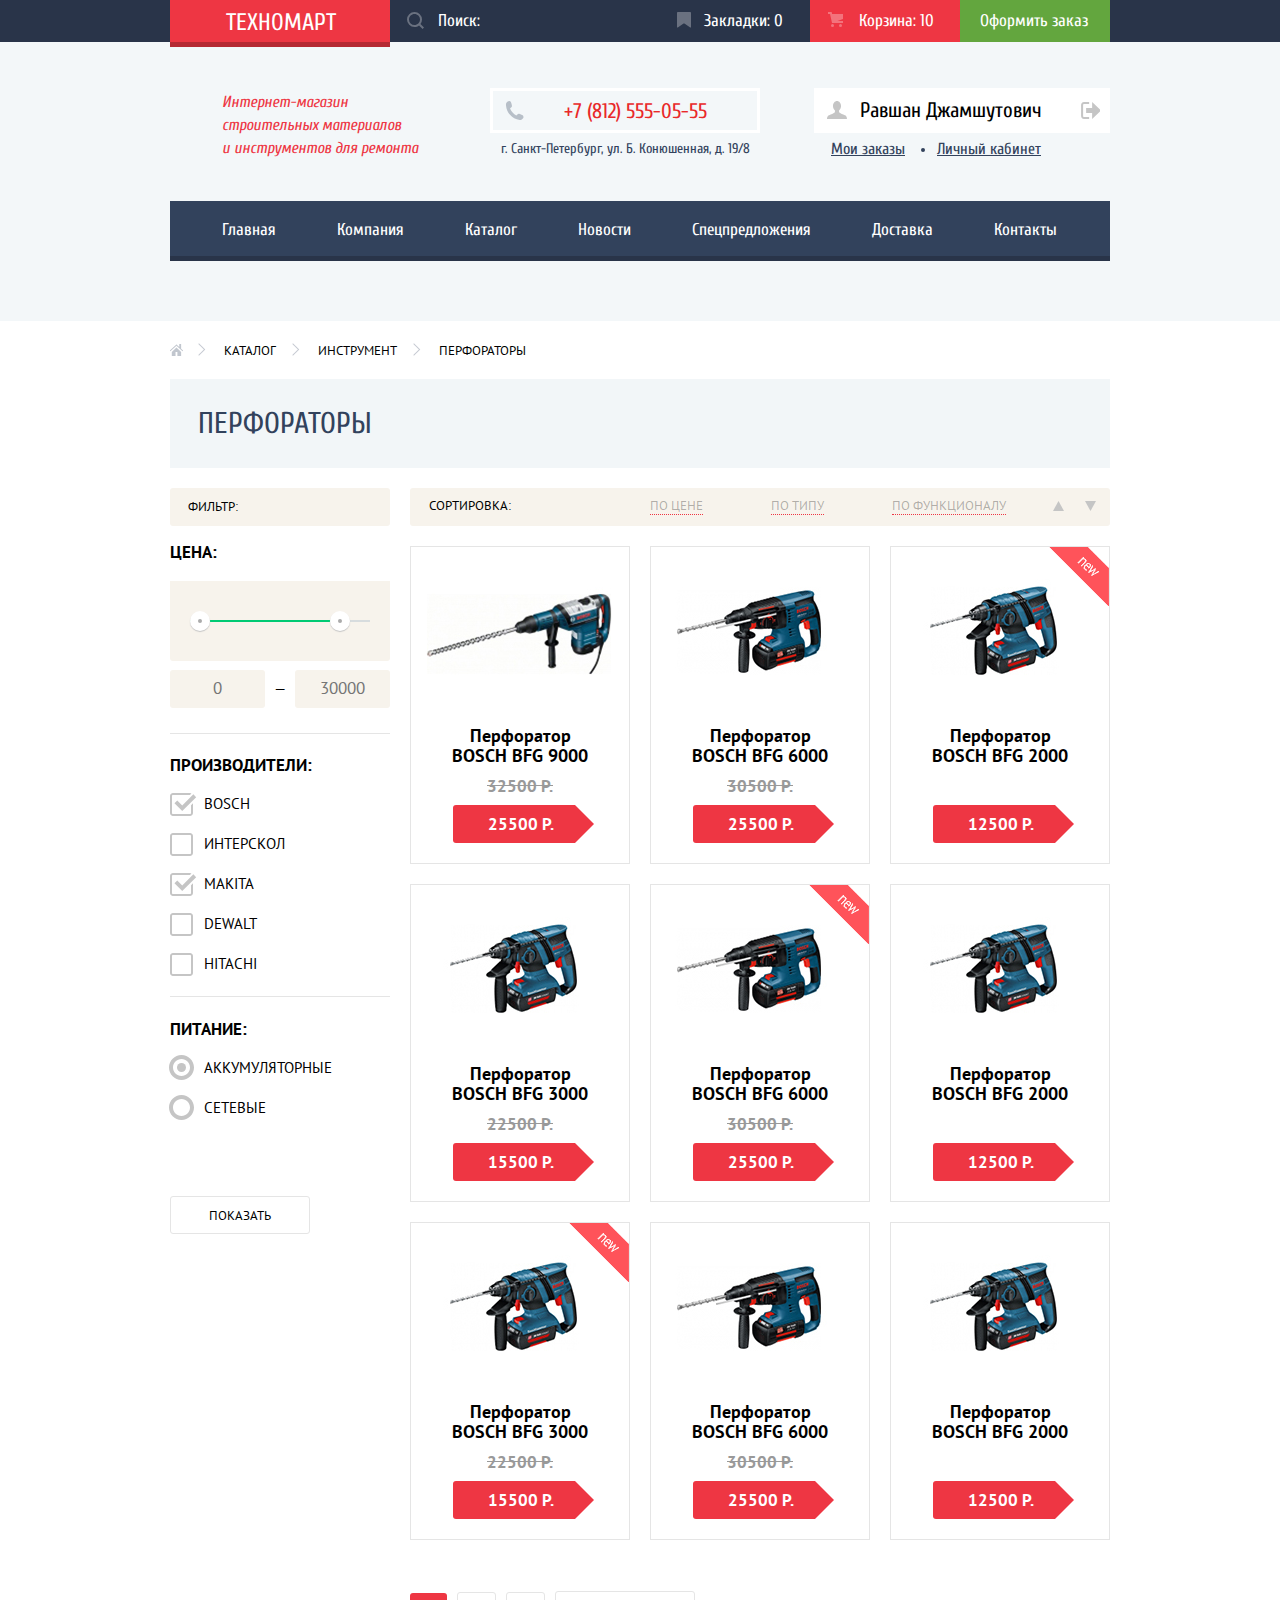
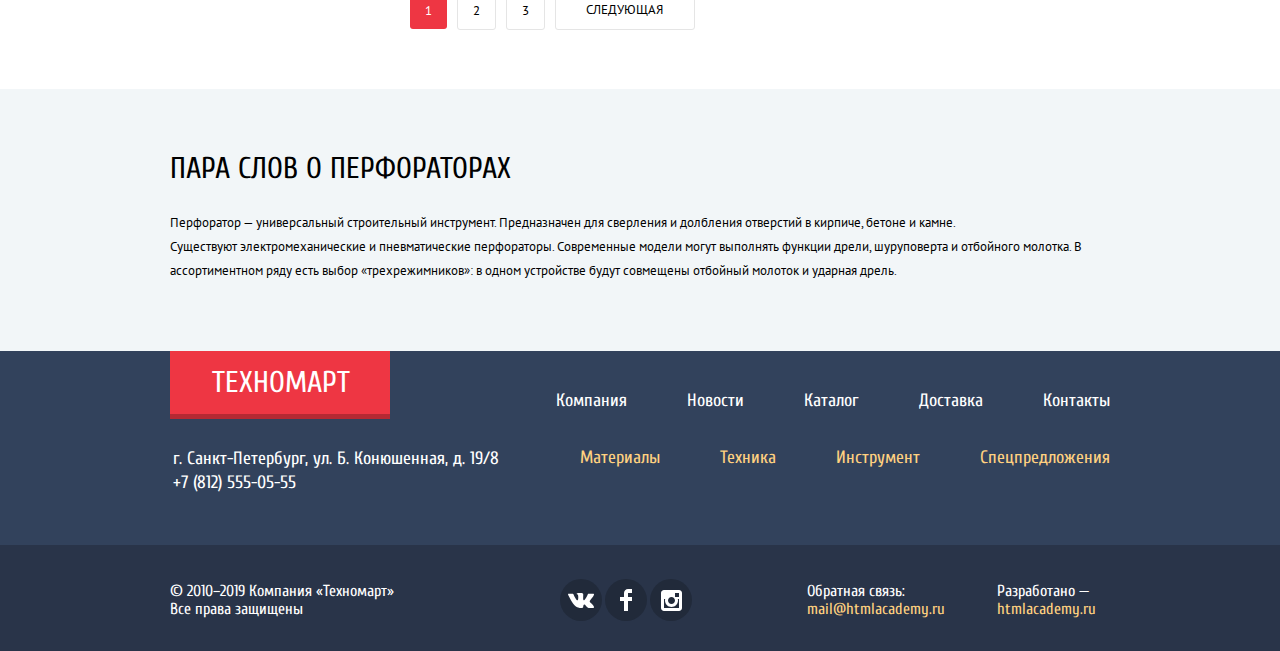
==== catalog.html @ 88176115 "Выполнил стилизацию главной страницы и страницы каталога. Основное и бонусное задание по лекции 7 го" ====
<!DOCTYPE html>
<html lang="ru">
  <head>
    <meta charset="utf-8">
    <title>Каталог – Техномарт – Интернет-магазин строительных материалов и инструментов для ремонта</title>
    <link href="https://fonts.googleapis.com/css?family=Cuprum:400,400i,700,700i|PT+Sans:400,400i,700,700i&amp;subset=cyrillic" rel="stylesheet">
    <link href="css/normalize.css" rel="stylesheet">
    <link href="css/style.css" rel="stylesheet">
    <link href="css/temporary-file.css" rel="stylesheet">
  </head>
  <body>
    <header class="site-header">
      <div class="site-header__top">
        <div class="container site-header__container">
          <a class="logo site-header__logo" href="index.html">Техномарт</a>
          <form class="site-header__search-form" action="https://echo.htmlacademy.ru" method="get">
              <label class="visually-hidden" for="search-field">Поиск по сайту</label>
              <input class="site-header__search-field" type="search" id="search-field" placeholder="Поиск:">
              <button type="submit" name="search"></button>
          </form>
          <a class="site-header__bookmarcs" href="#">Закладки: 0</a>
          <a class="site-header__cart site-header__cart--full" href="#">Корзина: 10</a>
          <a class="site-header__order" href="#">Оформить заказ</a>
        </div>
      </div>
      <div class="site-header__bottom">
        <div class="container site-header__container">
          <h1 class="site-header__main-title">
            <a>Интернет-магазин
            <br>строительных материалов
            <br>и инструментов для ремонта</a></h1>
          <address class="site-header__address">
            <a href="tel:+78125550555">+7 (812) 555-05-55</a>
            <span>г. Санкт-Петербург, ул. Б. Конюшенная, д. 19/8</span>
          </address>
          <div class="site-header__account site-header__account--in">
            <a class="site-header__name" href="#">Равшан Джамшутович</a>
            <ul>
              <li><a href="#">Мои заказы</a></li>
              <li><a href="#">Личный кабинет</a></li>
            </ul>
          </div>
        </div>
        <div class="container site-header__navigation-container">
          <nav class="site-header__main-navigation main-navigation">
            <h2 class="visually-hidden">Главная навигация сайта Техномарт</h2>
            <ul class="main-navigation__site-list site-list">
              <li><a href="index.html">Главная</a></li>
              <li><a href="#">Компания</a></li>
              <li><a href="catalog.html">Каталог</a></li>
              <li><a href="#">Новости</a></li>
              <li><a href="#">Спецпредложения</a></li>
              <li><a href="#">Доставка</a></li>
              <li><a href="#">Контакты</a></li>
            </ul>
          </nav>
        </div>
      </div>
    </header>
    <main class="site-content">
    <div class="container">
      <ul class="breadcrumbs" aria-label="Дополнительная навигация по сайту (хлебные крошки)">
        <li><a href="index.html"><span>Главная</span></a></li>
        <li><a href="catalog-all.html">Каталог</a></li>
        <li><a href="instrument.html">Инструмент</a></li>
        <li class="breadcrumbs-current" aria-current="page">Перфораторы</li>
      </ul>
    </div>
    <section class="products products--catalog">
      <div class="products__container container">
        <div class="products_top-catalog">
          <h2>Перфораторы</h2>
        </div>
        <form class="products__filter" action="https://echo.htmlacademy.ru" method="post">
          <span class="products__filter-title">Фильтр:</span>
          <fieldset class="products__filter-range">
            <legend>Цена:</legend>
            <div class="products__range-price">
              <div class="products__ranges">
                <button class="products__range-btn products__range-btn--lower" type="button">Регулятор нижнего диапазона цены</button>
                <button class="products__range-btn products__range-btn--upper" type="button">Регулятор верхнего диапазона цены</button>
                <div class="products__range-scale products__range-scale--off"></div>
                <div class="products__range-scale products__range-scale--on"></div>
              </div>
              <div class="products__range-outputs">
                <label class="visually-hidden" for="output-lower">Цена от:</label>
                <input type="text" name="lower" id="output-lower" placeholder="0">
                <span>&mdash;</span>
                <label class="visually-hidden" for="output-upper">Цена до:</label>
                <input type="text" name="upper" id="output-upper" placeholder="30000">
              </div>
            </div>
          </fieldset>
          <fieldset class="products__filter-checkbox">
            <legend>Производители:</legend>
            <ul class="products__manufacturers-list" aria-label="Можно отметить один или несколько вариантов">
              <li>
                <input class="products__checkbox visually-hidden" type="checkbox" name="bosch" id="checkbox-bosch" checked>
                <label for="checkbox-bosch">Bosch</label>
              </li>
              <li>
                <input class="products__checkbox visually-hidden" type="checkbox" name="interskol" id="checkbox-interskol">
                <label for="checkbox-interskol">Интерскол</label>
              </li>
              <li>
                <input class="products__checkbox visually-hidden" type="checkbox" name="makita" id="checkbox-makita" checked>
                <label for="checkbox-makita">Makita</label>
              </li>
              <li>
                <input class="products__checkbox visually-hidden" type="checkbox" name="dewalt" id="checkbox-dewalt">
                <label for="checkbox-dewalt">DeWalt</label>
              </li>
              <li>
                <input class="products__checkbox visually-hidden" type="checkbox" name="hitachi" id="checkbox-hitachi">
                <label for="checkbox-hitachi">Hitachi</label>
              </li>
            </ul>
          </fieldset>
          <fieldset class="products__filter-radio">
            <legend>Питание:</legend>
            <ul class="products__power-list" aria-label="Можно отметить один вариант">
              <li>
                <input class="products__radio visually-hidden" type="radio" name="power" id="radio-battery" checked>
                <label for="radio-battery">Аккумуляторные</label>
              </li>
              <li>
                <input class="products__radio visually-hidden" type="radio" name="power" id="radio-network">
                <label for="radio-network">Сетевые</label>
              </li>
            </ul>
          </fieldset>
          <div class="products__filter-submit">
            <button type="submit" name="show" aria-label="Показать отфильтрованные результаты">Показать</button>
          </div>
        </form>
        <div class="products__sorting-catalog">
          <div class="products__sorting">
            <span>Сортировка:</span>
            <ul aria-label="Параметры сортировки">
              <li class="products__sorting-btn"><a href="#">По цене</a></li>
              <li class="products__sorting-btn"><a href="#">По типу</a></li>
              <li class="products__sorting-btn"><a href="#">По функционалу</a></li>
              <li class="products__sorting-btn"><a href="#" aria-label="По возрастанию"><svg xmlns="http://www.w3.org/2000/svg" width="11" height="10" viewBox="0 0 11 10"><path d="M5.5 0L0 10h11z"/></svg></a></li>
              <li class="products__sorting-btn"><a href="#" aria-label="По убыванию"><svg xmlns="http://www.w3.org/2000/svg" width="11" height="10" viewBox="0 0 11 10"><path d="M5.5 10L0 0h11"/></svg></a></li>
            </ul>
          </div>
          <ul class="products__products products__products--catalog" aria-label="Каталог продукции">
            <li class="products__product">
              <h3>Перфоратор BOSCH BFG 9000</h3>
              <img src="img/perforator-1.jpg" width="218" height="170" alt="Перфоратор BOSCH BFG 9000">
              <b class="products__old-price">32500 р.</b>
              <b class="products__price">25500 р.</b>
              <div class="product__box">
                <a class="btn btn--buy" href="#">Купить</a>
                <a class="btn btn--favorites" href="#">В закладки</a>
              </div>
            </li>
            <li class="products__product">
              <h3>Перфоратор BOSCH BFG 6000</h3>
              <img src="img/perforator-3.jpg" width="218" height="170" alt="Перфоратор BOSCH BFG 6000">
              <b class="products__old-price">30500 р.</b>
              <b class="products__price">25500 р.</b>
              <div class="product__box">
                <a class="btn btn--buy" href="#">Купить</a>
                <a class="btn btn--favorites" href="#">В закладки</a>
              </div>
            </li>
            <li class="products__product">
              <div class="flag flag-new">Новинка</div>
              <h3>Перфоратор BOSCH BFG 2000</h3>
              <img src="img/perforator-4.jpg" width="218" height="170" alt="Перфоратор BOSCH BFG 2000">
              <b class="products__price">12500 р.</b>
              <div class="product__box">
                <a class="btn btn--buy" href="#">Купить</a>
                <a class="btn btn--favorites" href="#">В закладки</a>
              </div>
            </li>
            <li class="products__product">
              <h3>Перфоратор BOSCH BFG 3000</h3>
              <img src="img/perforator-2.jpg" width="218" height="170" alt="Перфоратор BOSCH BFG 3000">
              <b class="products__old-price">22500 р.</b>
              <b class="products__price">15500 р.</b>
              <div class="product__box">
                <a class="btn btn--buy" href="#">Купить</a>
                <a class="btn btn--favorites" href="#">В закладки</a>
              </div>
            </li>
            <li class="products__product">
              <div class="flag flag-new">Новинка</div>
              <h3>Перфоратор BOSCH BFG 6000</h3>
              <img src="img/perforator-3.jpg" width="218" height="170" alt="Перфоратор BOSCH BFG 6000">
              <b class="products__old-price">30500 р.</b>
              <b class="products__price">25500 р.</b>
              <div class="product__box">
                <a class="btn btn--buy" href="#">Купить</a>
                <a class="btn btn--favorites" href="#">В закладки</a>
              </div>
            </li>
            <li class="products__product">
              <h3>Перфоратор BOSCH BFG 2000</h3>
              <img src="img/perforator-4.jpg" width="218" height="170" alt="Перфоратор BOSCH BFG 2000">
              <b class="products__price">12500 р.</b>
              <div class="product__box">
                <a class="btn btn--buy" href="#">Купить</a>
                <a class="btn btn--favorites" href="#">В закладки</a>
              </div>
            </li>
            <li class="products__product">
              <div class="flag flag-new">Новинка</div>
              <h3>Перфоратор BOSCH BFG 3000</h3>
              <img src="img/perforator-2.jpg" width="218" height="170" alt="Перфоратор BOSCH BFG 3000">
              <b class="products__old-price">22500 р.</b>
              <b class="products__price">15500 р.</b>
              <div class="product__box">
                <a class="btn btn--buy" href="#">Купить</a>
                <a class="btn btn--favorites" href="#">В закладки</a>
              </div>
            </li>
            <li class="products__product">
              <h3>Перфоратор BOSCH BFG 6000</h3>
              <img src="img/perforator-3.jpg" width="218" height="170" alt="Перфоратор BOSCH BFG 6000">
              <b class="products__old-price">30500 р.</b>
              <b class="products__price">25500 р.</b>
              <div class="product__box">
                <a class="btn btn--buy" href="#">Купить</a>
                <a class="btn btn--favorites" href="#">В закладки</a>
              </div>
            </li>
            <li class="products__product">
              <h3>Перфоратор BOSCH BFG 2000</h3>
              <img src="img/perforator-4.jpg" width="218" height="170" alt="Перфоратор BOSCH BFG 2000">
              <b class="products__price">12500 р.</b>
              <div class="product__box">
                <a class="btn btn--buy" href="#">Купить</a>
                <a class="btn btn--favorites" href="#">В закладки</a>
              </div>
            </li>
          </ul>
        </div>
        <div class="products__pagination">
          <ul class="site-pagination" aria-label="Постраничная навигация">
            <li class="current" aria-label="Текущая страница"><a>1</a></li>
            <li><a href="#">2</a></li>
            <li><a href="#">3</a></li>
          </ul>
          <a class="products__next-page" href="#">Следующая</a>
        </div>
      </div>
    </section>
    <section class="about-product">
      <div class="container">
        <div class="about-product__content">
          <h2>Пара слов о перфораторах</h2>
          <p>Перфоратор — универсальный строительный инструмент. Предназначен для сверления и долбления отверстий в кирпиче, бетоне и камне.
          <br>Существуют электромеханические и пневматические перфораторы. Современные модели могут выполнять функции дрели, шуруповерта и отбойного молотка. В ассортиментном ряду есть выбор «трехрежимников»: в одном устройстве будут совмещены отбойный молоток и ударная дрель.</p>
        </div>
      </div>
    </section>
    </main>
    <footer class="site-footer">
      <div class="site-footer__top">
        <div class="container site-footer__container">
          <a class="logo site-footer__logo" href="index.html">Техномарт</a>
          <address class="site-footer__address">
            г. Санкт-Петербург, ул. Б. Конюшенная, д. 19/8
            <br>+7 (812) 555-05-55
          </address>
          <ul class="site-footer__company" aria-label="Нижнее меню сайта">
            <li><a href="#">Компания</a></li>
            <li><a href="#">Новости</a></li>
            <li><a href="catalog.html">Каталог</a></li>
            <li><a href="#">Доставка</a></li>
            <li><a href="#">Контакты</a></li>
          </ul>
          <ul class="site-footer__advantages" aria-label="Преимущества">
            <li><a href="#">Материалы</a></li>
            <li><a href="#">Техника</a></li>
            <li><a href="#">Инструмент</a></li>
            <li><a href="#">Спецпредложения</a></li>
          </ul>
        </div>
      </div>
      <div class="site-footer__bottom">
        <div class="container site-footer__container">
        <p class="site-footer__copyright">© 2010–2019 Компания «Техномарт»
        <br>Все права защищены</p>
        <ul class="social site-footer__social" aria-label="Наши страницы в социальных сетях">
          <li><a href="#"><img class="social-vk" src="img/vk-icon.svg" alt="Вконтакте" width="26" height="15"></a></li>
          <li><a href="#"><img class="social-fb" src="img/fb-icon.svg" alt="Фейсбук" width="12" height="22"></a></li>
          <li><a href="#"><img class="social-insta" src="img/insta-icon.svg" alt="Инстаграм" width="21" height="21"></a></li>
        </ul>
        <p class="site-footer__feedback">Обратная связь:
        <br><a href="mailto:mail@htmlacademy.ru">mail@htmlacademy.ru</a></p>
        <p class="site-footer__developer">Разработано —
        <br><a href="https://htmlacademy.ru">htmlacademy.ru</a></p>
        </div>
      </div>
    </footer>
    <div class="overlay"></div>
    <div class="modal-add modal">
      <div class="products__popup-in">
        <p>Товар добавлен в корзину!</p>
        <a href="#">Оформить заказ</a>
      </div>
      <button class="modal-close" type="button" name="close-order-popup">Продолжить покупки</button>
    </div>
  </body>
</html>
---- css/style.css ----
html {
  box-sizing: border-box;
  overflow-x: hidden;
}

*, *::before, *::after {
  box-sizing: inherit;
}

body {
  margin: 0;

  font-family: "Cuprum", Arial, sans-serif;
  font-size: 13px;
  line-height: 24px;
  font-weight: 400;
  color: #000000;

  background-color: #ffffff;
}

a {
  text-decoration: none;
}

img {
  max-width: 100%;
  height: auto;
}

.container {
  width: 960px;
  margin: 0 auto;
  padding: 0 10px;
}

.site-header {
  display: flex;
  flex-direction: column;
  background-color: #f3f7f9;
}

.site-header__main-navigation {
  margin-top: 39px;
  display: flex;
  justify-content: center;
  background-color: #32425c;
  box-shadow: inset 0 -5px 0 0 #293449;
}

.site-header__top a:not(.logo),
.site-header__address a,
.site-header__account--out a,
.site-header__name,
.main-navigation__site-list a,
.button-link {
  display: block;
  box-sizing: border-box;
}

.site-header__top a,
.site-header__address a,
.main-navigation__site-list a {
  color: #ffffff;
}

.site-content p {
  font-family: "PT Sans", Arial, sans-serif;
  font-size: 13px;
  line-height: 24px;
  color: #000000;
}

.site-header ul {
  list-style: none;
}

.site-header__top {
  margin-bottom: 46px;

  background-color: #293449;
}

.site-header__container {
  display: flex;
}

.site-header__bottom {
  padding-bottom: 60px;
}

.site-header__top .logo,
.site-footer__top .logo {
  display: block;
  flex-shrink: 0;
  align-self: flex-start;
  width: 220px;
  box-sizing: border-box;

  font-weight: 400;
  color: #ffffff;
  text-transform: uppercase;
  text-align: center;

  background-color: #ee3643;
  box-shadow: 0 5px 0 0 #b52933;
}

.site-header__top .site-header__logo {
  flex-shrink: 0;
  padding-left: 55px;
  padding-right: 54px;
  padding-top: 11px;
  padding-bottom: 7px;

  font-size: 24px;
  line-height: 24px;
}

.site-header__logo:hover,
.site-header__logo:focus {
  background-color: #ca2c37;
}

.site-header__search-form {
  position: relative;

  flex-shrink: 0;
}

.site-header__search-form button {
  position: absolute;
  top: 12px;
  left: 17px;
  width: 17px;
  height: 17px;

  background-image: url("../img/icon-search.svg");
  background-repeat: no-repeat;
  background-position: 0 0;
  background-color: transparent;
  border: none;
  opacity: 0.3;
}

.site-header__search-form button:hover {
  opacity: 1;
  cursor: pointer;
}

.site-header__search-field {
  display: block;
  width: 270px;
  height: 42px;
  padding-top: 11px;
  padding-bottom: 13px;
  padding-left: 48px;

  font-size: 17px;
  line-height: 18px;
  font-weight: 400;
  color: #ffffff;

  background-color: transparent;
  border: none;
}

.site-header__search-form:hover {
  background-color: #212a3a;
}

.site-header__search-field:hover + button {
  opacity: 1;
}

.site-header__search-field::-webkit-input-placeholder {
  color: #ffffff;
}

.site-header__search-field:-moz-placeholder {
  color: #ffffff;
}

.site-header__search-field:focus {
  color: #000000;

  background-color: #ffffff;
}

.site-header__search-field:focus + button {
  background-image: url("../img/icon-search-focus.svg");
  opacity: 1;
}

.site-header__search-field:focus::-webkit-input-placeholder {
  color: #929292;
}


.site-header__search-field:focus:-moz-placeholder {
  color: #929292;
}

.site-header__top a {
  flex-shrink: 0;
  width: 150px;
  padding-top: 12px;
  padding-bottom: 12px;

  font-size: 17px;
  line-height: 18px;
  font-weight: 400;
  color: #ffffff;
  text-align: center;
  white-space: nowrap;
}

.site-header__bookmarcs,
.site-header__cart {
  position: relative;
}

.site-header__bookmarcs {
  padding-left: 44px;
  padding-right: 28px;
}

.site-header__bookmarcs::before {
  content: "";

  position: absolute;
  top: 12px;
  left: 17px;
  width: 14px;
  height: 16px;

  background-image: url("../img/icon-bookmark.svg");
  background-repeat: no-repeat;
  background-position: 0 0;

  opacity: 0.3;
}

.site-header__cart {
  padding-left: 49px;
  padding-right: 31px;
}

.site-header__cart::before {
  content: "";

  position: absolute;
  top: 12px;
  left: 18px;
  width: 15px;
  height: 15px;

  background-image: url("../img/cart-icon.svg");
  background-repeat: no-repeat;
  background-position: 0 0;

  opacity: 0.3;
}

.site-header__bookmarcs:hover,
.site-header__cart:hover,
.site-header__bookmarcs:focus,
.site-header__cart:focus {
  background-color: #212a3a;
}

.site-header__bookmarcs:hover::before,
.site-header__bookmarcs:focus::before,
.site-header__cart:hover::before,
.site-header__cart:focus::before  {
  opacity: 1;
}

.site-header__bookmarcs:active,
.site-header__cart:active {
  background-color: #161d29;
  opacity: 0.6;
}

.site-header__cart--full {
  background-color: #ee3643;
}

.site-header__cart--full:hover,
.site-header__cart--full:focus {
  background-color: #ca2c37;
}

.site-header__cart--full:active {
  background-color: #ba2732;
}

.site-header__order {
  flex-shrink: 0;
  padding-left: 20px;
  padding-right: 22px;

  background-color: #63a63e;
}

.site-header__order:hover,
.site-header__order:focus {
  background-color: #5fbb2d;
}

.site-header__order:active {
  background-color: #518534;
  opacity: 0.5;
}

.site-header__main-title {
  flex-shrink: 0;
  margin: 0;
  margin-right: 20px;
  padding-top: 3px;
  padding-left: 52px;

  font-style: italic;
  font-weight: 400;
  font-size: 16px;
  line-height: 23px;
}

.site-header__main-title a {
  color: #ee3643;
}

.site-header__address {
  position: relative;

  flex-shrink: 0;
  margin-left: 52px;
}

.site-header__address a {
  padding-top: 13px;
  padding-bottom: 11px;
  padding-left: 74px;
  padding-right: 53px;

  font-size: 21px;
  font-style: normal;
  line-height: 21px;
  color: #e9292a;
  text-align: center;
  white-space: nowrap;

  box-shadow: inset 0 0 0 3px #ffffff;
}

.site-header__address a::before {
  content: "";

  position: absolute;
  top: 13px;
  left: 15px;
  width: 19px;
  height: 19px;

  background-image: url("../img/icon-phone.svg");
  background-repeat: no-repeat;
  background-position: 0 0;
}

.site-header__address span {
  display: block;
  padding-top: 4px;

  font-size: 14px;
  line-height: 24px;
  color: #32425c;
  font-style: normal;
  text-align: center;
}

.site-header__account {
  flex-shrink: 0;
  margin-left: auto;
}

.site-header__account--out a,
.site-header__name {
  padding-top: 12px;
  padding-bottom: 12px;

  font-size: 21px;
  line-height: 21px;
  color: #000000;
  text-align: center;

  background-color: #ffffff;
}

.site-header__account--out ul {
  display: flex;
  margin: 0;
  padding: 0;
}

.site-header__account--out li {
  flex-shrink: 0;
}

.site-header__account a:hover,
.site-header__account a:focus {
  color: #ee3643;
}

.site-header__account a:active {
  color: rgba(0, 0, 0, 0.3);
}

.site-header__account--out .site-header__login {
  position: relative;

  margin-right: 10px;
  padding-left: 47px;
  padding-right: 26px;
}

.site-header__account--out .site-header__login::before,
.site-header__account--out .site-header__login:active::before {
content: "";

position: absolute;
top: 14px;
left: 14px;
width: 20px;
height: 17px;

background-image: url("../img/icon-login-gray.svg");
background-repeat: no-repeat;
background-position: 0 0;
}

.site-header__account--out .site-header__login:active::before {
  opacity: 0.3;
}

.site-header__account--out .site-header__login:hover::before {
  background-image: url("../img/icon-login.svg");
}

.site-header__account--out .site-header__register {
  padding-left: 24px;
  padding-right: 24px;
}

.site-header__name {
  position: relative;

  padding-left: 46px;
  padding-right: 68px;
}

.site-header__name::before {
  content: "";

  position: absolute;
  top: 13px;
  left: 13px;

  width: 20px;
  height: 18px;

  background-image: url("../img/name.svg");
  background-repeat: no-repeat;
  background-position: 0px -34px;
}

.site-header__name:hover::before {
  background-position: 0px -52px;
}

.site-header__name::after {
  content: "";

  position: absolute;
  top: 14px;
  right: 10px;

  width: 20px;
  height: 17px;

  background-image: url("../img/name.svg");
  background-repeat: no-repeat;
  background-position: 0px 0px;
}

.site-header__name:hover::after {
  background-position: 0px -17px;
}

.site-header__name:active {
  color: rgba(0, 0 , 0, 0.3);
}

.site-header__account--in a:not(.site-header__name) {
  font-size: 16px;
  line-height: 18px;
  color: #32425c;
  text-decoration: underline;
}

.site-header__account--in a:hover,
.site-header__account--in a:focus {
  color: #ee3643;
}

.site-header__account--in a:active {
  color: rgba(0, 0 , 0, 0.3);
}

.site-header__account--in ul,
.main-navigation__site-list {
  padding: 0;
  margin: 0;
}

.site-header__account--in ul {
  display: flex;
  padding-top: 5px;
  margin-left: 17px;
}

.site-header__account--in li:first-of-type {
  position: relative;

  padding-right: 32px;
}

.site-header__account--in li:first-of-type::after {
  content: "";

  position: absolute;
  left: 90px;
  top: 10px;

  width: 4px;
  height: 4px;

  background-color: #32425c;
  border-radius: 50%;
}

.main-navigation__site-list {
  display: flex;
  flex-wrap: wrap;
  background-color: #32425c;
  box-shadow: inset 0 -5px 0 0 #293449;
}

.main-navigation__site-list a {
  padding-top: 20px;
  padding-bottom: 23px;
  padding-left: 30px;
  padding-right: 31px;

  font-size: 17px;
  line-height: 17px;
  text-align: center;
}

.main-navigation__site-list li {
  flex-shrink: 0;
}


.main-navigation__site-list a:hover,
.main-navigation__site-list a:focus {
  background-color: #293449;
}

.main-navigation__site-list a:active {
  opacity: 0.5;
}

.breadcrumbs {
  display: inline-block;
  margin-top: 21px;
  margin-bottom: 11px;
  padding: 0;

  list-style: none;
  font-family: "PT Sans", Arial, sans-serif;
  color: #000000;
  font-size: 13px;
  line-height: 18px;
  text-transform: uppercase;
}

.breadcrumbs a {
  display: block;
  color: #000000;
}

.breadcrumbs li {
  position: relative;
  float: left;
  padding-right: 2px;
  padding-left: 40px;
}

.breadcrumbs li:first-child {
  padding-left: 0;
  width: 14px;

  background-image: url(../img/icon-home.svg);
  background-repeat: no-repeat;
  background-size: 14px 12px;
  background-position: -1px 2px;
}

.breadcrumbs li:first-child span {
  display: block;
  width: 20px;
  visibility: hidden;
}

.breadcrumbs li:not(:last-child)::after {
  content: "";
  position: absolute;
  top: 3px;
  right: -18px;
  z-index: 1;

  width: 9px;
  height: 9px;

  border-radius: 50px 0 0 0;
  box-shadow: 1px 1px 0 0 #c5c9d1;

  transform: rotate(-45deg);
}

.advantages {
  margin-top: 59px;
}

.advantages__top-row {
  display: flex;
  flex-wrap: wrap;
  align-items: flex-start;
}

.advantages__item {
  position: relative;

  flex-shrink: 0;
  width: 300px;

  background-repeat: no-repeat;
}

.flag {
  position: absolute;
  right: 0px;

  width: 60px;
  height: 60px;

  text-indent: -1000px;
  overflow: hidden;
  z-index: 5;
}

.flag-new {
  background: url("../img/new-flag.png") no-repeat 0 0;
}

.advantages__item a:hover {
  background: rgba(0, 0, 0, 0.2);
}

.advantages__item a:active {
  background: rgba(0, 0, 0, 0.3);
}

.advantages__top-row .advantages__item:not(:nth-of-type(3n)) {
  margin-right: 20px;
}

.advantages__top-row .advantages__item:not(:nth-of-type(-n+3)) {
    margin-top: 20px;
}

.advantages__item b {
  display: block;

  padding-top: 21px;
  padding-left: 22px;

  font-weight: bold;
  font-size: 24px;
  line-height: 30px;
  color: #ffffff;
}

.advantages__item a {
  display: block;
  margin-top: 12px;
  margin-left: 25px;
  margin-right: 140px;
  margin-bottom: 22px;
  padding-top: 11px;
  padding-bottom: 9px;
  padding-left: 21px;
  padding-right: 23px;
  box-sizing: border-box;
  width: 135px;

  font-weight: normal;
  font-size: 14px;
  line-height: 18px;
  text-align: center;
  color: #ffffff;
  text-transform: uppercase;
  white-space: nowrap;

  background: rgba(0, 0, 0, 0.1);
  border-radius: 3px;
}

.advantages__item--materials {
  background-color: #ffbf47;
  background-image: url("../img/icon-materials.svg");
  background-size: 44px 65px;
  background-position: 213px 31px;
}

.advantages__item--instruments {
  background-color: #3bbce3;
  background-image: url("../img/icon-instruments.svg");
  background-size: 75px 61px;
  background-position: 197px 33px;
}

.advantages__item--equipment {
  background-color: #dc91d8;
  background-image: url("../img/icon-equipment.svg");
  background-size: 78px 62px;
  background-position: 191px 31px;
}

.advantages__bottom-row {
  display: flex;
  margin-top: 20px;
}

.advantages__slider {
  position: relative;

  flex-shrink: 0;
  width: 620px;
  height: 266px;
  margin-right: 20px;
  overflow: hidden;

  background-color: #cccccc;
}

.advantages__slides {
  width: 200%;
}

.advantages__slide {
  position: relative;

  float: left;
  width: 620px;

  background-repeat: no-repeat;
  background-size: 620px 266px;
}

.advantages__slide span {
  display: block;
  padding-top: 23px;
  padding-left: 23px;
  padding-bottom: 46px;

  font-size: 36px;
  line-height: 36px;
  font-weight: bold;
  color: #ffffff;
  text-transform: uppercase;
}

.advantages__slide p {
  position: absolute;
  top: 61px;
  left: 24px;

  margin: 0;

  font-family: "Cuprum", Arial, sans-serif;
  font-size: 18px;
  line-height: 24px;
  color: #ffffff;
}

.advantages__slide .button-link {
    margin-top: 101px;
    margin-left: 25px;
    padding-left: 49px;
    margin-bottom: 22px;
    padding-right: 45px;
    width: 195px;
}

.advantages__slide-perforators {
  background-image: url("../img/perforators.jpg");
}

.advantages__slide-perforators .button-link:focus ~ .advantages__slides {
  transform: translate(0);
}

.advantages__slide-drills {
  background-image: url("../img/drills.jpg");
}

.advantages__slide-drills .button-link:focus ~ .advantages__slides {
  transform: translate(-620px);
}

.advantages__slider input[type="radio"] {
  display: none;
}

.advantages__slider-controls {
  position: absolute;
  z-index: 1;
  left: 297px;
  bottom: 38px;

  display: flex;
}

.advantages__slider-controls label {
  width: 6px;
  height: 6px;
  margin-right: 14px;

  background-color: #ffffff;
  border-radius: 50%;
  box-shadow: 0 0 0 2px #ffffff;

  cursor: pointer;
}

.slider__btn {
  position: absolute;
  bottom: 74px;

  width: 22px;
  height: 40px;

  font-size: 0px;

  background-image: url("../img/slider-left.svg");
  background-repeat: no-repeat;
  background-color: transparent;
  border: none;
}

.slider__btn--prev {
  right: 290px;
}

.slider__btn--next {
  left: 281px;

  transform: rotate(180deg);
}

#btn-1:checked ~ .advantages__slider-controls label[for="btn-1"],
#btn-2:checked ~ .advantages__slider-controls label[for="btn-2"] {
  background-color: #ee3643;
}

#btn-1:checked ~ .advantages__slides {
  transform: translate(0);
}

#btn-2:checked ~ .advantages__slides {
  transform: translate(-620px);
}


.advantages__bottom-right {
  flex-shrink: 0;
  display: flex;
  flex-wrap: wrap;
  flex-direction: column;
}

.advantages__bottom-right .advantages__item:last-of-type {
  margin-top: 20px;
}

.advantages__item--discounts {
  background-color: #8ed78f;
  background-image: url("../img/icon-discounts.svg");
  background-size: 59px 72px;
  background-position: 196px 26px;
}

.advantages__item--delivery {
  background-color: #ffc047;
  background-image: url("../img/icon-delivery.svg");
  background-size: 78px 63px;
  background-position: 191px 32px;
}

.top-block {
  display: flex;
  align-items: center;
  background-color: #f9f5f0;
  border-radius: 3px;
}

.top-block h2 {
  flex-shrink: 0;
  margin: 0;
  padding-top: 30px;
  padding-bottom: 29px;
  padding-left: 28px;

  font-size: 30px;
  line-height: 30px;
  font-weight: normal;
  color: #32425c;
  text-transform: uppercase;
}

.top-link {
  flex-shrink: 0;
  margin-right: 24px;
  margin-left: auto;
  width: 253px;

  text-align: center;
}

.manufacturers {
  margin-top: 21px;
}

.manufacturers__container {
  display: flex;
  flex-wrap: wrap;
}

.manufacturers__top-block {
  display: flex;
  width: 100%;
  flex-grow: 1;
  margin-bottom: 20px;
}

.manufacturers__logo {
  display: flex;
  justify-content: center;
  align-items: center;
  flex-shrink: 0;
  width: 220px;
  min-height: 145px;
  margin-bottom: 20px;


  border: 1px solid #eaeaea;
}

.manufacturers__logo:hover {
  box-shadow: 0 10px 25px 0 rgba(41, 52, 73, 0.5);
}

.manufacturers__logo:active {
  opacity: 0.3;
}

.manufacturers__logo:not(:nth-of-type(4n)) {
  margin-right: 20px;
}

.about .container {
  display: flex;
}

.about-us {
  width: 540px;
  flex-shrink: 0;
}

.contacts {
  width: 300px;
  flex-shrink: 0;
  margin-left: auto;
}

.about-us h2,
.contacts h2 {
  margin-top: 0;

  font-size: 30px;
  line-height: 30px;
  color: #000000;
  font-weight: normal;
  text-transform: uppercase;
}

.contacts__map {
  margin-top: 32px;
}

.about-us p:not(:last-of-type) {
    margin-bottom: 25px;
}

.about-us p:last-of-type {
  margin-bottom: 10px;
}

.about-us__companies {
  padding: 0;
  margin-top: 21px;
  margin-bottom: 36px;

  font-size: 18px;
  line-height: 20px;
  color: #000000;
  list-style: none;
}

.about-us__companies li {
  position: relative;

  padding-left: 36px;
}

.about-us__companies li:not(:first-of-type) {
  padding-top: 20px;
}

.about-us__companies li::before {
  content: "";

  position: absolute;
  top: 28px;
  left: 0px;

  width: 25px;
  height: 2px;

  background-color: #ee3643;
}

.about-us__companies li:first-of-type::before {
  top: 9px;
  left: 0px;
}

.button-link {
  padding-top: 10px;
  padding-bottom: 10px;

  font-size: 14px;
  line-height: 18px;
  color: #ffffff;
  text-align: center;
  text-transform: uppercase;

  background-color: #ee3643;
  border-radius: 3px;
}

.button-link:hover,
.button-link:focus {
  background-color: #ca2c37;
}

.button-link:active {
  background-color: #ba2732;
}

.services {
  margin-top: 65px;
  margin-bottom: 78px;

  background-color: #f4f8f9;
}

.services__about {
  padding-top: 65px;
}

.services__about h2 {
  margin: 0;
  font-size: 30px;
  line-height: 30px;
  font-weight: normal;
  text-transform: uppercase;
}

.services__about p {
  width: 400px;
  margin-top: 26px;
  margin-bottom: 68px;
}

.services__container input[type="radio"] {
  display: none;
}

.services__list {
  position: relative;

  flex-shrink: 0;
  width: 240px;
  margin: 0;
  margin-bottom: 100px;
  padding: 0;
  list-style: none;
}

.services__list::after {
  content: "";

  position: absolute;

  width: 10px;
  height: 272px;
  top: -42px;
  right: 0px;

  background-image: url(../img/services-shadow.png);
  background-repeat: no-repeat;
}

.services__list label {
  display: block;
  padding-top: 16px;
  padding-bottom: 16px;
  padding-left: 22px;

  font-size: 21px;
  line-height: 30px;
  color: #ffffff;
  font-weight: bold;

  background-color: #32425c;
  box-shadow:
    inset 0 1px 0 0 #405069,
    inset 0 -1px 0 0 #293449;
}

.services__list label:hover {
  background-color: #293449;
  cursor: pointer;
}

#services-btn-1:checked ~ .services__list label[for="services-btn-1"],
#services-btn-2:checked ~ .services__list label[for="services-btn-2"],
#services-btn-3:checked ~ .services__list label[for="services-btn-3"] {
  color: #32425c;
  background-color: #ffffff;
  box-shadow: none;
}

.services__all {
  display: flex;
}

.services__content {
  display: none;
}

.services__content {
  flex-shrink: 0;
  width: 100%;
  margin-left: 80px;

  background-repeat: no-repeat;
}

.services__content h3 {
  margin: 0;
  width: 400px;

  font-size: 36px;
  line-height: 36px;
  color: #32425c;
  font-weight: normal;
  text-transform: uppercase;
}

.services__content p {
  margin-top: 24px;
  width: 400px;
}

.services__content--delivery {
  background-image: url("../img/delivery.png");
  background-position: 151px 24px;
  background-size: 468px 261px;
}

.services__content--warranty {
  background-image: url("../img/guarantee.png");
  background-position: 239px 2px;
  background-size: 389px 283px;
}

.services__content--credit {
  background-image: url("../img/credit.png");
  background-position: 165px 0px;
  background-size: 465px 285px;
}

.services__content--credit .button-link {
  width: 195px;
  margin-top: 26px;
}

#services-btn-1:checked ~ .services__content--delivery,
#services-btn-2:checked ~ .services__content--warranty,
#services-btn-3:checked ~ .services__content--credit {
  display: block;
}

.about-us__link {
  width: 220px;
}

.contacts__link {
  width: 300px;
  margin-top: 32px;
}

.products {
  display: flex;
  flex-wrap: wrap;
}

.products--index {
  margin-top: 53px;
}

.products--catalog .products__container {
  display: flex;
  flex-wrap: wrap;
}

.products_top-catalog {
  width: 100%;
  margin-bottom: 20px;

  background-color: #f2f6f8;
}

.products_top-catalog h2 {
  margin: 0;
  padding-top: 30px;
  padding-bottom: 29px;
  padding-left: 28px;

  font-size: 30px;
  line-height: 30px;
  font-weight: normal;
  text-transform: uppercase;
  color: #32425c;
}

.products__filter .products__filter-title {
  display: block;
  font-size: 13px;
  padding-top: 10px;
  padding-bottom: 10px;
  padding-left: 18px;
  line-height: 18px;
  background-color: #f7f3ec;
  border-radius: 3px;
}

.products__products {
  display: flex;
  flex-wrap: wrap;
  padding: 0;
  margin: 0;
  list-style: none;
}

.products__products li {
  margin-top: 20px;
}

.products__products--index li:not(:nth-of-type(4n)) {
  margin-right: 20px;
}

.products__products--catalog li:not(:nth-of-type(3n)) {
  margin-right: 20px;
}

.products__product {
  position: relative;

  display: flex;
  flex-direction: column;
  align-items: center;
  width: 220px;

  font-family: "PT Sans", Arial, sans-serif;

  background-color: #ffffff;
  border: 1px solid #e5e5e5;
}

.products__product:hover {
  box-shadow: 0 10px 25px 0 rgba(41, 52, 73, 0.5);
}

.product__box {
  position: absolute;

  width: 218px;

  background-color: #ffffff;
}

.products__product:hover .product__box,
.products__product:focus .product__box {
  z-index: 2;
}

.products__product .btn {
  display: block;
  width: 135px;
  margin-left: auto;
  margin-right: auto;
  padding-top: 10px;
  padding-bottom: 10px;

  font-family: "Cuprum", Arial, sans-serif;
  font-size: 14px;
  line-height: 18px;
  text-align: center;
  text-transform: uppercase;

  border-radius: 3px;
}

.products__product .btn--buy {
  position: relative;
  margin-top: 43px;
  margin-bottom: 7px;

  color: #ffffff;

  background-color: #63a63e;
  box-shadow: inset 0 -3px 0 0 #367315;
}

.products__product .btn--buy:hover,
.products__product .btn--buy:focus {
  background-color: #5fbb2d;
}

.products__product .btn--buy:active {
  background-color: #367315;
}

.products__product .btn--buy::before {
  content: "";

  position: absolute;
  top: 11px;
  left: 12px;
  width: 15px;
  height: 15px;

  background-image: url("../img/cart-icon.svg");
  background-repeat: no-repeat;
  background-position: 0 0;

  opacity: 0.3;
}

.products__product .btn--buy:hover::before,
.products__product .btn--buy:focus::before,
.products__product .btn--buy:active::before {
  opacity: 1;
}

.products__product .btn--favorites {
  margin-bottom: 43px;

  color: #32425c;

  box-shadow: inset 0 0 0 3px #63a63e;
}

.products__product .btn--favorites:hover,
.products__product .btn--favorites:focus {
  box-shadow: inset 0 0 0 3px #32425c;
}

.products__product .btn--favorites:active {
  box-shadow: inset 0 0 0 3px #32425c;
  opacity: 0.3;
}

.products__filter {
  width: 220px;

  font-family: "PT Sans", Arial, sans-serif;
  text-transform: uppercase;
  font-size: 15px;
}

.products__sorting-catalog {
  width: 700px;
  margin-left: 20px;
}

.products__filter fieldset {
  padding: 0;
  border: none;
  margin: 0;
}

.products__filter .products__filter-range {
  margin-top: 11px;
}

.products__filter .products__filter-checkbox {
  margin-top: 16px;
}

.products__range-price {
    margin-top: 14px;
}

.products__range-price,
.products__manufacturers-list {
  border-bottom: 1px solid #e5e5e5;
}

.products__ranges {
  position: relative;
  width: 220px;
  padding: 39px 20px;
  background-color: #f7f3ec;
  border-radius: 0px 0px 3px 3px;
}

.products__range-scale--off {
  width: 180px;
  height: 2px;

  background-color: #d7dcde;
}

.products__range-scale--on {
  position: absolute;
  top: 39px;
  width: 152px;
  height: 2px;
  background-color: #00ca74;
}

.products__range-btn {
  position: absolute;
  z-index: 1;
  top: 30px;

  width: 20px;
  height: 20px;
  padding: 0;

  font-size: 0px;

  background-color: #ffffff;
  border-radius: 50%;
  border: none;
  box-shadow: 0px 1px 1px 0px #c5c5c5;

  cursor: pointer;
}

.products__range-btn--lower {
  left: 20px;
}

.products__range-btn::before {
  content: "";

  position: absolute;
  top: 8px;
  left: 8px;

  width: 4px;
  height: 4px;

  background-color: #ababab;
  border-radius: 50%;
}

.products__range-btn--upper {
  right: 40px;
}

.products__range-outputs {
  display: flex;
  justify-content: space-between;
  align-items: center;
  margin-top: 9px;
  margin-bottom: 25px;
}

.products__range-outputs input[type="text"] {
  width: 95px;
  height: 38px;
  padding-bottom: 4px;

  font-size: 17px;
  line-height: 18px;
  text-align: center;

  border: none;
  background-color: #f7f3ec;
  border-radius: 3px;
}

.products__manufacturers-list,
.products__power-list {
  padding: 0;
  margin: 0;
  margin-top: 12px;
  padding-left: 34px;
  padding-bottom: 20px;

  list-style: none;
}

.products__manufacturers-list label,
.products__power-list label {
  position: relative;

  cursor: pointer;
}

.products__checkbox:disabled ~ label,
.products__radio:disabled ~ label {
  opacity: 0.4
}

.products__manufacturers-list label::before,
.products__power-list label::before {
  content: "";
  position: absolute;
  left: -34px;
  top: -1px;
  width: 27px;
  height: 23px;
  background-image: url(../img/check-radio.svg);
  background-repeat: no-repeat;
  background-position: 0px -23px;
}

.products__manufacturers-list label:hover::before {
  background-position: 0px 0px;
}

.products__checkbox:checked ~ label::before {
  background-position: 0px -69px;
}

.products__checkbox:checked ~ label:hover::before {
  background-position: 0px -46px;
}

.products__power-list label::before {
  left: -35px;
  top: -3px;

  width: 27px;
  height: 25px;
  background-position: 0px -117px;
}

.products__power-list label:hover::before {
  background-position: 0px -92px;
}

.products__radio:checked ~ label::before {
  background-position: 0px -167px;
}

.products__radio:checked ~ label:hover::before {
  background-position: 0px -142px;
}

.products__manufacturers-list li:not(:last-child),
.products__power-list li:not(:last-child) {
  padding-bottom: 16px;
}

.products__filter .products__filter-radio {
  margin-top: 17px;
  margin-bottom: 56px;
}

.products__filter legend {
  font-size: 17px;
  line-height: 30px;
  font-weight: 700;
}

.products__filter button[type="submit"] {
  width: 140px;
  padding-top: 10px;
  padding-bottom: 8px;
  padding-left: 38px;
  padding-right: 39px;

  text-align: center;
  font-size: 13px;
  line-height: 18px;
  text-transform: uppercase;

  background-color: #ffffff;
  border: 1px solid #e5e5e5;
  border-radius: 3px;
}

.products__filter button[type="submit"]:hover,
.products__filter button[type="submit"]:focus {
  border: 1px solid #bdc6ca;
}

.products__filter button[type="submit"]:active {
border: 1px solid #ee3643;
}

.products__sorting {
  display: flex;
  padding-top: 9px;
  padding-left: 19px;
  padding-bottom: 10px;

  font-family: "PT Sans", Arial, sans-serif;
  font-size: 13px;
  line-height: 18px;
  text-transform: uppercase;

  background-color: #f7f3ec;
  border-radius: 3px;
}

.products__sorting ul {
  display: flex;
  list-style: none;
  padding: 0;
  margin: 0;
  margin-left: 139px;
}

.products__sorting li:not(:nth-last-of-type(-n + 3)) {
  padding-right: 68px;
}

.products__sorting li:nth-last-of-type(3) {
  padding-right: 47px;
}

.products__sorting li:last-of-type {
  padding-left: 21px;
}

.products__sorting svg {
  margin-top: 4px;
  fill: #c5c5c5;
}

.products__sorting svg:hover {
  fill: #000000;
}

.products__sorting svg:active {
  fill: #ee3643;
}

.products__sorting-btn:not(:nth-last-of-type(-n +2)) a {
  color: rgba(0, 0, 0, 0.3);
  border-bottom: 1px dotted #ee3643;
}

.products__sorting-btn a:hover {
  color: #000000;
  border: none;
}

.products__sorting-btn a:active {
  color: #ee3643;
  border: none;
}

.products__product img {
  z-index: 1;

  display: block;
  margin: 0 auto;
}

.products__product h3 {
  order: 1;
  width: 160px;
  margin-top: 9px;
  margin-bottom: 14px;

  font-size: 18px;
  line-height: 20px;
  font-weight: 700;
  text-align: center;
}

.products__product b {
  order: 1;
  display: block;

  font-size: 17px;
  line-height: 12px;
  font-weight: 700;
  text-transform: uppercase;
}

.products__old-price {
  margin-bottom: 13px;

  color: #999999;
  text-align: center;
  text-decoration: line-through;
}

.products__price {
  position: relative;

  width: 122px;
  margin-top: auto;
  margin-left: -12px;
  margin-bottom: 20px;
  padding-top: 13px;
  padding-bottom: 13px;
  padding-left: 35px;

  color: #ffffff;

  background-color: #ee3643;
  border-radius: 3px 0 0 3px;
}

.products__price::after {
  position: absolute;
  top: 0px;
  right: -19px;

  content: "";

  border: 19px solid #ffffff;
  border-right: 0px;
  border-left: 19px solid #ee3643;
  border-top: 19px solid transparent;
  border-bottom: 19px solid transparent;
}

.products__pagination {
  display: flex;
  flex-wrap: wrap;
  width: 700px;
  margin-left: 240px;
  margin-top: 51px;
}

.products__pagination a {
  padding: 9px 15px 10px;
  font-family: "PT Sans", Arial, sans-serif;
  font-size: 13px;
  line-height: 18px;
  color: #000000;
  text-transform: uppercase;

  border: 1px solid #e5e5e5;
  border-radius: 3px;
}

.products__pagination a:hover,
.products__pagination a:focus {
  border-color: #bdc6ca;
}

.products__pagination a:active {
  border-color: #ee3643;
}

.products__pagination .products__next-page {
  flex-shrink: 0;
  padding-left: 30px;
  padding-right: 31px;
}

.site-pagination {
  display: flex;
  flex-wrap: wrap;
  flex-shrink: 0;
  margin: 0;
  margin-top: 8px;
  padding: 0;

  list-style: none;
}

.site-pagination li {
  flex-shrink: 0;
  margin-right: 10px;
}

.current a {
  color: #ffffff;
  background-color: #ee3643;
  border: none;
}

.about {
  margin-bottom: 86px;
}

.about-product {
  margin-top: 59px;
  background-color: #f2f6f8;
}

.about-product__content h2 {
  margin: 0;
  padding-top: 65px;
  font-size: 30px;
  line-height: 30px;
  font-weight: normal;
  text-transform: uppercase;
}

.about-product__content p {
  margin: 0;
  padding-top: 27px;
  padding-bottom: 68px;
}

.site-footer__logo {
  padding-left: 42px;
  padding-right: 42px;
  padding-top: 21px;
  padding-bottom: 21px;

  font-size: 30px;
  line-height: 21px;
}

.site-footer__logo a:hover,
.site-footer__logo a:focus {
  text-decoration: none;
}

.site-footer__top {
  background-color: #32425c;
}

.site-footer__top .container {
  display: flex;
  flex-wrap: wrap;
  padding-bottom: 50px;
}

.site-footer__top li {
  padding-left: 60px;
  padding-top: 15px;
}

.site-footer__address {
  order: 1;
  margin-top: 16px;
  padding-left: 3px;

  font-size: 18px;
  line-height: 24px;
  color: #ffffff;
  font-style: normal;
  text-decoration: none;
}

.site-footer__top ul {
  display: flex;
  flex-wrap: wrap;
  justify-content: flex-end;
  margin-left: auto;

  list-style: none;
  font-size: 18px;
  line-height: 24px;
}

.site-footer__advantages {
  width: 600px;
  order: 2;
  margin-top: 0px;
  padding: 0;
}

.site-footer__company {
  width: 620px;
  margin-top: 23px;
  padding: 0;
}

.site-footer__top a:not(.site-footer__logo):hover,
.site-footer__top a:not(.site-footer__logo):focus {
  text-decoration: underline;
}

.site-footer__top a:active {
  text-decoration: none;
}


.site-footer__company a {
  color: #ffffff;
}

.site-footer__company a:active {
  color: rgba(255, 255, 255, 0.5);
}

.site-footer__advantages a {
  color: #ffd180;
}

.site-footer__advantages a:active {
  color: rgba(255, 209, 128, 0.5);
}

.site-footer__bottom .container {
  display: flex;
  align-items: center;
}

.site-footer__bottom .site-footer__container {
    padding-bottom: 30px;
}

.site-footer__bottom p {
  margin-top: 0;
  margin-bottom: 0;
  padding-top: 33px;

  font-size: 16px;
  line-height: 18px;
  color: #ffffff;
}

.site-footer__copyright {
  width: 300px;
}

.site-footer__feedback {
  margin-left: auto;
  margin-right: 52px;
}

.site-footer__bottom a {
  color: #ffd180;
}

.social a {
  display: flex;
  font-size: 0px;
  width: 42px;
  height: 42px;

  color: #ffffff;

  background-color: #212a3a;
  border-radius: 50%;
}

.social a:hover,
.social a:focus,
.social a:active {
  background-color: #ee3643;
}

.social img {
  margin: auto;
}

.site-footer__social {
  display: flex;
  padding: 0;
  padding-top: 34px;
  margin: 0;
  margin-left: 90px;

  list-style: none;
}

.site-footer__social li {
  margin-right: 3px;
}

.site-footer__developer {
  margin-right: 14px;
}

.site-footer__bottom a:hover,
.site-footer__bottom a:focus {
  text-decoration: underline;
}

.site-footer__bottom a:active {
  text-decoration: none;
  color: #ee3643;
}


.site-footer__bottom {
  background-color: #293449;
}

.modal-map,
.modal-write,
.modal-add {
  display: none;
}

.visually-hidden {
  position: absolute;
  width: 1px;
  height: 1px;
  margin: -1px;
  border: 0;
  padding: 0;
  white-space: nowrap;
  clip-path: inset(100%);
  clip: rect(0, 0, 0, 0);
  overflow: hidden;
}
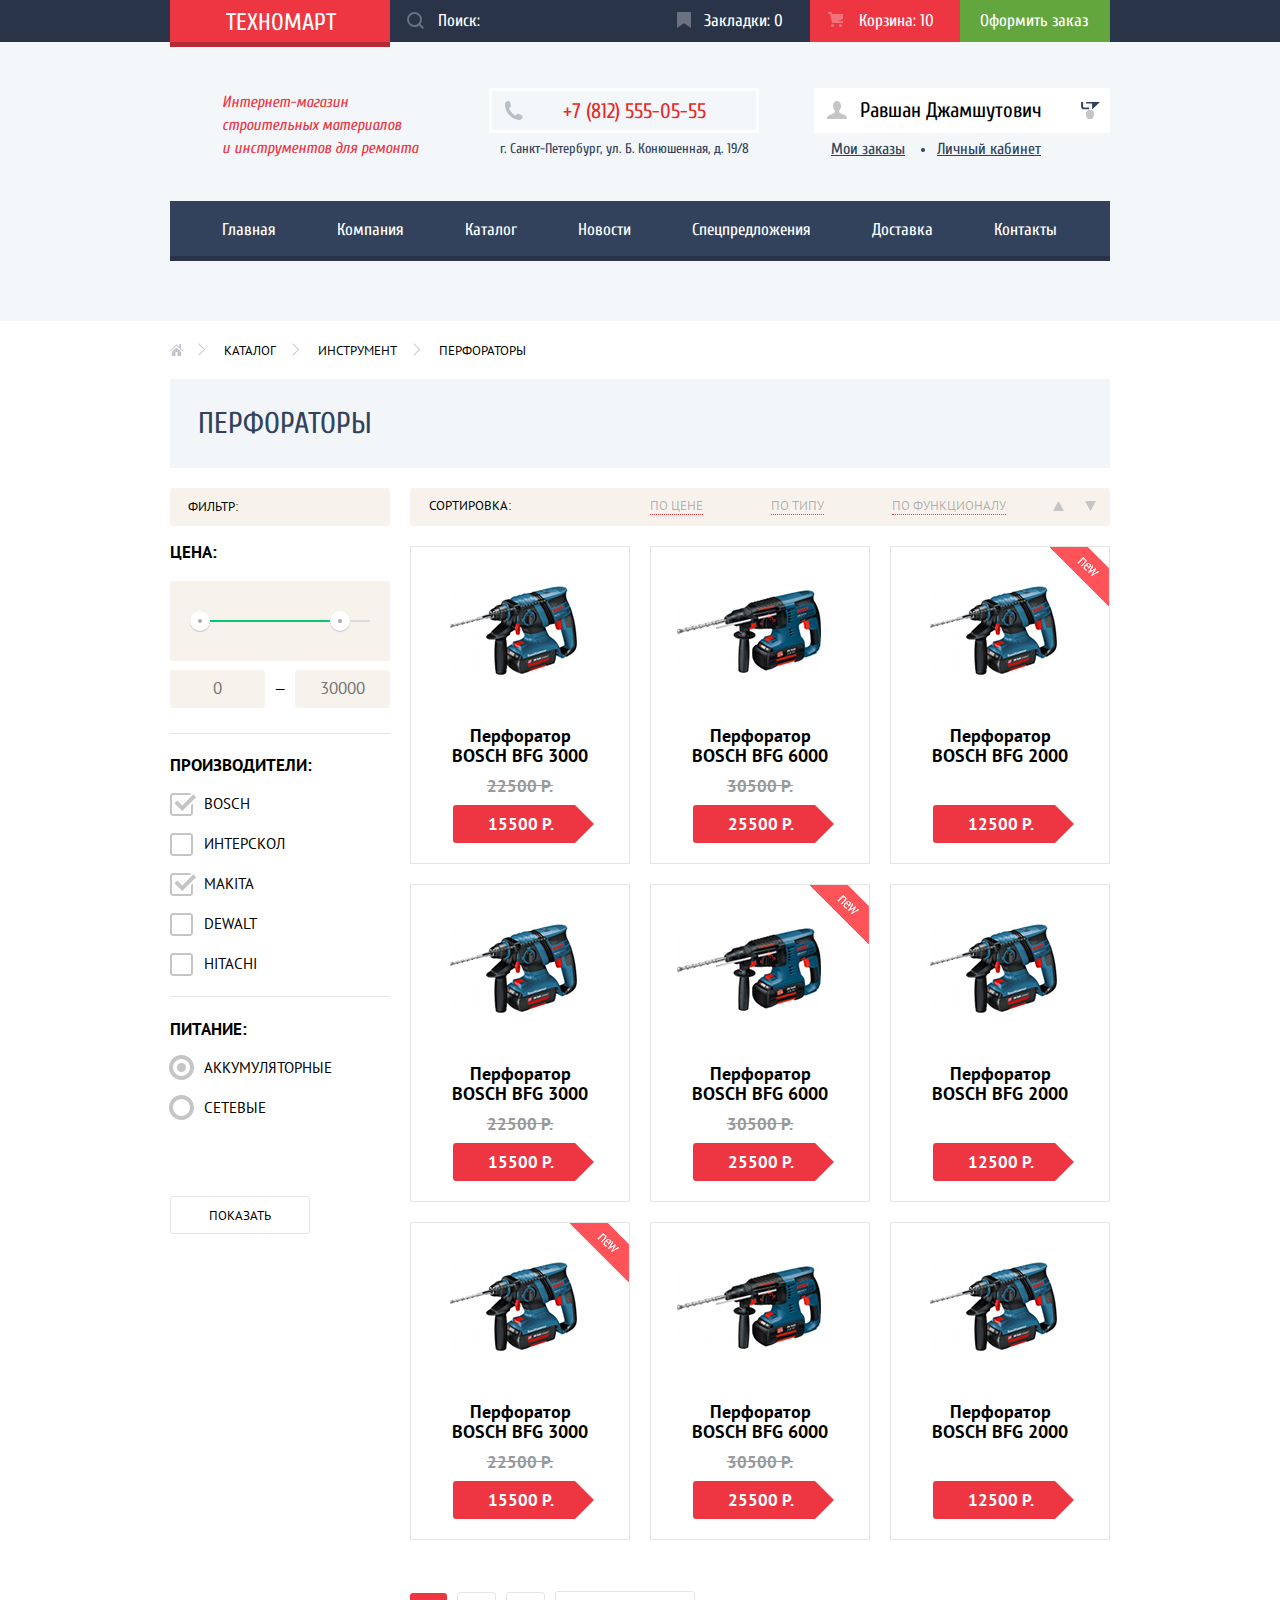
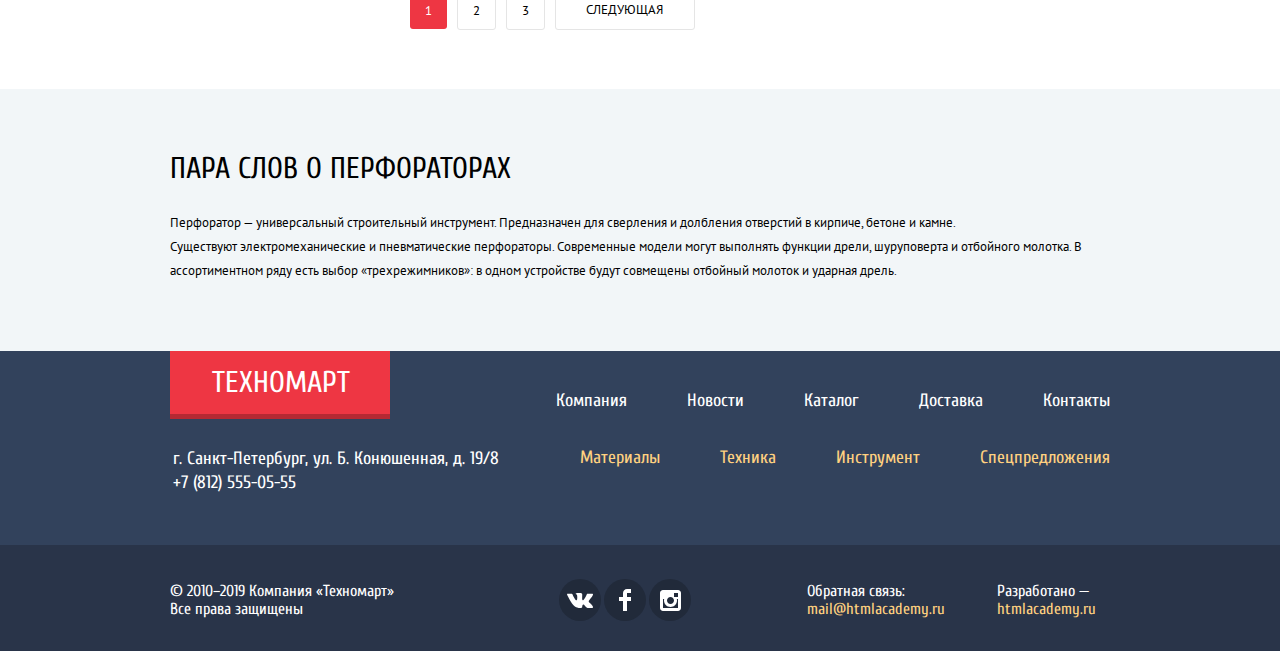
==== commit 75878d90: "Внес правки, отмеченные наставником по заданию лекции 7 - декоративные элементы" ====
--- a/catalog.html
+++ b/catalog.html
@@ -6,7 +6,6 @@
     <link href="https://fonts.googleapis.com/css?family=Cuprum:400,400i,700,700i|PT+Sans:400,400i,700,700i&amp;subset=cyrillic" rel="stylesheet">
     <link href="css/normalize.css" rel="stylesheet">
     <link href="css/style.css" rel="stylesheet">
-    <link href="css/temporary-file.css" rel="stylesheet">
   </head>
   <body>
     <header class="site-header">
@@ -26,9 +25,7 @@
       <div class="site-header__bottom">
         <div class="container site-header__container">
           <h1 class="site-header__main-title">
-            <a>Интернет-магазин
-            <br>строительных материалов
-            <br>и инструментов для ремонта</a></h1>
+            <a href="index.html"> Интернет-магазин строительных материалов и&nbsp;инструментов для ремонта</a></h1>
           <address class="site-header__address">
             <a href="tel:+78125550555">+7 (812) 555-05-55</a>
             <span>г. Санкт-Петербург, ул. Б. Конюшенная, д. 19/8</span>
@@ -77,8 +74,8 @@
             <legend>Цена:</legend>
             <div class="products__range-price">
               <div class="products__ranges">
-                <button class="products__range-btn products__range-btn--lower" type="button">Регулятор нижнего диапазона цены</button>
-                <button class="products__range-btn products__range-btn--upper" type="button">Регулятор верхнего диапазона цены</button>
+                <button class="products__range-btn products__range-btn--lower" type="button" aria-label="Регулятор нижнего диапазона цены"></button>
+                <button class="products__range-btn products__range-btn--upper" type="button" aria-label="Регулятор верхнего диапазона цены"></button>
                 <div class="products__range-scale products__range-scale--off"></div>
                 <div class="products__range-scale products__range-scale--on"></div>
               </div>
@@ -146,10 +143,10 @@
           </div>
           <ul class="products__products products__products--catalog" aria-label="Каталог продукции">
             <li class="products__product">
-              <h3>Перфоратор BOSCH BFG 9000</h3>
-              <img src="img/perforator-1.jpg" width="218" height="170" alt="Перфоратор BOSCH BFG 9000">
-              <b class="products__old-price">32500 р.</b>
-              <b class="products__price">25500 р.</b>
+              <h3>Перфоратор BOSCH BFG 3000</h3>
+              <img src="img/perforator-2.jpg" width="218" height="170" alt="Перфоратор BOSCH BFG 3000">
+              <b class="products__old-price">22500 р.</b>
+              <b class="products__price">15500 р.</b>
               <div class="product__box">
                 <a class="btn btn--buy" href="#">Купить</a>
                 <a class="btn btn--favorites" href="#">В закладки</a>
--- a/css/style.css
+++ b/css/style.css
@@ -37,6 +37,7 @@
 .site-header {
   display: flex;
   flex-direction: column;
+
   background-color: #f3f7f9;
 }
 
@@ -44,6 +45,7 @@
   margin-top: 39px;
   display: flex;
   justify-content: center;
+
   background-color: #32425c;
   box-shadow: inset 0 -5px 0 0 #293449;
 }
@@ -315,6 +317,7 @@
 
 .site-header__main-title {
   flex-shrink: 0;
+  width: 250px;
   margin: 0;
   margin-right: 20px;
   padding-top: 3px;
@@ -334,7 +337,7 @@
   position: relative;
 
   flex-shrink: 0;
-  margin-left: 52px;
+  margin-left: 49px;
 }
 
 .site-header__address a {
@@ -425,17 +428,17 @@
 
 .site-header__account--out .site-header__login::before,
 .site-header__account--out .site-header__login:active::before {
-content: "";
-
-position: absolute;
-top: 14px;
-left: 14px;
-width: 20px;
-height: 17px;
-
-background-image: url("../img/icon-login-gray.svg");
-background-repeat: no-repeat;
-background-position: 0 0;
+  content: "";
+
+  position: absolute;
+  top: 14px;
+  left: 14px;
+  width: 20px;
+  height: 17px;
+
+  background-image: url("../img/icon-login-gray.svg");
+  background-repeat: no-repeat;
+  background-position: 0 0;
 }
 
 .site-header__account--out .site-header__login:active::before {
@@ -470,11 +473,11 @@
 
   background-image: url("../img/name.svg");
   background-repeat: no-repeat;
-  background-position: 0px -34px;
+  background-position: 0 -34px;
 }
 
 .site-header__name:hover::before {
-  background-position: 0px -52px;
+  background-position: 0 -52px;
 }
 
 .site-header__name::after {
@@ -489,11 +492,11 @@
 
   background-image: url("../img/name.svg");
   background-repeat: no-repeat;
-  background-position: 0px 0px;
+  background-position: 0;
 }
 
 .site-header__name:hover::after {
-  background-position: 0px -17px;
+  background-position: 0 -17px;
 }
 
 .site-header__name:active {
@@ -551,6 +554,7 @@
 .main-navigation__site-list {
   display: flex;
   flex-wrap: wrap;
+
   background-color: #32425c;
   box-shadow: inset 0 -5px 0 0 #293449;
 }
@@ -581,9 +585,10 @@
 }
 
 .breadcrumbs {
-  display: inline-block;
+  display: flex;
+  flex-wrap: wrap;
   margin-top: 21px;
-  margin-bottom: 11px;
+  margin-bottom: 19px;
   padding: 0;
 
   list-style: none;
@@ -601,7 +606,6 @@
 
 .breadcrumbs li {
   position: relative;
-  float: left;
   padding-right: 2px;
   padding-left: 40px;
 }
@@ -619,11 +623,13 @@
 .breadcrumbs li:first-child span {
   display: block;
   width: 20px;
+
   visibility: hidden;
 }
 
 .breadcrumbs li:not(:last-child)::after {
   content: "";
+
   position: absolute;
   top: 3px;
   right: -18px;
@@ -659,14 +665,14 @@
 
 .flag {
   position: absolute;
-  right: 0px;
+  right: 0;
+  z-index: 5;
 
   width: 60px;
   height: 60px;
+  overflow: hidden;
 
   text-indent: -1000px;
-  overflow: hidden;
-  z-index: 5;
 }
 
 .flag-new {
@@ -685,8 +691,8 @@
   margin-right: 20px;
 }
 
-.advantages__top-row .advantages__item:not(:nth-of-type(-n+3)) {
-    margin-top: 20px;
+.advantages__top-row .advantages__item:not(:nth-of-type(-n + 3)) {
+  margin-top: 20px;
 }
 
 .advantages__item b {
@@ -805,12 +811,12 @@
 }
 
 .advantages__slide .button-link {
-    margin-top: 101px;
-    margin-left: 25px;
-    padding-left: 49px;
-    margin-bottom: 22px;
-    padding-right: 45px;
-    width: 195px;
+  margin-top: 101px;
+  margin-left: 25px;
+  padding-left: 49px;
+  margin-bottom: 22px;
+  padding-right: 45px;
+  width: 195px;
 }
 
 .advantages__slide-perforators {
@@ -835,9 +841,9 @@
 
 .advantages__slider-controls {
   position: absolute;
-  z-index: 1;
   left: 297px;
   bottom: 38px;
+  z-index: 1;
 
   display: flex;
 }
@@ -860,8 +866,6 @@
 
   width: 22px;
   height: 40px;
-
-  font-size: 0px;
 
   background-image: url("../img/slider-left.svg");
   background-repeat: no-repeat;
@@ -921,6 +925,7 @@
 .top-block {
   display: flex;
   align-items: center;
+
   background-color: #f9f5f0;
   border-radius: 3px;
 }
@@ -970,7 +975,7 @@
   align-items: center;
   flex-shrink: 0;
   width: 220px;
-  min-height: 145px;
+  height: 145px;
   margin-bottom: 20px;
 
 
@@ -987,6 +992,11 @@
 
 .manufacturers__logo:not(:nth-of-type(4n)) {
   margin-right: 20px;
+}
+
+.manufacturers__logo img {
+  max-width: 220px;
+  max-height: 145px;
 }
 
 .about .container {
@@ -1020,7 +1030,7 @@
 }
 
 .about-us p:not(:last-of-type) {
-    margin-bottom: 25px;
+  margin-bottom: 25px;
 }
 
 .about-us p:last-of-type {
@@ -1053,7 +1063,7 @@
 
   position: absolute;
   top: 28px;
-  left: 0px;
+  left: 0;
 
   width: 25px;
   height: 2px;
@@ -1063,7 +1073,7 @@
 
 .about-us__companies li:first-of-type::before {
   top: 9px;
-  left: 0px;
+  left: 0;
 }
 
 .button-link {
@@ -1102,6 +1112,7 @@
 
 .services__about h2 {
   margin: 0;
+
   font-size: 30px;
   line-height: 30px;
   font-weight: normal;
@@ -1126,6 +1137,7 @@
   margin: 0;
   margin-bottom: 100px;
   padding: 0;
+
   list-style: none;
 }
 
@@ -1137,7 +1149,7 @@
   width: 10px;
   height: 272px;
   top: -42px;
-  right: 0px;
+  right: 0;
 
   background-image: url(../img/services-shadow.png);
   background-repeat: no-repeat;
@@ -1155,9 +1167,7 @@
   font-weight: bold;
 
   background-color: #32425c;
-  box-shadow:
-    inset 0 1px 0 0 #405069,
-    inset 0 -1px 0 0 #293449;
+  box-shadow: inset 0 1px 0 0 #405069, inset 0 -1px 0 0 #293449;
 }
 
 .services__list label:hover {
@@ -1169,6 +1179,7 @@
 #services-btn-2:checked ~ .services__list label[for="services-btn-2"],
 #services-btn-3:checked ~ .services__list label[for="services-btn-3"] {
   color: #32425c;
+
   background-color: #ffffff;
   box-shadow: none;
 }
@@ -1219,7 +1230,7 @@
 
 .services__content--credit {
   background-image: url("../img/credit.png");
-  background-position: 165px 0px;
+  background-position: 165px 0;
   background-size: 465px 285px;
 }
 
@@ -1279,11 +1290,13 @@
 
 .products__filter .products__filter-title {
   display: block;
+
   font-size: 13px;
   padding-top: 10px;
   padding-bottom: 10px;
   padding-left: 18px;
   line-height: 18px;
+
   background-color: #f7f3ec;
   border-radius: 3px;
 }
@@ -1293,6 +1306,7 @@
   flex-wrap: wrap;
   padding: 0;
   margin: 0;
+
   list-style: none;
 }
 
@@ -1444,7 +1458,7 @@
 }
 
 .products__range-price {
-    margin-top: 14px;
+  margin-top: 14px;
 }
 
 .products__range-price,
@@ -1457,7 +1471,7 @@
   width: 220px;
   padding: 39px 20px;
   background-color: #f7f3ec;
-  border-radius: 0px 0px 3px 3px;
+  border-radius: 0 0 3px 3px;
 }
 
 .products__range-scale--off {
@@ -1470,8 +1484,10 @@
 .products__range-scale--on {
   position: absolute;
   top: 39px;
+
   width: 152px;
   height: 2px;
+
   background-color: #00ca74;
 }
 
@@ -1484,12 +1500,10 @@
   height: 20px;
   padding: 0;
 
-  font-size: 0px;
-
   background-color: #ffffff;
   border-radius: 50%;
   border: none;
-  box-shadow: 0px 1px 1px 0px #c5c5c5;
+  box-shadow: 0 1px 1px 0 #c5c5c5;
 
   cursor: pointer;
 }
@@ -1556,34 +1570,37 @@
   cursor: pointer;
 }
 
-.products__checkbox:disabled ~ label,
-.products__radio:disabled ~ label {
+.products__checkbox:disabled + label,
+.products__radio:disabled + label {
   opacity: 0.4
 }
 
 .products__manufacturers-list label::before,
 .products__power-list label::before {
   content: "";
+
   position: absolute;
   left: -34px;
   top: -1px;
+
   width: 27px;
   height: 23px;
+
   background-image: url(../img/check-radio.svg);
   background-repeat: no-repeat;
-  background-position: 0px -23px;
+  background-position: 0 -23px;
 }
 
 .products__manufacturers-list label:hover::before {
-  background-position: 0px 0px;
-}
-
-.products__checkbox:checked ~ label::before {
-  background-position: 0px -69px;
-}
-
-.products__checkbox:checked ~ label:hover::before {
-  background-position: 0px -46px;
+  background-position: 0;
+}
+
+.products__checkbox:checked + label::before {
+  background-position: 0 -69px;
+}
+
+.products__checkbox:checked + label:hover::before {
+  background-position: 0 -46px;
 }
 
 .products__power-list label::before {
@@ -1592,19 +1609,20 @@
 
   width: 27px;
   height: 25px;
-  background-position: 0px -117px;
+
+  background-position: 0 -117px;
 }
 
 .products__power-list label:hover::before {
-  background-position: 0px -92px;
-}
-
-.products__radio:checked ~ label::before {
-  background-position: 0px -167px;
-}
-
-.products__radio:checked ~ label:hover::before {
-  background-position: 0px -142px;
+  background-position: 0 -92px;
+}
+
+.products__radio:checked + label::before {
+  background-position: 0 -167px;
+}
+
+.products__radio:checked + label:hover::before {
+  background-position: 0 -142px;
 }
 
 .products__manufacturers-list li:not(:last-child),
@@ -1666,10 +1684,16 @@
 
 .products__sorting ul {
   display: flex;
-  list-style: none;
+  flex-wrap: wrap;
   padding: 0;
   margin: 0;
   margin-left: 139px;
+
+  list-style: none;
+}
+
+.products__sorting li {
+  flex-shrink: 0;
 }
 
 .products__sorting li:not(:nth-last-of-type(-n + 3)) {
@@ -1686,6 +1710,7 @@
 
 .products__sorting svg {
   margin-top: 4px;
+
   fill: #c5c5c5;
 }
 
@@ -1697,18 +1722,21 @@
   fill: #ee3643;
 }
 
-.products__sorting-btn:not(:nth-last-of-type(-n +2)) a {
+.products__sorting-btn:not(:nth-last-of-type(-n + 2)) a {
   color: rgba(0, 0, 0, 0.3);
+
   border-bottom: 1px dotted #ee3643;
 }
 
 .products__sorting-btn a:hover {
   color: #000000;
+
   border: none;
 }
 
 .products__sorting-btn a:active {
   color: #ee3643;
+
   border: none;
 }
 
@@ -1716,6 +1744,8 @@
   z-index: 1;
 
   display: block;
+  width: 218px;
+  height: 170px;
   margin: 0 auto;
 }
 
@@ -1767,14 +1797,14 @@
 }
 
 .products__price::after {
-  position: absolute;
-  top: 0px;
+  content: "";
+
+  position: absolute;
+  top: 0;
   right: -19px;
 
-  content: "";
-
   border: 19px solid #ffffff;
-  border-right: 0px;
+  border-right: 0;
   border-left: 19px solid #ee3643;
   border-top: 19px solid transparent;
   border-bottom: 19px solid transparent;
@@ -1790,6 +1820,7 @@
 
 .products__pagination a {
   padding: 9px 15px 10px;
+
   font-family: "PT Sans", Arial, sans-serif;
   font-size: 13px;
   line-height: 18px;
@@ -1833,6 +1864,7 @@
 
 .current a {
   color: #ffffff;
+
   background-color: #ee3643;
   border: none;
 }
@@ -1843,12 +1875,14 @@
 
 .about-product {
   margin-top: 59px;
+
   background-color: #f2f6f8;
 }
 
 .about-product__content h2 {
   margin: 0;
   padding-top: 65px;
+
   font-size: 30px;
   line-height: 30px;
   font-weight: normal;
@@ -1887,6 +1921,7 @@
 }
 
 .site-footer__top li {
+  flex-shrink: 0;
   padding-left: 60px;
   padding-top: 15px;
 }
@@ -1917,7 +1952,7 @@
 .site-footer__advantages {
   width: 600px;
   order: 2;
-  margin-top: 0px;
+  margin-top: 0;
   padding: 0;
 }
 
@@ -1959,7 +1994,7 @@
 }
 
 .site-footer__bottom .site-footer__container {
-    padding-bottom: 30px;
+  padding-bottom: 30px;
 }
 
 .site-footer__bottom p {
@@ -1973,6 +2008,7 @@
 }
 
 .site-footer__copyright {
+  flex-shrink: 0;
   width: 300px;
 }
 
@@ -1987,7 +2023,7 @@
 
 .social a {
   display: flex;
-  font-size: 0px;
+
   width: 42px;
   height: 42px;
 
@@ -2009,16 +2045,23 @@
 
 .site-footer__social {
   display: flex;
+  flex-wrap: wrap;
+  justify-content: center;
+  width: 275px;
   padding: 0;
   padding-top: 34px;
   margin: 0;
-  margin-left: 90px;
+  margin-left: 19px;
 
   list-style: none;
 }
 
 .site-footer__social li {
   margin-right: 3px;
+}
+
+.site-footer__social li:nth-of-type(n+7) {
+  margin-top: 10px;
 }
 
 .site-footer__developer {
@@ -2048,11 +2091,13 @@
 
 .visually-hidden {
   position: absolute;
+
   width: 1px;
   height: 1px;
   margin: -1px;
   border: 0;
   padding: 0;
+
   white-space: nowrap;
   clip-path: inset(100%);
   clip: rect(0, 0, 0, 0);
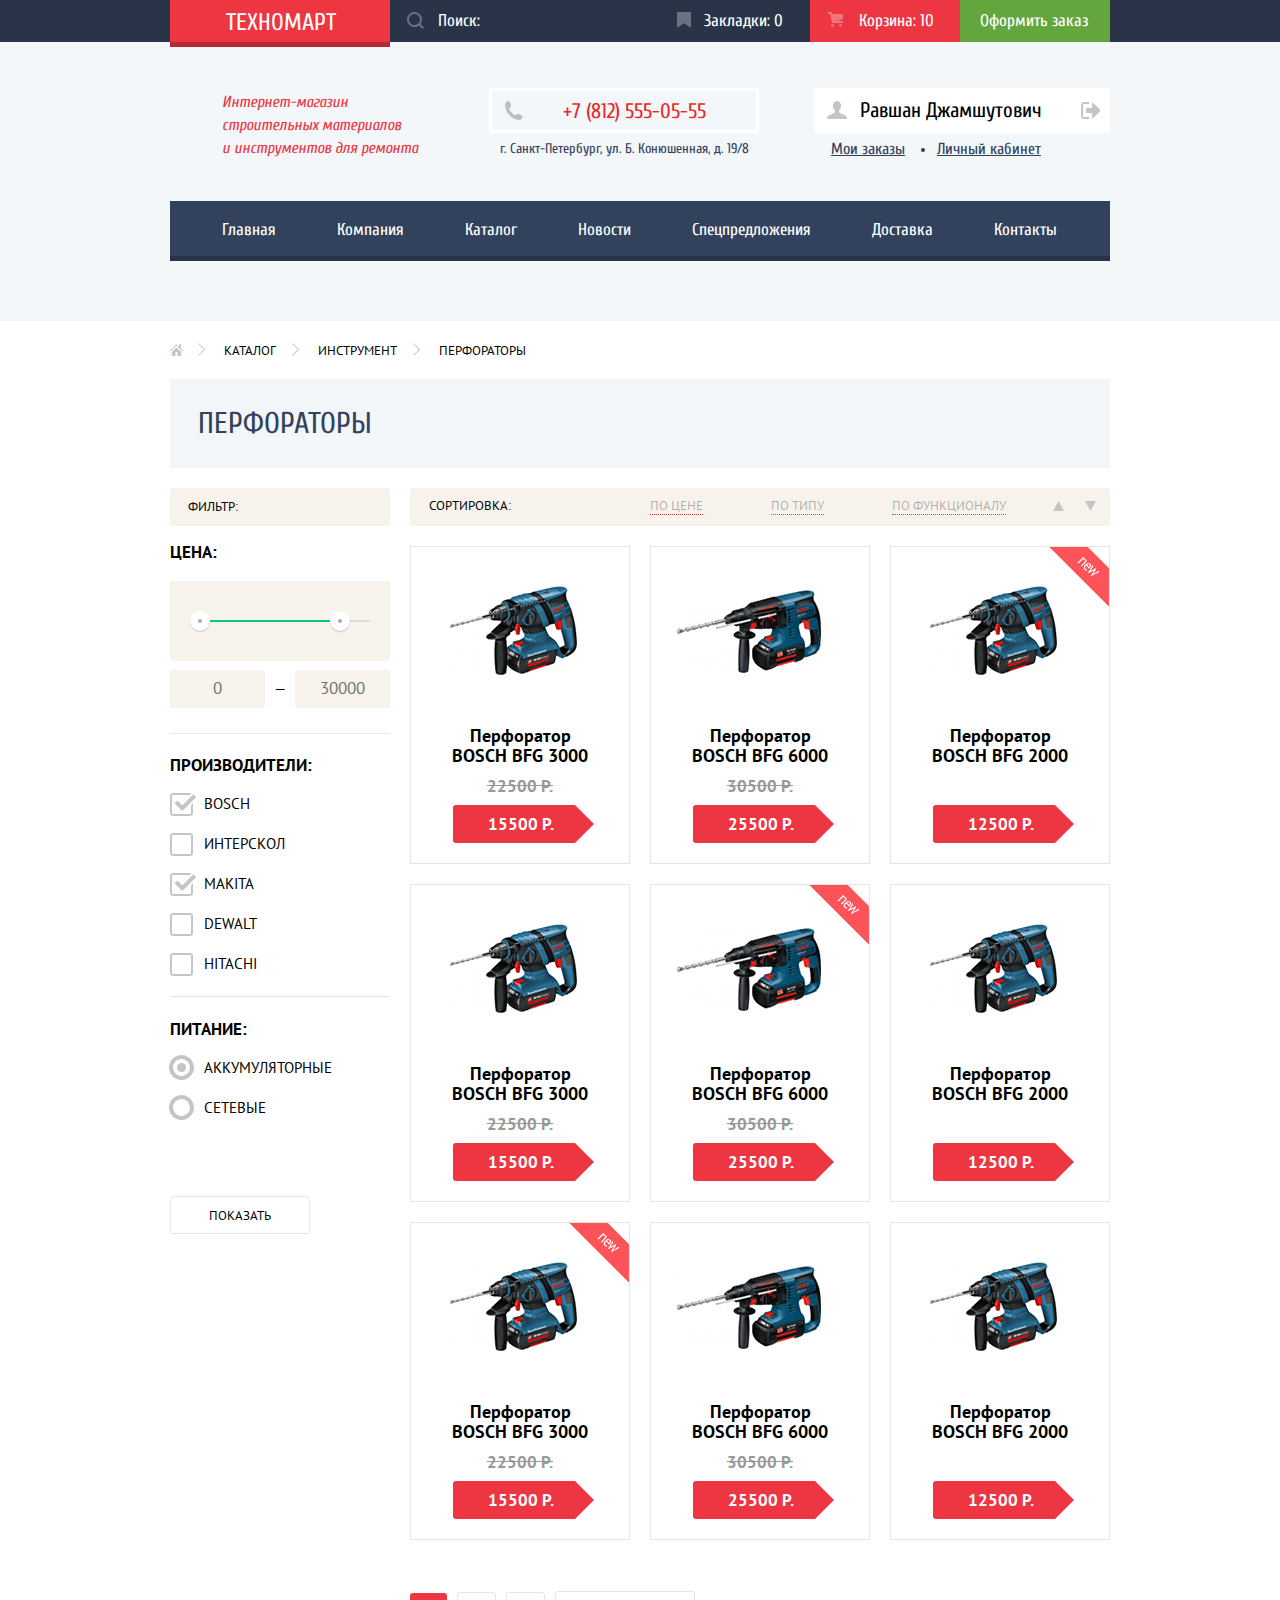
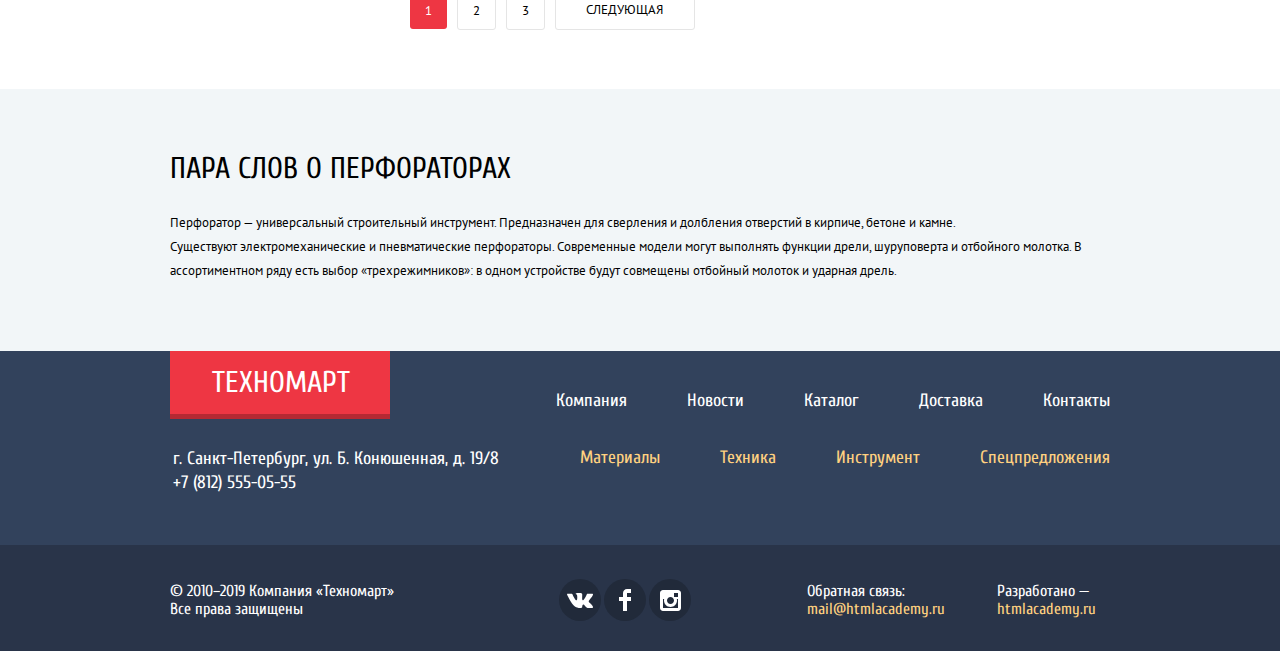
==== commit 72627ecd: "Выполнил стилизацию модальных окон, а также исправил некоторые ошибки." ====
--- a/catalog.html
+++ b/catalog.html
@@ -31,7 +31,8 @@
             <span>г. Санкт-Петербург, ул. Б. Конюшенная, д. 19/8</span>
           </address>
           <div class="site-header__account site-header__account--in">
-            <a class="site-header__name" href="#">Равшан Джамшутович</a>
+            <a class="site-header__name" href="account.html">Равшан Джамшутович</a>
+            <a class="site-header__out" href="#">Выйти</a>
             <ul>
               <li><a href="#">Мои заказы</a></li>
               <li><a href="#">Личный кабинет</a></li>
@@ -289,17 +290,19 @@
         <p class="site-footer__feedback">Обратная связь:
         <br><a href="mailto:mail@htmlacademy.ru">mail@htmlacademy.ru</a></p>
         <p class="site-footer__developer">Разработано —
-        <br><a href="https://htmlacademy.ru">htmlacademy.ru</a></p>
+        <br><a href="https://htmlacademy.ru/intensive/htmlcss">htmlacademy.ru</a></p>
         </div>
       </div>
     </footer>
     <div class="overlay"></div>
-    <div class="modal-add modal">
-      <div class="products__popup-in">
-        <p>Товар добавлен в корзину!</p>
-        <a href="#">Оформить заказ</a>
-      </div>
-      <button class="modal-close" type="button" name="close-order-popup">Продолжить покупки</button>
+    <div class="modal modal-order">
+      <p class="modal-clearfix">Товар добавлен в корзину!</p>
+      <div class="modal-bottom">
+        <div class="modal-clearfix order-bottom">
+          <a class="button-link" href="#">Оформить заказ</a>
+          <button class="modal-close button-link order-close" type="button" name="close-order-popup">Продолжить покупки</button>
+        </div>
+      </div>
     </div>
   </body>
 </html>
--- a/css/style.css
+++ b/css/style.css
@@ -284,6 +284,7 @@
   opacity: 0.6;
 }
 
+.site-header__bookmarcs--full,
 .site-header__cart--full {
   background-color: #ee3643;
 }
@@ -382,6 +383,8 @@
 }
 
 .site-header__account {
+  position: relative;
+
   flex-shrink: 0;
   margin-left: auto;
 }
@@ -409,12 +412,12 @@
   flex-shrink: 0;
 }
 
-.site-header__account a:hover,
-.site-header__account a:focus {
+.site-header__account a:hover:not(.site-header__out),
+.site-header__account a:focus:not(.site-header__out) {
   color: #ee3643;
 }
 
-.site-header__account a:active {
+.site-header__account a:active:not(.site-header__out) {
   color: rgba(0, 0, 0, 0.3);
 }
 
@@ -480,42 +483,23 @@
   background-position: 0 -52px;
 }
 
-.site-header__name::after {
-  content: "";
-
-  position: absolute;
-  top: 14px;
-  right: 10px;
-
-  width: 20px;
-  height: 17px;
-
-  background-image: url("../img/name.svg");
-  background-repeat: no-repeat;
-  background-position: 0;
-}
-
-.site-header__name:hover::after {
-  background-position: 0 -17px;
-}
-
 .site-header__name:active {
   color: rgba(0, 0 , 0, 0.3);
 }
 
-.site-header__account--in a:not(.site-header__name) {
+.site-header__account--in a:not(.site-header__name):not(.site-header__out) {
   font-size: 16px;
   line-height: 18px;
   color: #32425c;
   text-decoration: underline;
 }
 
-.site-header__account--in a:hover,
-.site-header__account--in a:focus {
+.site-header__account--in a:hover:not(.site-header__out),
+.site-header__account--in a:focus:not(.site-header__out) {
   color: #ee3643;
 }
 
-.site-header__account--in a:active {
+.site-header__account--in a:active:not(.site-header__out) {
   color: rgba(0, 0 , 0, 0.3);
 }
 
@@ -549,6 +533,30 @@
 
   background-color: #32425c;
   border-radius: 50%;
+}
+
+.site-header__out {
+  position: absolute;
+  top: 14px;
+  right: 10px;
+
+  width: 20px;
+  height: 17px;
+
+  color: transparent;
+
+  background-image: url("../img/name.svg");
+  background-repeat: no-repeat;
+  background-position: 0 0;
+}
+
+.site-header__out:hover,
+.site-header__out:focus {
+  background-position: 0 -17px;
+}
+
+.site-header__out:focus {
+  background-position: 0 0;
 }
 
 .main-navigation__site-list {
@@ -1592,7 +1600,7 @@
 }
 
 .products__manufacturers-list label:hover::before {
-  background-position: 0;
+  background-position: 0 0;
 }
 
 .products__checkbox:checked + label::before {
@@ -2085,8 +2093,224 @@
 
 .modal-map,
 .modal-write,
-.modal-add {
+.modal-order,
+.overlay {
   display: none;
+}
+
+.modal {
+  position: fixed;
+  left: 50%;
+  top: 50%;
+  z-index: 25;
+
+  transform: translate(-50%, -50%);
+}
+
+.modal-map {
+  width: 940px;
+  height: 446px;
+  overflow: hidden;
+
+  background-color: #ffffff;
+  box-shadow: 0 0 18px 1px rgba(0, 0, 0, 0.5);
+}
+
+.modal-write,
+.modal-order {
+  width: 620px;
+
+  color: #000000;
+
+  background-color: #ffffff;
+  box-shadow: 0 -7px 0 0 #ff5357, 0 20px 40px 0 rgba(0, 0, 0, 0.75);
+}
+
+.modal-clearfix {
+  margin: 0 80px;
+}
+
+.modal-write .fields {
+  display: flex;
+  flex-wrap: wrap;
+  margin-top: 47px;
+  margin-bottom: 17px;
+  padding: 0;
+
+  border: none;
+}
+
+.modal-write label {
+  display: block;
+  flex-shrink: 0;
+
+  font-size: 18px;
+  line-height: 18px;
+}
+
+.modal-write input,
+.modal-write textarea {
+  display: block;
+  margin-top: 10px;
+  margin-bottom: 20px;
+
+  font-family: "PT Sans", Arial, sans-serif;
+  font-size: 13px;
+  line-height: 18px;
+
+  border: 2px solid #dee3e4;
+  border-radius: 3px;
+}
+
+.modal-write input:hover,
+.modal-write textarea:hover {
+  border-color: #b5b5b5;
+}
+
+.modal-write input:focus,
+.modal-write textarea:focus {
+  border-color: #ee3643;
+}
+
+.modal-write input {
+  height: 38px;
+  padding: 0 13px;
+}
+
+.modal-write textarea {
+  width: 460px;
+  height: 114px;
+  padding: 8px 13px;
+  resize: none;
+}
+
+.modal-write input[name="name"],
+.modal-write input[name="email"] {
+  width: 220px;
+}
+
+.modal-write input[name="name"] {
+  margin-right: 20px;
+}
+
+.modal-write::-webkit-input-placeholder {
+  color: #a9a9a9;
+}
+
+.modal-write:-moz-placeholder {
+  color: #a9a9a9;
+}
+
+.modal-bottom {
+  padding-top: 37px;
+  padding-bottom: 37px;
+
+  background-color: #f4f4f4;
+}
+
+.modal-bottom .button-link {
+  width: 460px;
+
+  border: none;
+}
+
+.modal-close {
+  position: absolute;
+  top: 6px;
+  right: 5px;
+
+  width: 27px;
+
+  color: transparent;
+
+  background: none;
+  border: none;
+}
+
+.modal-close:focus {
+  outline: 2px solid #94b9f0;
+}
+
+.modal-close::before,
+.modal-close::after {
+  content: "";
+
+  position: absolute;
+  top: 0;
+  left: 10px;
+
+  width: 4px;
+  height: 28px;
+
+  background-color: #ee3643;
+
+  cursor: pointer;
+}
+
+.modal-close::before {
+  transform: rotate(45deg);
+}
+
+.modal-close::after {
+  transform: rotate(-45deg);
+}
+
+.modal-order p {
+  padding: 65px 0 69px 55px;
+
+  font-size: 30px;
+  line-height: 30px;
+  text-align: center;
+
+  background-image: url(../img/form-ok.svg);
+  background-repeat: no-repeat;
+  background-size: 66px 66px;
+  background-position: 0 48px;
+}
+
+.order-bottom {
+  display: flex;
+  flex-wrap: wrap;
+}
+
+.modal-order .button-link {
+  width: 220px;
+  flex-shrink: 0;
+}
+
+.order-close,
+.order-close:hover,
+.order-close:focus,
+.order-close:active {
+  position: relative;
+  top: 0;
+  left: 0;
+
+  margin-left: 20px;
+
+  color: #000000;
+
+  background-color: #ffffff;
+
+  cursor: pointer;
+}
+
+.order-close::before,
+.order-close::after {
+  top: -195px;
+  left: 279px;
+}
+
+.overlay {
+  position: fixed;
+  top: 0;
+  left: 0;
+  z-index: 20;
+
+  width: 100%;
+  height: 100%;
+
+  background-color: rgba(0, 0, 0, 0);
 }
 
 .visually-hidden {
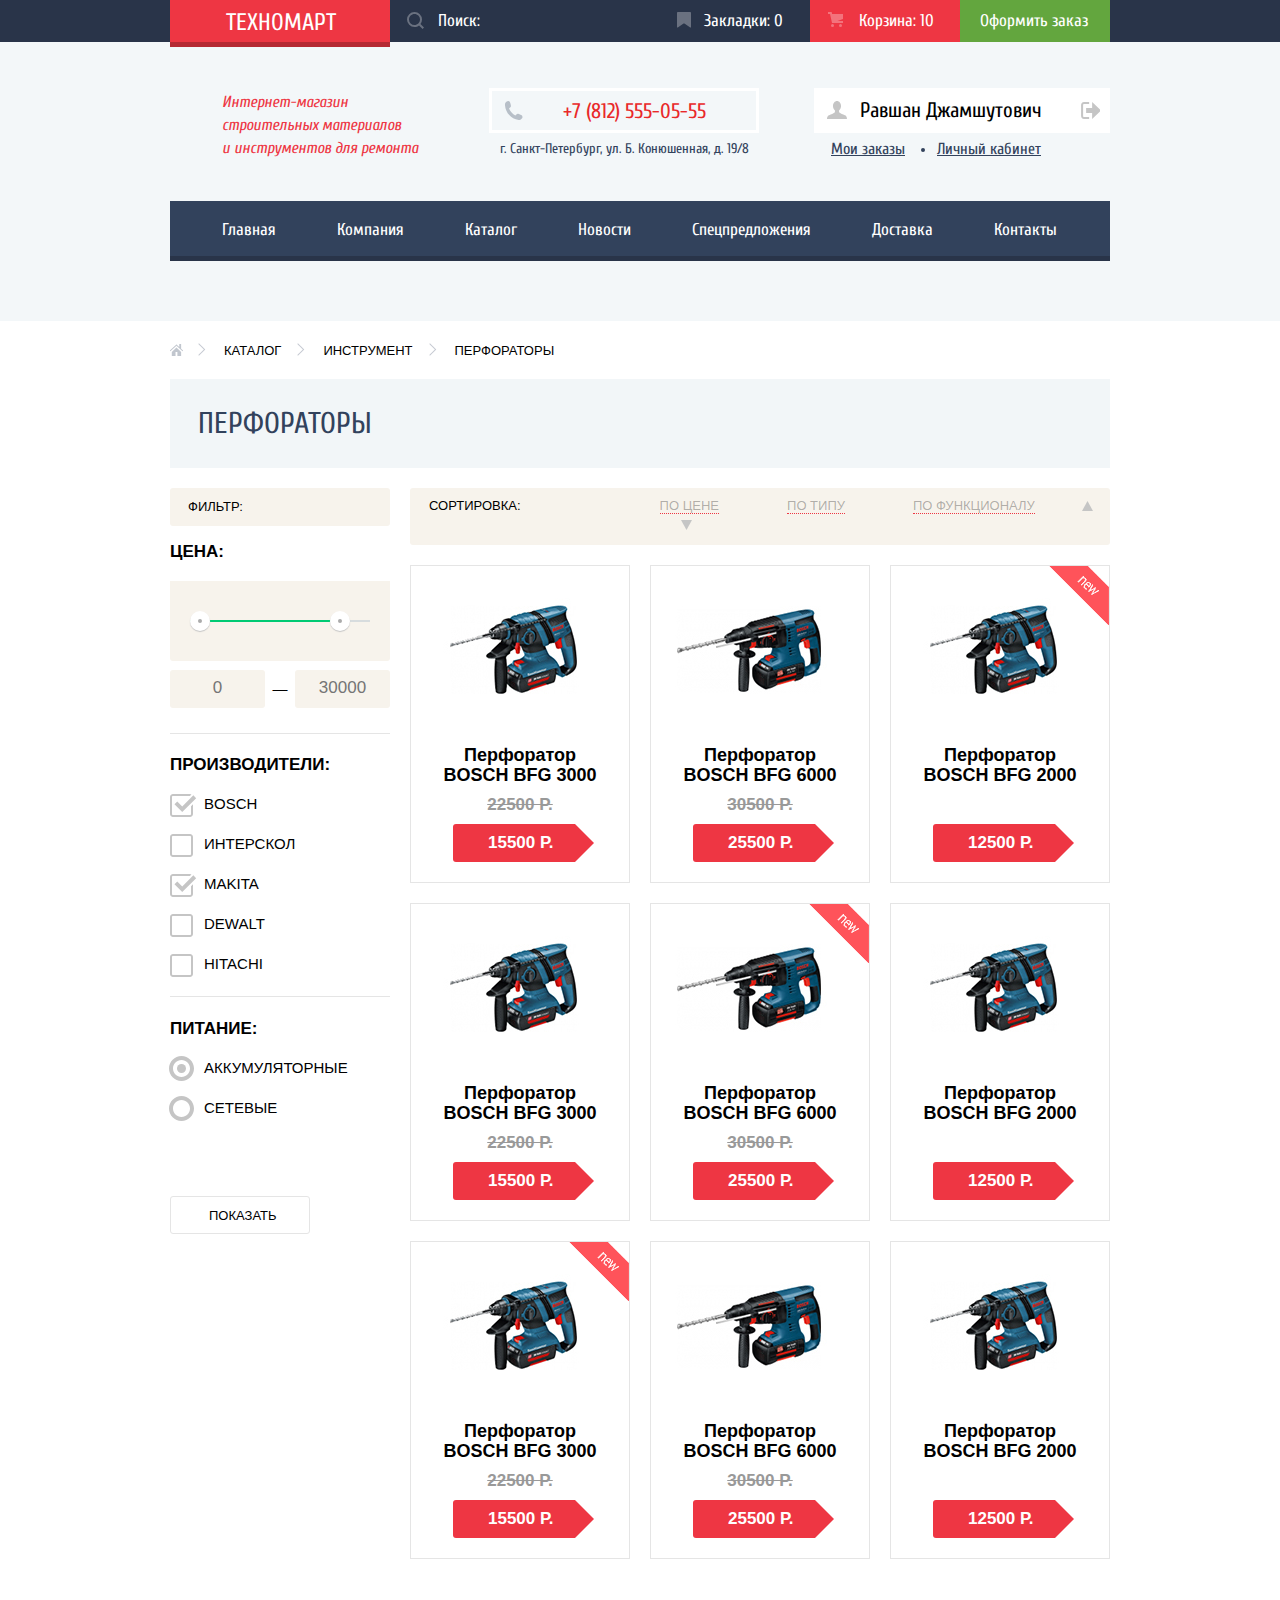
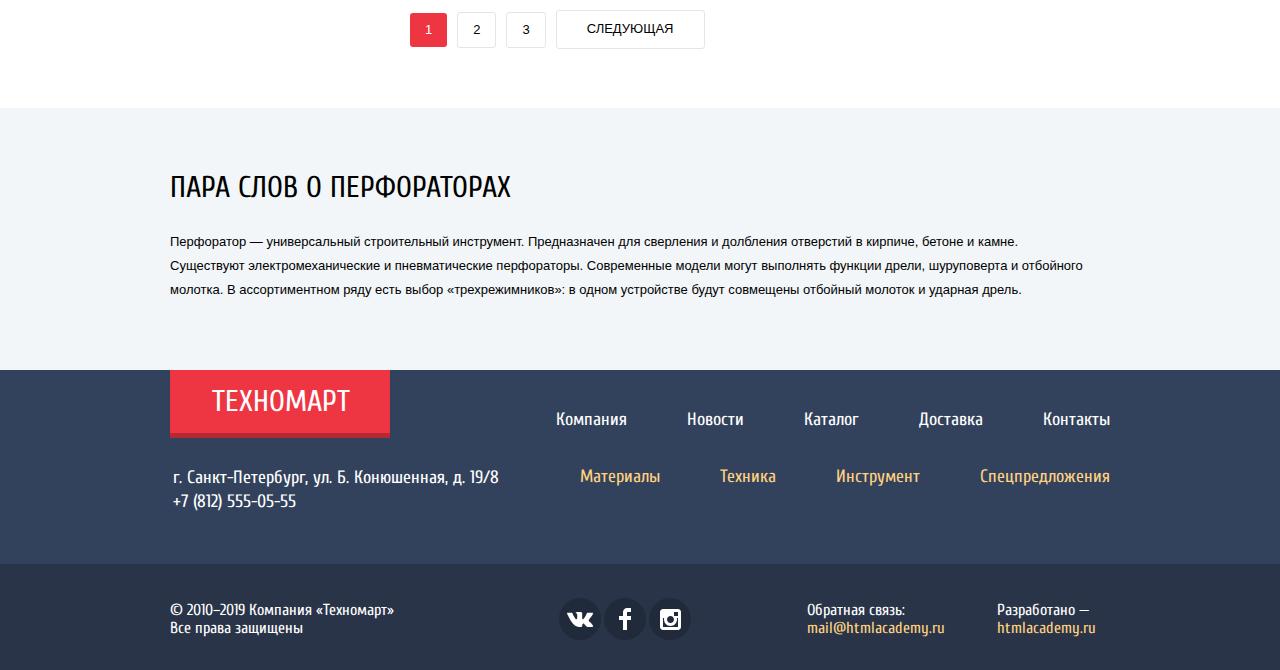
==== commit f5e07e7a: "Заменил знак амперсанда на его символьное значение. А то валидатор ругался на символ |" ====
--- a/catalog.html
+++ b/catalog.html
@@ -3,7 +3,7 @@
   <head>
     <meta charset="utf-8">
     <title>Каталог – Техномарт – Интернет-магазин строительных материалов и инструментов для ремонта</title>
-    <link href="https://fonts.googleapis.com/css?family=Cuprum:400,400i,700,700i|PT+Sans:400,400i,700,700i&amp;subset=cyrillic" rel="stylesheet">
+    <link href="https://fonts.googleapis.com/css?family=Cuprum:400,400i,700,700i&ampPT+Sans:400,400i,700,700i&amp;subset=cyrillic" rel="stylesheet">
     <link href="css/normalize.css" rel="stylesheet">
     <link href="css/style.css" rel="stylesheet">
   </head>
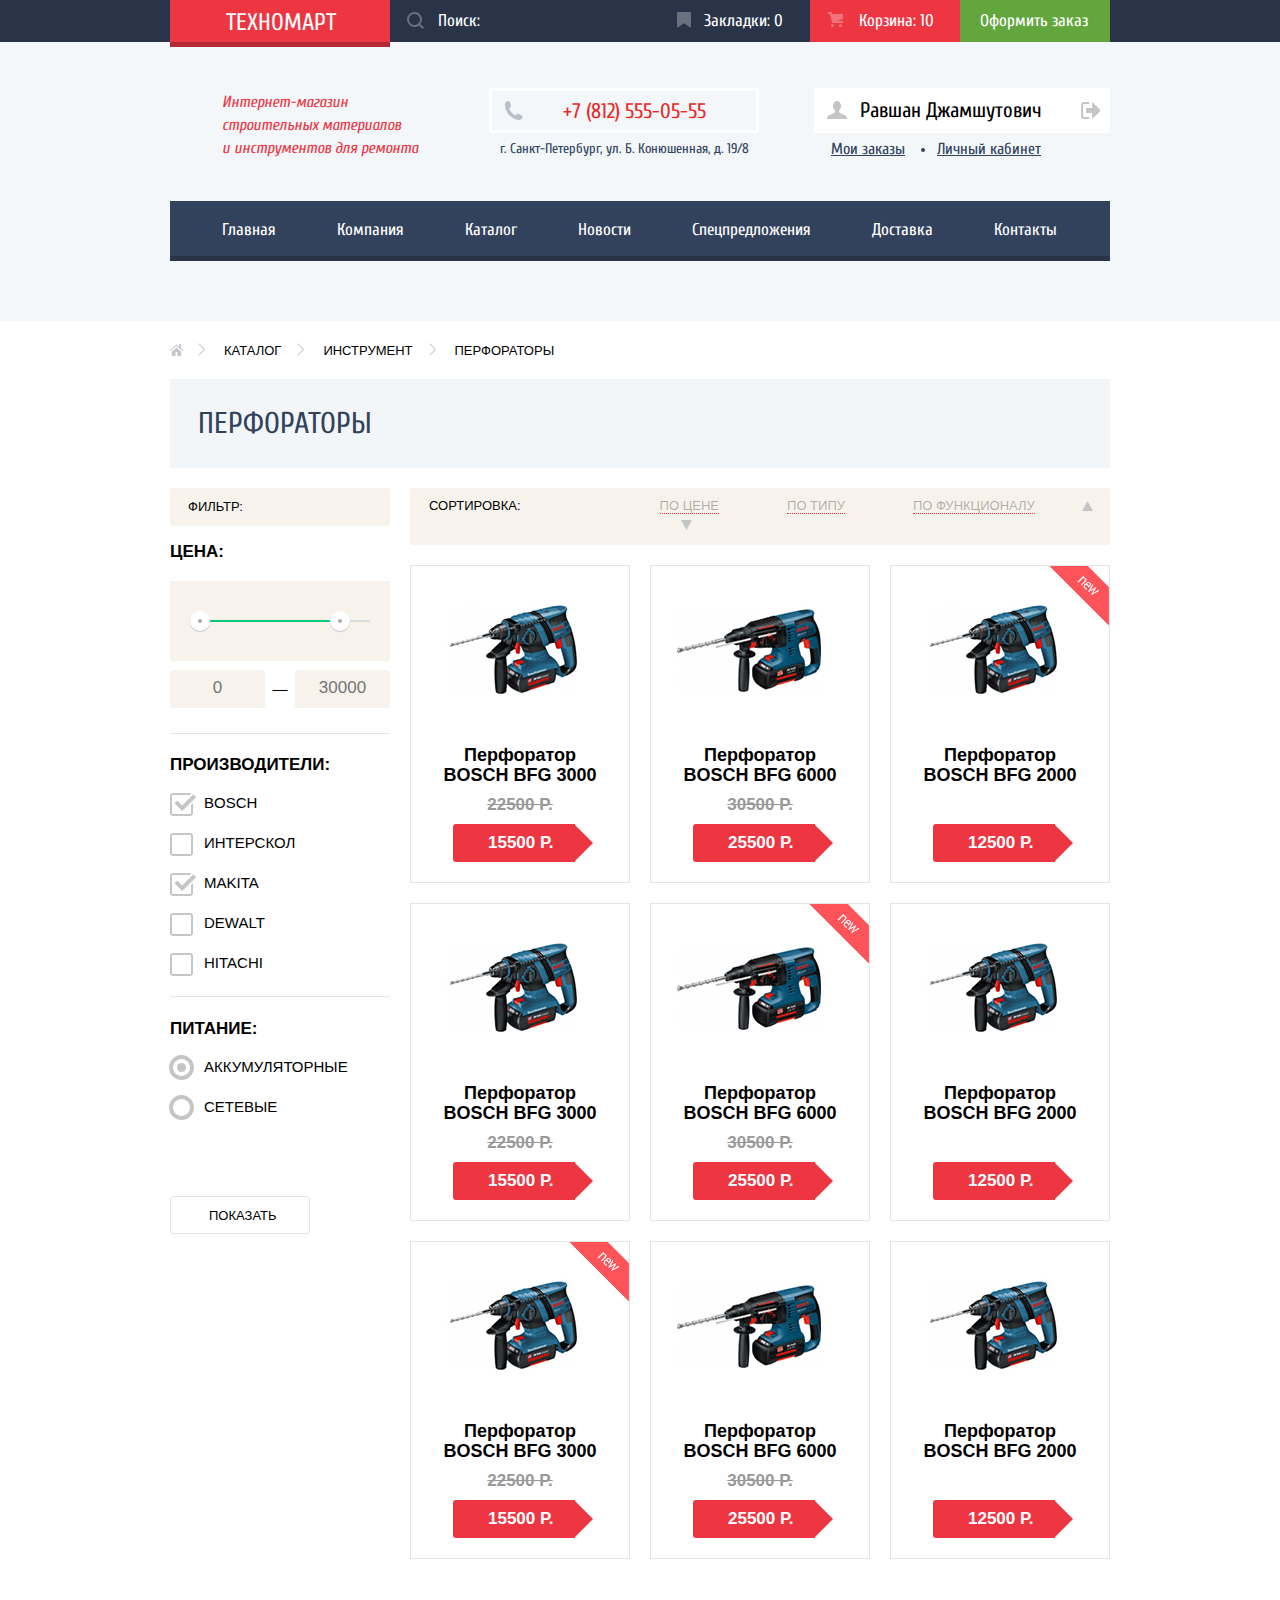
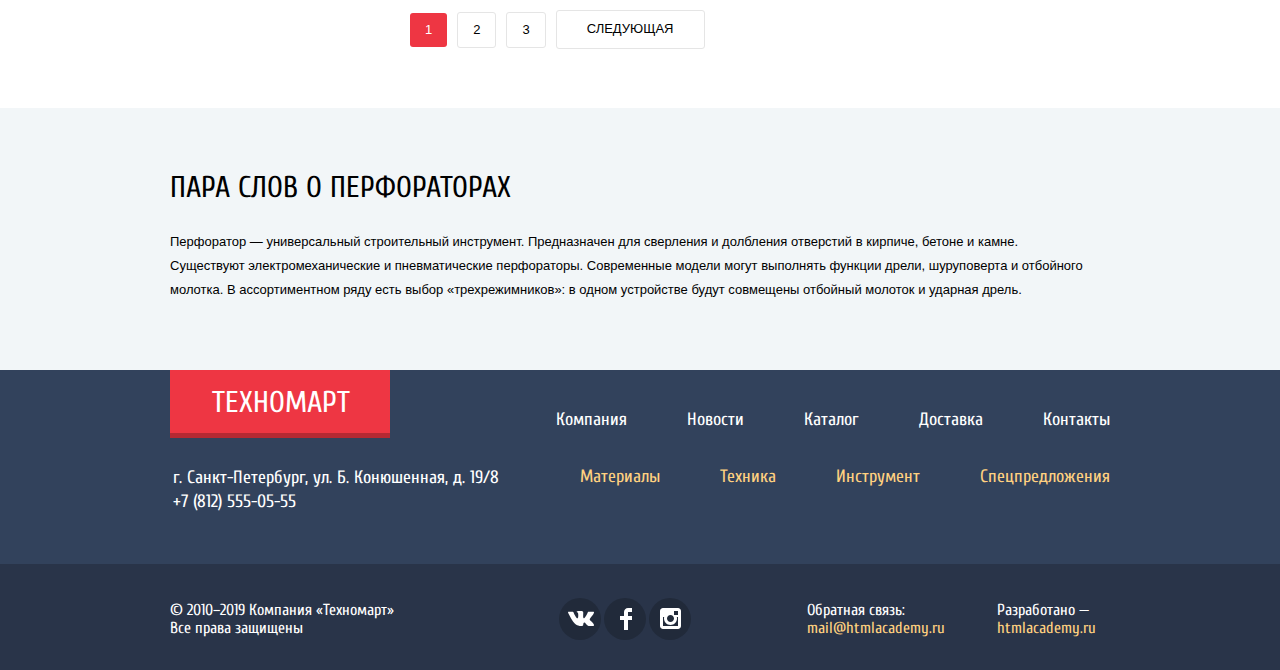
==== commit dd4f4d9a: "Внес правки. Оптимизировал стили и скрипты, подготовил проект к предзащите." ====
--- a/catalog.html
+++ b/catalog.html
@@ -2,10 +2,11 @@
 <html lang="ru">
   <head>
     <meta charset="utf-8">
+    <meta name="format-detection" content="telephone=no">
     <title>Каталог – Техномарт – Интернет-магазин строительных материалов и инструментов для ремонта</title>
     <link href="https://fonts.googleapis.com/css?family=Cuprum:400,400i,700,700i&ampPT+Sans:400,400i,700,700i&amp;subset=cyrillic" rel="stylesheet">
     <link href="css/normalize.css" rel="stylesheet">
-    <link href="css/style.css" rel="stylesheet">
+    <link href="css/style.min.css" rel="stylesheet">
   </head>
   <body>
     <header class="site-header">
@@ -13,9 +14,9 @@
         <div class="container site-header__container">
           <a class="logo site-header__logo" href="index.html">Техномарт</a>
           <form class="site-header__search-form" action="https://echo.htmlacademy.ru" method="get">
-              <label class="visually-hidden" for="search-field">Поиск по сайту</label>
-              <input class="site-header__search-field" type="search" id="search-field" placeholder="Поиск:">
-              <button type="submit" name="search"></button>
+            <label class="visually-hidden" for="search-field">Поиск по сайту</label>
+            <input class="site-header__search-field" type="search" id="search-field" placeholder="Поиск:">
+            <button type="submit" name="search"></button>
           </form>
           <a class="site-header__bookmarcs" href="#">Закладки: 0</a>
           <a class="site-header__cart site-header__cart--full" href="#">Корзина: 10</a>
@@ -32,7 +33,7 @@
           </address>
           <div class="site-header__account site-header__account--in">
             <a class="site-header__name" href="account.html">Равшан Джамшутович</a>
-            <a class="site-header__out" href="#">Выйти</a>
+            <a class="site-header__out" href="#"><span class="visually-hidden">Выйти</span></a>
             <ul>
               <li><a href="#">Мои заказы</a></li>
               <li><a href="#">Личный кабинет</a></li>
@@ -138,8 +139,8 @@
               <li class="products__sorting-btn"><a href="#">По цене</a></li>
               <li class="products__sorting-btn"><a href="#">По типу</a></li>
               <li class="products__sorting-btn"><a href="#">По функционалу</a></li>
-              <li class="products__sorting-btn"><a href="#" aria-label="По возрастанию"><svg xmlns="http://www.w3.org/2000/svg" width="11" height="10" viewBox="0 0 11 10"><path d="M5.5 0L0 10h11z"/></svg></a></li>
-              <li class="products__sorting-btn"><a href="#" aria-label="По убыванию"><svg xmlns="http://www.w3.org/2000/svg" width="11" height="10" viewBox="0 0 11 10"><path d="M5.5 10L0 0h11"/></svg></a></li>
+              <li class="products__sorting-btn"><a class="products__arrow" href="#" aria-label="По возрастанию"><svg xmlns="http://www.w3.org/2000/svg" width="11" height="10" viewBox="0 0 11 10"><path d="M5.5 0L0 10h11z"/></svg></a></li>
+              <li class="products__sorting-btn"><a  class="products__arrow" href="#" aria-label="По убыванию"><svg xmlns="http://www.w3.org/2000/svg" width="11" height="10" viewBox="0 0 11 10"><path d="M5.5 10L0 0h11"/></svg></a></li>
             </ul>
           </div>
           <ul class="products__products products__products--catalog" aria-label="Каталог продукции">
@@ -149,7 +150,7 @@
               <b class="products__old-price">22500 р.</b>
               <b class="products__price">15500 р.</b>
               <div class="product__box">
-                <a class="btn btn--buy" href="#">Купить</a>
+                <a class="btn btn--buy" href="product.html">Купить</a>
                 <a class="btn btn--favorites" href="#">В закладки</a>
               </div>
             </li>
@@ -159,7 +160,7 @@
               <b class="products__old-price">30500 р.</b>
               <b class="products__price">25500 р.</b>
               <div class="product__box">
-                <a class="btn btn--buy" href="#">Купить</a>
+                <a class="btn btn--buy" href="product.html">Купить</a>
                 <a class="btn btn--favorites" href="#">В закладки</a>
               </div>
             </li>
@@ -169,7 +170,7 @@
               <img src="img/perforator-4.jpg" width="218" height="170" alt="Перфоратор BOSCH BFG 2000">
               <b class="products__price">12500 р.</b>
               <div class="product__box">
-                <a class="btn btn--buy" href="#">Купить</a>
+                <a class="btn btn--buy" href="product.html">Купить</a>
                 <a class="btn btn--favorites" href="#">В закладки</a>
               </div>
             </li>
@@ -179,7 +180,7 @@
               <b class="products__old-price">22500 р.</b>
               <b class="products__price">15500 р.</b>
               <div class="product__box">
-                <a class="btn btn--buy" href="#">Купить</a>
+                <a class="btn btn--buy" href="product.html">Купить</a>
                 <a class="btn btn--favorites" href="#">В закладки</a>
               </div>
             </li>
@@ -190,7 +191,7 @@
               <b class="products__old-price">30500 р.</b>
               <b class="products__price">25500 р.</b>
               <div class="product__box">
-                <a class="btn btn--buy" href="#">Купить</a>
+                <a class="btn btn--buy" href="product.html">Купить</a>
                 <a class="btn btn--favorites" href="#">В закладки</a>
               </div>
             </li>
@@ -199,7 +200,7 @@
               <img src="img/perforator-4.jpg" width="218" height="170" alt="Перфоратор BOSCH BFG 2000">
               <b class="products__price">12500 р.</b>
               <div class="product__box">
-                <a class="btn btn--buy" href="#">Купить</a>
+                <a class="btn btn--buy" href="product.html">Купить</a>
                 <a class="btn btn--favorites" href="#">В закладки</a>
               </div>
             </li>
@@ -210,7 +211,7 @@
               <b class="products__old-price">22500 р.</b>
               <b class="products__price">15500 р.</b>
               <div class="product__box">
-                <a class="btn btn--buy" href="#">Купить</a>
+                <a class="btn btn--buy" href="product.html">Купить</a>
                 <a class="btn btn--favorites" href="#">В закладки</a>
               </div>
             </li>
@@ -220,7 +221,7 @@
               <b class="products__old-price">30500 р.</b>
               <b class="products__price">25500 р.</b>
               <div class="product__box">
-                <a class="btn btn--buy" href="#">Купить</a>
+                <a class="btn btn--buy" href="product.html">Купить</a>
                 <a class="btn btn--favorites" href="#">В закладки</a>
               </div>
             </li>
@@ -229,7 +230,7 @@
               <img src="img/perforator-4.jpg" width="218" height="170" alt="Перфоратор BOSCH BFG 2000">
               <b class="products__price">12500 р.</b>
               <div class="product__box">
-                <a class="btn btn--buy" href="#">Купить</a>
+                <a class="btn btn--buy" href="product.html">Купить</a>
                 <a class="btn btn--favorites" href="#">В закладки</a>
               </div>
             </li>
@@ -283,9 +284,9 @@
         <p class="site-footer__copyright">© 2010–2019 Компания «Техномарт»
         <br>Все права защищены</p>
         <ul class="social site-footer__social" aria-label="Наши страницы в социальных сетях">
-          <li><a href="#"><img class="social-vk" src="img/vk-icon.svg" alt="Вконтакте" width="26" height="15"></a></li>
-          <li><a href="#"><img class="social-fb" src="img/fb-icon.svg" alt="Фейсбук" width="12" height="22"></a></li>
-          <li><a href="#"><img class="social-insta" src="img/insta-icon.svg" alt="Инстаграм" width="21" height="21"></a></li>
+          <li><a class="social-vk" href="#"><span class="visually-hidden">Вконтакте</span></a></li>
+          <li><a class="social-fb" href="#"><span class="visually-hidden">Фейсбук</span></a></li>
+          <li><a class="social-insta" href="#"><span class="visually-hidden">Инстаграм</span></a></li>
         </ul>
         <p class="site-footer__feedback">Обратная связь:
         <br><a href="mailto:mail@htmlacademy.ru">mail@htmlacademy.ru</a></p>
@@ -304,5 +305,6 @@
         </div>
       </div>
     </div>
+    <script src="js/script.min.js"></script>
   </body>
 </html>
--- a/css/style.min.css
+++ b/css/style.min.css
@@ -0,0 +1 @@
+html{-webkit-box-sizing:border-box;box-sizing:border-box;overflow-x:hidden}*,*::before,*::after{-webkit-box-sizing:inherit;box-sizing:inherit}body{margin:0;font-family:"Cuprum",Arial,sans-serif;font-size:13px;line-height:24px;font-weight:400;color:#000;background-color:#fff}a{text-decoration:none}img{max-width:100%;height:auto}.container{width:960px;margin:0 auto;padding:0 10px}.site-header{display:-webkit-box;display:-ms-flexbox;display:flex;-webkit-box-orient:vertical;-webkit-box-direction:normal;-ms-flex-direction:column;flex-direction:column;background-color:#f3f7f9}.site-header__main-navigation{margin-top:39px;display:-webkit-box;display:-ms-flexbox;display:flex;-webkit-box-pack:center;-ms-flex-pack:center;justify-content:center;background-color:#32425c;-webkit-box-shadow:inset 0 -5px 0 0 #293449;box-shadow:inset 0 -5px 0 0 #293449}.site-header__top a:not(.logo),.site-header__address a,.site-header__account--out a,.site-header__name,.main-navigation__site-list a,.button-link{display:block;-webkit-box-sizing:border-box;box-sizing:border-box}.site-header__top a,.site-header__address a,.main-navigation__site-list a{color:#fff}.site-content p{font-family:"PT Sans",Arial,sans-serif;font-size:13px;line-height:24px;color:#000}.site-header ul{list-style:none}.site-header__top{margin-bottom:46px;background-color:#293449}.site-header__container{display:-webkit-box;display:-ms-flexbox;display:flex}.site-header__bottom{padding-bottom:60px}.site-header__top .logo,.site-footer__top .logo{display:block;-ms-flex-negative:0;flex-shrink:0;-ms-flex-item-align:start;align-self:flex-start;width:220px;-webkit-box-sizing:border-box;box-sizing:border-box;font-weight:400;color:#fff;text-transform:uppercase;text-align:center;background-color:#ee3643;-webkit-box-shadow:0 5px 0 0 #b52933;box-shadow:0 5px 0 0 #b52933}.site-header__top .site-header__logo{-ms-flex-negative:0;flex-shrink:0;padding-left:55px;padding-right:54px;padding-top:11px;padding-bottom:7px;font-size:24px;line-height:24px}.site-header__logo:hover,.site-header__logo:focus{background-color:#ca2c37}.site-header__search-form{position:relative;-ms-flex-negative:0;flex-shrink:0}.site-header__search-form button{position:absolute;top:12px;left:17px;width:17px;height:17px;background-image:url("../img/icon-search.svg");background-repeat:no-repeat;background-position:0 0;background-color:transparent;border:0;opacity:.3}.site-header__search-form button:hover,.site-header__search-form button:focus{opacity:1;cursor:pointer}.site-header__search-field{display:block;width:270px;height:42px;padding-top:11px;padding-bottom:13px;padding-left:48px;font-size:17px;line-height:18px;font-weight:400;color:#fff;background-color:transparent;border:0}.site-header__search-form:hover{background-color:#212a3a}.site-header__search-field:hover+button{opacity:1}.site-header__search-field::-webkit-input-placeholder{color:#fff}.site-header__search-field:-moz-placeholder{color:#fff}.site-header__search-field:focus{color:#000;background-color:#fff}.site-header__search-field:focus+button{background-image:url("../img/icon-search-focus.svg");opacity:1}.site-header__search-field:focus::-webkit-input-placeholder{color:#929292}.site-header__search-field:focus:-moz-placeholder{color:#929292}.site-header__top a{-ms-flex-negative:0;flex-shrink:0;width:150px;padding-top:12px;padding-bottom:12px;font-size:17px;line-height:18px;font-weight:400;color:#fff;text-align:center;white-space:nowrap}.site-header__bookmarcs,.site-header__cart{position:relative}.site-header__bookmarcs{padding-left:44px;padding-right:28px}.site-header__bookmarcs::before{content:"";position:absolute;top:12px;left:17px;width:14px;height:16px;background-image:url("../img/icon-bookmark.svg");background-repeat:no-repeat;background-position:0 0;opacity:.3}.site-header__cart{padding-left:49px;padding-right:31px}.site-header__cart::before{content:"";position:absolute;top:12px;left:18px;width:15px;height:15px;background-image:url("../img/cart-icon.svg");background-repeat:no-repeat;background-position:0 0;opacity:.3}.site-header__bookmarcs:hover,.site-header__cart:hover,.site-header__bookmarcs:focus,.site-header__cart:focus{background-color:#212a3a}.site-header__bookmarcs:hover::before,.site-header__bookmarcs:focus::before,.site-header__cart:hover::before,.site-header__cart:focus::before{opacity:1}.site-header__bookmarcs:active,.site-header__cart:active{background-color:#161d29;opacity:.6}.site-header__bookmarcs--full,.site-header__cart--full{background-color:#ee3643}.site-header__cart--full:hover,.site-header__cart--full:focus{background-color:#ca2c37}.site-header__cart--full:active{background-color:#ba2732}.site-header__order{-ms-flex-negative:0;flex-shrink:0;padding-left:20px;padding-right:22px;background-color:#63a63e}.site-header__order:hover,.site-header__order:focus{background-color:#5fbb2d}.site-header__order:active{background-color:#518534;opacity:.5}.site-header__main-title{-ms-flex-negative:0;flex-shrink:0;width:250px;margin:0;margin-right:20px;padding-top:3px;padding-left:52px;font-style:italic;font-weight:400;font-size:16px;line-height:23px}.site-header__main-title a{color:#ee3643}.site-header__address{position:relative;-ms-flex-negative:0;flex-shrink:0;margin-left:49px}.site-header__address a{padding-top:13px;padding-bottom:11px;padding-left:74px;padding-right:53px;font-size:21px;line-height:21px;font-style:normal;color:#e9292a;text-align:center;white-space:nowrap;-webkit-box-shadow:inset 0 0 0 3px #fff;box-shadow:inset 0 0 0 3px #fff}.site-header__address a::before{content:"";position:absolute;top:13px;left:15px;width:19px;height:19px;background-image:url("../img/icon-phone.svg");background-repeat:no-repeat;background-position:0 0}.site-header__address span{display:block;padding-top:4px;font-size:14px;line-height:24px;color:#32425c;font-style:normal;text-align:center}.site-header__account{position:relative;-ms-flex-negative:0;flex-shrink:0;margin-left:auto}.site-header__account--out a,.site-header__name{padding-top:12px;padding-bottom:12px;font-size:21px;line-height:21px;color:#000;text-align:center;background-color:#fff}.site-header__account--out ul{display:-webkit-box;display:-ms-flexbox;display:flex;margin:0;padding:0}.site-header__account--out li{-ms-flex-negative:0;flex-shrink:0}.site-header__account a:hover:not(.site-header__out),.site-header__account a:focus:not(.site-header__out){color:#ee3643}.site-header__account a:active:not(.site-header__out){color:rgba(0,0,0,0.3)}.site-header__account--out .site-header__login{position:relative;margin-right:10px;padding-left:47px;padding-right:26px}.site-header__account--out .site-header__login::before,.site-header__account--out .site-header__login:active::before{content:"";position:absolute;top:14px;left:14px;width:20px;height:17px;background-image:url("../img/icon-login-gray.svg");background-repeat:no-repeat;background-position:0 0}.site-header__account--out .site-header__login:active::before{opacity:.3}.site-header__account--out .site-header__login:hover::before,.site-header__account--out .site-header__login:focus::before{background-image:url("../img/icon-login.svg")}.site-header__account--out .site-header__register{padding-left:24px;padding-right:24px}.site-header__name{position:relative;padding-left:46px;padding-right:68px}.site-header__name::before{content:"";position:absolute;top:13px;left:13px;width:20px;height:18px;background-image:url("../img/name.svg");background-repeat:no-repeat;background-position:0 -34px}.site-header__name:hover::before,.site-header__name:focus::before{background-position:0 -52px}.site-header__name:active::before{background-position:0 -34px}.site-header__name:active{color:rgba(0,0,0,0.3)}.site-header__account--in a:not(.site-header__name){font-size:16px;line-height:18px;color:#32425c;text-decoration:underline}.site-header__account--in a:hover,.site-header__account--in a:focus{color:#ee3643}.site-header__account--in a:active{color:rgba(0,0,0,0.3)}.site-header__account--in ul,.main-navigation__site-list{padding:0;margin:0}.site-header__account--in ul{display:-webkit-box;display:-ms-flexbox;display:flex;padding-top:5px;margin-left:17px}.site-header__account--in li:first-of-type{position:relative;padding-right:32px}.site-header__account--in li:first-of-type::after{content:"";position:absolute;left:90px;top:10px;width:4px;height:4px;background-color:#32425c;border-radius:50%}.site-header__out{position:absolute;top:14px;right:10px;width:20px;height:17px;background-image:url("../img/name.svg");background-repeat:no-repeat;background-position:0 0}.site-header__out:hover,.site-header__out:focus{background-position:0 -17px}.site-header__out:active{background-position:0 0}.main-navigation__site-list{display:-webkit-box;display:-ms-flexbox;display:flex;-ms-flex-wrap:wrap;flex-wrap:wrap;background-color:#32425c;-webkit-box-shadow:inset 0 -5px 0 0 #293449;box-shadow:inset 0 -5px 0 0 #293449}.main-navigation__site-list a{padding-top:20px;padding-bottom:23px;padding-left:30px;padding-right:31px;font-size:17px;line-height:17px;text-align:center}.main-navigation__site-list li{-ms-flex-negative:0;flex-shrink:0}.main-navigation__site-list a:hover,.main-navigation__site-list a:focus{background-color:#293449}.main-navigation__site-list a:active{opacity:.5}.breadcrumbs{display:-webkit-box;display:-ms-flexbox;display:flex;-ms-flex-wrap:wrap;flex-wrap:wrap;margin-top:21px;margin-bottom:19px;padding:0;list-style:none;font-family:"PT Sans",Arial,sans-serif;color:#000;font-size:13px;line-height:18px;text-transform:uppercase}.breadcrumbs a{display:block;color:#000}.breadcrumbs li{position:relative;padding-right:2px;padding-left:40px}.breadcrumbs li:first-child{padding-left:0;width:14px;background-image:url("../img/icon-home.svg");background-repeat:no-repeat;background-size:14px 12px;background-position:-1px 2px}.breadcrumbs li:first-child span{display:block;width:20px;visibility:hidden}.breadcrumbs li:not(:last-child)::after{content:"";position:absolute;top:3px;right:-18px;z-index:1;width:9px;height:9px;border-radius:50px 0 0 0;-webkit-box-shadow:1px 1px 0 0 #c5c9d1;box-shadow:1px 1px 0 0 #c5c9d1;-webkit-transform:rotate(-45deg);transform:rotate(-45deg)}.advantages{margin-top:59px}.advantages__top-row{display:-webkit-box;display:-ms-flexbox;display:flex;-ms-flex-wrap:wrap;flex-wrap:wrap;-webkit-box-align:start;-ms-flex-align:start;align-items:flex-start}.advantages__item{position:relative;-ms-flex-negative:0;flex-shrink:0;width:300px;background-repeat:no-repeat}.flag{position:absolute;right:0;z-index:5;width:60px;height:60px;overflow:hidden;text-indent:-1000px}.flag-new{background:url("../img/new-flag.png") no-repeat 0 0}.advantages__item a:hover,.advantages__item a:focus{background:rgba(0,0,0,0.2)}.advantages__item a:active{background:rgba(0,0,0,0.3)}.advantages__top-row .advantages__item:not(:nth-of-type(3n)){margin-right:20px}.advantages__top-row .advantages__item:not(:nth-of-type(-n+3)){margin-top:20px}.advantages__item b{display:block;padding-top:21px;padding-left:22px;font-weight:bold;font-size:24px;line-height:30px;color:#fff}.advantages__item a{display:block;margin-top:12px;margin-left:25px;margin-right:140px;margin-bottom:22px;padding-top:11px;padding-bottom:9px;padding-left:21px;padding-right:23px;-webkit-box-sizing:border-box;box-sizing:border-box;width:135px;font-weight:normal;font-size:14px;line-height:18px;text-align:center;color:#fff;text-transform:uppercase;white-space:nowrap;background:rgba(0,0,0,0.1);border-radius:3px}.advantages__item--materials{background-color:#ffbf47;background-image:url("../img/icon-materials.svg");background-size:44px 65px;background-position:213px 31px}.advantages__item--instruments{background-color:#3bbce3;background-image:url("../img/icon-instruments.svg");background-size:75px 61px;background-position:197px 33px}.advantages__item--equipment{background-color:#dc91d8;background-image:url("../img/icon-equipment.svg");background-size:78px 62px;background-position:191px 31px}.advantages__bottom-row{display:-webkit-box;display:-ms-flexbox;display:flex;margin-top:20px}.advantages__slider{position:relative;-ms-flex-negative:0;flex-shrink:0;width:620px;height:266px;margin-right:20px;overflow:hidden;background-color:#ccc}.advantages__slides{width:200%}.advantages__slide{position:relative;float:left;width:620px;background-repeat:no-repeat;background-size:620px 266px}.advantages__slide span{display:block;padding-top:23px;padding-left:23px;padding-bottom:46px;font-size:36px;line-height:36px;font-weight:bold;color:#fff;text-transform:uppercase}.advantages__slide p{position:absolute;top:61px;left:24px;margin:0;font-family:"Cuprum",Arial,sans-serif;font-size:18px;line-height:24px;color:#fff}.advantages__slide .button-link{margin-top:101px;margin-left:25px;padding-left:45px;margin-bottom:22px;padding-right:41px;width:195px}.advantages__slide-perforators{background-image:url("../img/perforators.jpg")}.advantages__slide-drills{background-image:url("../img/drills.jpg")}.advantages__slider input[type="radio"]{display:none}.advantages__slider-controls{position:absolute;left:297px;bottom:38px;z-index:1;display:-webkit-box;display:-ms-flexbox;display:flex}.advantages__slider-controls label{width:6px;height:6px;margin-right:14px;background-color:#fff;border-radius:50%;-webkit-box-shadow:0 0 0 2px #fff;box-shadow:0 0 0 2px #fff;cursor:pointer}.slider__btn{position:absolute;bottom:74px;width:22px;height:40px;background-image:url("../img/slider-left.svg");background-repeat:no-repeat;background-color:transparent;border:0}.slider__btn--prev{right:290px}.slider__btn--next{left:281px;-webkit-transform:rotate(180deg);transform:rotate(180deg)}#btn-1:checked ~ .advantages__slider-controls label[for="btn-1"],#btn-2:checked ~ .advantages__slider-controls label[for="btn-2"]{background-color:#ee3643}#btn-1:checked ~ .advantages__slides{-webkit-transform:translate(0);transform:translate(0)}#btn-2:checked ~ .advantages__slides{-webkit-transform:translate(-620px);transform:translate(-620px)}.advantages__bottom-right{-ms-flex-negative:0;flex-shrink:0;display:-webkit-box;display:-ms-flexbox;display:flex;-ms-flex-wrap:wrap;flex-wrap:wrap;-webkit-box-orient:vertical;-webkit-box-direction:normal;-ms-flex-direction:column;flex-direction:column}.advantages__bottom-right .advantages__item:last-of-type{margin-top:20px}.advantages__item--discounts{background-color:#8ed78f;background-image:url("../img/icon-discounts.svg");background-size:59px 72px;background-position:196px 26px}.advantages__item--delivery{background-color:#ffc047;background-image:url("../img/icon-delivery.svg");background-size:78px 63px;background-position:191px 32px}.top-block{display:-webkit-box;display:-ms-flexbox;display:flex;-webkit-box-align:center;-ms-flex-align:center;align-items:center;background-color:#f9f5f0;border-radius:3px}.top-block h2{-ms-flex-negative:0;flex-shrink:0;margin:0;padding-top:30px;padding-bottom:29px;padding-left:28px;font-size:30px;line-height:30px;font-weight:normal;color:#32425c;text-transform:uppercase}.top-link{-ms-flex-negative:0;flex-shrink:0;margin-right:24px;margin-left:auto;width:253px;text-align:center}.manufacturers{margin-top:21px}.manufacturers__container{display:-webkit-box;display:-ms-flexbox;display:flex;-ms-flex-wrap:wrap;flex-wrap:wrap}.manufacturers__top-block{display:-webkit-box;display:-ms-flexbox;display:flex;width:100%;-webkit-box-flex:1;-ms-flex-positive:1;flex-grow:1;margin-bottom:20px}.manufacturers__logo{display:-webkit-box;display:-ms-flexbox;display:flex;-webkit-box-pack:center;-ms-flex-pack:center;justify-content:center;-webkit-box-align:center;-ms-flex-align:center;align-items:center;-ms-flex-negative:0;flex-shrink:0;width:220px;height:145px;margin-bottom:20px;border:1px solid #eaeaea}.manufacturers__logo:hover,.manufacturers__logo:focus{-webkit-box-shadow:0 10px 25px 0 rgba(41,52,73,0.5);box-shadow:0 10px 25px 0 rgba(41,52,73,0.5)}.manufacturers__logo:active{opacity:.3}.manufacturers__logo:not(:nth-of-type(4n)){margin-right:20px}.manufacturers__logo img{max-width:220px;max-height:145px}.about .container{display:-webkit-box;display:-ms-flexbox;display:flex}.about-us{width:540px;-ms-flex-negative:0;flex-shrink:0}.contacts{width:300px;-ms-flex-negative:0;flex-shrink:0;margin-left:auto}.about-us h2,.contacts h2{margin-top:0;font-size:30px;line-height:30px;color:#000;font-weight:normal;text-transform:uppercase}.contacts__map{margin-top:32px}.about-us p:not(:last-of-type){margin-bottom:25px}.about-us p:last-of-type{margin-bottom:10px}.about-us__companies{padding:0;margin-top:21px;margin-bottom:36px;font-size:18px;line-height:20px;color:#000;list-style:none}.about-us__companies li{position:relative;padding-left:36px}.about-us__companies li:not(:first-of-type){padding-top:20px}.about-us__companies li::before{content:"";position:absolute;top:28px;left:0;width:25px;height:2px;background-color:#ee3643}.about-us__companies li:first-of-type::before{top:9px;left:0}.button-link{padding-top:10px;padding-bottom:10px;font-size:14px;line-height:18px;color:#fff;text-align:center;text-transform:uppercase;background-color:#ee3643;border-radius:3px}.button-link:hover,.button-link:focus{background-color:#ca2c37}.button-link:active{background-color:#ba2732}.services{margin-top:65px;margin-bottom:78px;background-color:#f4f8f9}.services__about{padding-top:65px}.services__about h2{margin:0;font-size:30px;line-height:30px;font-weight:normal;text-transform:uppercase}.services__about p{width:400px;margin-top:26px;margin-bottom:68px}.services__container input[type="radio"]{display:none}.services__list{position:relative;-ms-flex-negative:0;flex-shrink:0;width:240px;margin:0;margin-bottom:100px;padding:0;list-style:none}.services__list::after{content:"";position:absolute;width:10px;height:272px;top:-42px;right:0;background-image:url("../img/services-shadow.png");background-repeat:no-repeat}.services__list label{display:block;padding-top:16px;padding-bottom:16px;padding-left:22px;font-size:21px;line-height:30px;color:#fff;font-weight:bold;background-color:#32425c;-webkit-box-shadow:inset 0 1px 0 0 #405069,inset 0 -1px 0 0 #293449;box-shadow:inset 0 1px 0 0 #405069,inset 0 -1px 0 0 #293449}.services__list label:hover,.services__list label:focus{background-color:#293449;cursor:pointer}#services-btn-1:checked ~ .services__list label[for="services-btn-1"],#services-btn-2:checked ~ .services__list label[for="services-btn-2"],#services-btn-3:checked ~ .services__list label[for="services-btn-3"]{color:#32425c;background-color:#fff;-webkit-box-shadow:none;box-shadow:none}.services__all{display:-webkit-box;display:-ms-flexbox;display:flex}.services__content{display:none}.services__content{-ms-flex-negative:0;flex-shrink:0;width:100%;margin-left:80px;background-repeat:no-repeat}.services__content h3{margin:0;width:400px;font-size:36px;line-height:36px;color:#32425c;font-weight:normal;text-transform:uppercase}.services__content p{margin-top:24px}.services__content p{width:375px}.services__content--delivery p{width:275px}.services__content--delivery{background-image:url("../img/delivery.png");background-position:151px 24px;background-size:468px 261px}.services__content--warranty{background-image:url("../img/guarantee.png");background-position:239px 2px;background-size:389px 283px}.services__content--credit{background-image:url("../img/credit.png");background-position:165px 0;background-size:465px 285px}.services__content--credit .button-link{width:195px;margin-top:26px}#services-btn-1:checked ~ .services__content--delivery,#services-btn-2:checked ~ .services__content--warranty,#services-btn-3:checked ~ .services__content--credit{display:block}.about-us__link{width:220px}.contacts__link{width:300px;margin-top:32px}.products{display:-webkit-box;display:-ms-flexbox;display:flex;-ms-flex-wrap:wrap;flex-wrap:wrap}.products--index{margin-top:53px}.products--catalog .products__container{display:-webkit-box;display:-ms-flexbox;display:flex;-ms-flex-wrap:wrap;flex-wrap:wrap}.products_top-catalog{width:100%;margin-bottom:20px;background-color:#f2f6f8}.products_top-catalog h2{margin:0;padding-top:30px;padding-bottom:29px;padding-left:28px;font-size:30px;line-height:30px;font-weight:normal;text-transform:uppercase;color:#32425c}.products__filter .products__filter-title{display:block;font-size:13px;line-height:18px;padding-top:10px;padding-bottom:10px;padding-left:18px;background-color:#f7f3ec;border-radius:3px}.products__products{display:-webkit-box;display:-ms-flexbox;display:flex;-ms-flex-wrap:wrap;flex-wrap:wrap;padding:0;margin:0;list-style:none}.products__products li{margin-top:20px}.products__products--index li:not(:nth-of-type(4n)){margin-right:20px}.products__products--catalog li:not(:nth-of-type(3n)){margin-right:20px}.products__product{position:relative;display:-webkit-box;display:-ms-flexbox;display:flex;-webkit-box-orient:vertical;-webkit-box-direction:normal;-ms-flex-direction:column;flex-direction:column;-webkit-box-align:center;-ms-flex-align:center;align-items:center;width:220px;font-family:"PT Sans",Arial,sans-serif;background-color:#fff;border:1px solid #e5e5e5}.products__product:hover,.products__product:focus{-webkit-box-shadow:0 10px 25px 0 rgba(41,52,73,0.5);box-shadow:0 10px 25px 0 rgba(41,52,73,0.5)}.product__box{position:absolute;left:0;top:0;width:218px;background-color:#fff}.products__product:hover .product__box,.products__product:focus-within .product__box{z-index:2}.products__product .btn{display:block;width:135px;margin-left:auto;margin-right:auto;padding-top:10px;padding-bottom:10px;font-family:"Cuprum",Arial,sans-serif;font-size:14px;line-height:18px;text-align:center;text-transform:uppercase;border-radius:3px}.products__product .btn--buy{position:relative;margin-top:43px;margin-bottom:7px;color:#fff;background-color:#63a63e;-webkit-box-shadow:inset 0 -3px 0 0 #367315;box-shadow:inset 0 -3px 0 0 #367315}.products__product .btn--buy:hover,.products__product .btn--buy:focus{background-color:#5fbb2d}.products__product .btn--buy:active{background-color:#367315}.products__product .btn--buy::before{content:"";position:absolute;top:11px;left:12px;width:15px;height:15px;background-image:url("../img/cart-icon.svg");background-repeat:no-repeat;background-position:0 0;opacity:.3}.products__product .btn--buy:hover::before,.products__product .btn--buy:focus::before,.products__product .btn--buy:active::before{opacity:1}.products__product .btn--favorites{margin-bottom:43px;color:#32425c;-webkit-box-shadow:inset 0 0 0 3px #63a63e;box-shadow:inset 0 0 0 3px #63a63e}.products__product .btn--favorites:hover,.products__product .btn--favorites:focus{-webkit-box-shadow:inset 0 0 0 3px #32425c;box-shadow:inset 0 0 0 3px #32425c}.products__product .btn--favorites:active{-webkit-box-shadow:inset 0 0 0 3px #32425c;box-shadow:inset 0 0 0 3px #32425c;opacity:.3}.products__filter{width:220px;font-family:"PT Sans",Arial,sans-serif;text-transform:uppercase;font-size:15px;line-height:20px}.products__sorting-catalog{width:700px;margin-left:20px}.products__filter fieldset{padding:0;border:0;margin:0}.products__filter .products__filter-range{margin-top:11px}.products__filter .products__filter-checkbox{margin-top:16px}.products__range-price{margin-top:14px}.products__range-price,.products__manufacturers-list{border-bottom:1px solid #e5e5e5}.products__ranges{position:relative;width:220px;padding:39px 20px;background-color:#f7f3ec;border-radius:0 0 3px 3px}.products__range-scale--off{width:180px;height:2px;background-color:#d7dcde}.products__range-scale--on{position:absolute;top:39px;width:152px;height:2px;background-color:#00ca74}.products__range-btn{position:absolute;z-index:1;top:30px;width:20px;height:20px;padding:0;background-color:#fff;border-radius:50%;border:0;-webkit-box-shadow:0 1px 1px 0 #c5c5c5;box-shadow:0 1px 1px 0 #c5c5c5;cursor:pointer}.products__range-btn--lower{left:20px}.products__range-btn::before{content:"";position:absolute;top:8px;left:8px;width:4px;height:4px;background-color:#ababab;border-radius:50%}.products__range-btn--upper{right:40px}.products__range-outputs{display:-webkit-box;display:-ms-flexbox;display:flex;-webkit-box-pack:justify;-ms-flex-pack:justify;justify-content:space-between;-webkit-box-align:center;-ms-flex-align:center;align-items:center;margin-top:9px;margin-bottom:25px}.products__range-outputs input[type="text"]{width:95px;height:38px;padding-bottom:4px;font-size:17px;line-height:18px;text-align:center;border:0;background-color:#f7f3ec;border-radius:3px}.products__manufacturers-list,.products__power-list{padding:0;margin:0;margin-top:13px;padding-left:34px;padding-bottom:23px;list-style:none}.products__manufacturers-list label,.products__power-list label{position:relative;cursor:pointer}.products__checkbox:focus+label::before{background-position:0 0}.products__checkbox:disabled+label,.products__radio:disabled+label{opacity:.4}.products__manufacturers-list label::before,.products__power-list label::before{content:"";position:absolute;left:-34px;top:-1px;width:27px;height:23px;background-image:url("../img/check-radio.svg");background-repeat:no-repeat;background-position:0 -23px}.products__manufacturers-list label:hover::before,.products__manufacturers-list label:focus::before{background-position:0 0}.products__checkbox:checked+label::before{background-position:0 -69px}.products__checkbox:checked+label:hover::before,.products__checkbox:checked+label:focus::before{background-position:0 -46px}.products__checkbox:checked:focus+label::before{background-position:0 -46px}.products__power-list label::before{left:-35px;top:-3px;width:27px;height:25px;background-position:0 -117px}.products__power-list label:hover::before,.products__power-list label:focus::before{background-position:0 -92px}.products__radio:checked+label::before{background-position:0 -167px}.products__radio:checked+label:hover::before,.products__radio:checked+label:focus::before{background-position:0 -142px}.products__radio:checked:focus+label::before{background-position:0 -142px}.products__manufacturers-list li:not(:last-child),.products__power-list li:not(:last-child){padding-bottom:20px}.products__filter .products__filter-radio{margin-top:17px;margin-bottom:56px}.products__filter legend{font-size:17px;line-height:30px;font-weight:700}.products__filter button[type="submit"]{width:140px;padding-top:10px;padding-bottom:8px;padding-left:38px;padding-right:39px;text-align:center;font-size:13px;line-height:18px;text-transform:uppercase;background-color:#fff;border:1px solid #e5e5e5;border-radius:3px}.products__filter button[type="submit"]:hover,.products__filter button[type="submit"]:focus{border:1px solid #bdc6ca}.products__filter button[type="submit"]:active{border:1px solid #ee3643}.products__sorting{display:-webkit-box;display:-ms-flexbox;display:flex;padding-top:9px;padding-left:19px;padding-bottom:10px;font-family:"PT Sans",Arial,sans-serif;font-size:13px;line-height:18px;text-transform:uppercase;background-color:#f7f3ec;border-radius:3px}.products__sorting ul{display:-webkit-box;display:-ms-flexbox;display:flex;-ms-flex-wrap:wrap;flex-wrap:wrap;padding:0;margin:0;margin-left:139px;list-style:none}.products__sorting li{-ms-flex-negative:0;flex-shrink:0}.products__sorting li:not(:nth-last-of-type(-n+3)){padding-right:68px}.products__sorting li:nth-last-of-type(3){padding-right:47px}.products__sorting li:last-of-type{padding-left:21px}.products__arrow svg{margin-top:4px;fill:#c5c5c5}.products__arrow:hover svg{fill:#000}.products__arrow:focus svg,.products__arrow:active svg{fill:#ee3643}.products__sorting-btn:not(:nth-last-of-type(-n+2)) a{color:rgba(0,0,0,0.3);border-bottom:1px dotted #ee3643}.products__sorting-btn a:hover{color:#000;border:0}.products__sorting-btn a:focus,.products__sorting-btn a:active{color:#ee3643;border:0}.products__product img{z-index:1;display:block;width:218px;height:170px;margin:0 auto}.products__product h3{-webkit-box-ordinal-group:2;-ms-flex-order:1;order:1;width:160px;margin-top:9px;margin-bottom:11px;font-size:18px;line-height:20px;font-weight:700;text-align:center}.products__product b{-webkit-box-ordinal-group:2;-ms-flex-order:1;order:1;display:block;font-size:17px;line-height:18px;font-weight:700;text-transform:uppercase}.products__old-price{margin-bottom:10px;color:#999;text-align:center;text-decoration:line-through}.products__price{position:relative;width:122px;margin-top:auto;margin-left:-12px;margin-bottom:20px;padding-top:10px;padding-bottom:10px;padding-left:35px;color:#fff;background-color:#ee3643;border-radius:3px 0 0 3px}.products__price::after{content:"";position:absolute;top:0;left:121px;border:19px solid #fff;border-right:0;border-left:19px solid #ee3643;border-top:19px solid transparent;border-bottom:19px solid transparent}.products__pagination{display:-webkit-box;display:-ms-flexbox;display:flex;-ms-flex-wrap:wrap;flex-wrap:wrap;width:700px;margin-left:240px;margin-top:51px}.products__pagination a{padding:9px 15px 10px;font-family:"PT Sans",Arial,sans-serif;font-size:13px;line-height:18px;color:#000;text-transform:uppercase;border:1px solid #e5e5e5;border-radius:3px}.products__pagination a:hover,.products__pagination a:focus{border-color:#bdc6ca}.products__pagination a:active{border-color:#ee3643}.products__pagination .products__next-page{-ms-flex-negative:0;flex-shrink:0;padding-left:30px;padding-right:31px}.site-pagination{display:-webkit-box;display:-ms-flexbox;display:flex;-ms-flex-wrap:wrap;flex-wrap:wrap;-ms-flex-negative:0;flex-shrink:0;margin:0;margin-top:8px;padding:0;list-style:none}.site-pagination li{-ms-flex-negative:0;flex-shrink:0;margin-right:10px}.current a{color:#fff;background-color:#ee3643;border:0}.about{margin-bottom:86px}.about-product{margin-top:59px;background-color:#f2f6f8}.about-product__content h2{margin:0;padding-top:65px;font-size:30px;line-height:30px;font-weight:normal;text-transform:uppercase}.about-product__content p{margin:0;padding-top:27px;padding-bottom:68px}.site-footer__logo{padding-left:42px;padding-right:42px;padding-top:18px;padding-bottom:15px;font-size:30px;line-height:30px}.site-footer__logo a:hover,.site-footer__logo a:focus{text-decoration:none}.site-footer__top{background-color:#32425c}.site-footer__top .container{display:-webkit-box;display:-ms-flexbox;display:flex;-ms-flex-wrap:wrap;flex-wrap:wrap;padding-bottom:50px}.site-footer__top li{-ms-flex-negative:0;flex-shrink:0;padding-left:60px;padding-top:15px}.site-footer__address{-webkit-box-ordinal-group:2;-ms-flex-order:1;order:1;margin-top:16px;padding-left:3px;font-size:18px;line-height:24px;color:#fff;font-style:normal;text-decoration:none}.site-footer__top ul{display:-webkit-box;display:-ms-flexbox;display:flex;-ms-flex-wrap:wrap;flex-wrap:wrap;-webkit-box-pack:end;-ms-flex-pack:end;justify-content:flex-end;margin-left:auto;list-style:none;font-size:18px;line-height:24px}.site-footer__advantages{width:600px;-webkit-box-ordinal-group:3;-ms-flex-order:2;order:2;margin-top:0;padding:0}.site-footer__company{width:620px;margin-top:23px;padding:0}.site-footer__top a:not(.site-footer__logo):hover,.site-footer__top a:not(.site-footer__logo):focus{text-decoration:underline}.site-footer__top a:active{text-decoration:none}.site-footer__company a{color:#fff}.site-footer__company a:active{color:rgba(255,255,255,0.5)}.site-footer__advantages a{color:#ffd180}.site-footer__advantages a:active{color:rgba(255,209,128,0.5)}.site-footer__bottom .container{display:-webkit-box;display:-ms-flexbox;display:flex;-webkit-box-align:center;-ms-flex-align:center;align-items:center}.site-footer__bottom .site-footer__container{padding-bottom:30px}.site-footer__bottom p{margin-top:0;margin-bottom:0;padding-top:33px;font-size:16px;line-height:18px;color:#fff}.site-footer__copyright{-ms-flex-negative:0;flex-shrink:0;width:300px}.site-footer__feedback{margin-left:auto;margin-right:52px}.site-footer__bottom a{color:#ffd180}.social a{display:-webkit-box;display:-ms-flexbox;display:flex;width:42px;height:42px;background-repeat:no-repeat;background-color:#212a3a;background-position:54% 49%;border-radius:50%}.social-vk{background-image:url("../img/vk-icon.svg")}.social-fb{background-image:url("../img/fb-icon.svg")}.social-insta{background-image:url("../img/insta-icon.svg")}.social a:hover,.social a:focus,.social a:active{background-color:#ee3643}.social img{margin:auto}.site-footer__social{display:-webkit-box;display:-ms-flexbox;display:flex;-ms-flex-wrap:wrap;flex-wrap:wrap;-webkit-box-pack:center;-ms-flex-pack:center;justify-content:center;width:275px;padding:0;padding-top:34px;margin:0;margin-left:19px;list-style:none}.site-footer__social li{margin-right:3px}.site-footer__social li:nth-of-type(n+7){margin-top:10px}.site-footer__developer{margin-right:14px}.site-footer__bottom a:hover,.site-footer__bottom a:focus{text-decoration:underline}.site-footer__bottom a:active{text-decoration:none;color:#ee3643}.site-footer__bottom{background-color:#293449}.modal-map,.modal-write,.modal-order,.overlay{display:none}.modal{position:fixed;left:50%;top:50%;z-index:25;-webkit-transform:translate(-50%,-50%);transform:translate(-50%,-50%)}.modal-map{width:940px;height:446px;overflow:hidden;background-color:#fff;-webkit-box-shadow:0 0 18px 1px rgba(0,0,0,0.5);box-shadow:0 0 18px 1px rgba(0,0,0,0.5)}.modal-write,.modal-order{width:620px;color:#000;background-color:#fff;-webkit-box-shadow:0 -7px 0 0 #ff5357,0 20px 40px 0 rgba(0,0,0,0.75);box-shadow:0 -7px 0 0 #ff5357,0 20px 40px 0 rgba(0,0,0,0.75)}.modal-clearfix{margin:0 80px}.modal-write .fields{display:-webkit-box;display:-ms-flexbox;display:flex;-ms-flex-wrap:wrap;flex-wrap:wrap;margin-top:47px;margin-bottom:17px;padding:0;border:0}.modal-write label{display:block;-ms-flex-negative:0;flex-shrink:0;font-size:18px;line-height:18px}.modal-write input,.modal-write textarea{display:block;margin-top:10px;margin-bottom:20px;font-family:"PT Sans",Arial,sans-serif;font-size:13px;line-height:18px;border:2px solid #dee3e4;border-radius:3px}.modal-write input:hover,.modal-write textarea:hover{border-color:#b5b5b5}.modal-write input:focus,.modal-write textarea:focus{border-color:#ee3643}.modal-write input{height:38px;padding:0 13px}.modal-write textarea{width:460px;height:114px;padding:8px 13px;resize:none}.modal-write input[name="name"],.modal-write input[name="email"]{width:220px}.modal-write input[name="name"]{margin-right:20px}.modal-write::-webkit-input-placeholder{color:#a9a9a9}.modal-write:-moz-placeholder{color:#a9a9a9}.modal-bottom{padding-top:37px;padding-bottom:37px;background-color:#f4f4f4}.modal-bottom .button-link{width:460px;border:0}.modal-close{position:absolute;top:6px;right:5px;width:27px;background:0;border:0}.modal-close::before,.modal-close::after{content:"";position:absolute;top:0;left:10px;width:4px;height:28px;background-color:#ee3643;cursor:pointer}.modal-close::before{-webkit-transform:rotate(45deg);transform:rotate(45deg)}.modal-close::after{-webkit-transform:rotate(-45deg);transform:rotate(-45deg)}.modal-order p{padding:65px 0 69px 55px;font-size:30px;line-height:30px;text-align:center;background-image:url("../img/form-ok.svg");background-repeat:no-repeat;background-size:66px 66px;background-position:0 48px}.order-bottom{display:-webkit-box;display:-ms-flexbox;display:flex;-ms-flex-wrap:wrap;flex-wrap:wrap}.modal-order .button-link{width:220px;-ms-flex-negative:0;flex-shrink:0}.order-close,.order-close:hover,.order-close:focus,.order-close:active{position:relative;top:0;left:0;margin-left:20px;color:#000;background-color:#fff;cursor:pointer}.order-close::before,.order-close::after{top:-195px;left:279px}.overlay{position:fixed;top:0;left:0;z-index:20;width:100%;height:100%;background-color:rgba(0,0,0,0.1)}.modal-show{display:block}.visually-hidden{position:absolute;width:1px;height:1px;margin:-1px;border:0;padding:0;white-space:nowrap;-webkit-clip-path:inset(100%);clip-path:inset(100%);clip:rect(0,0,0,0);overflow:hidden}
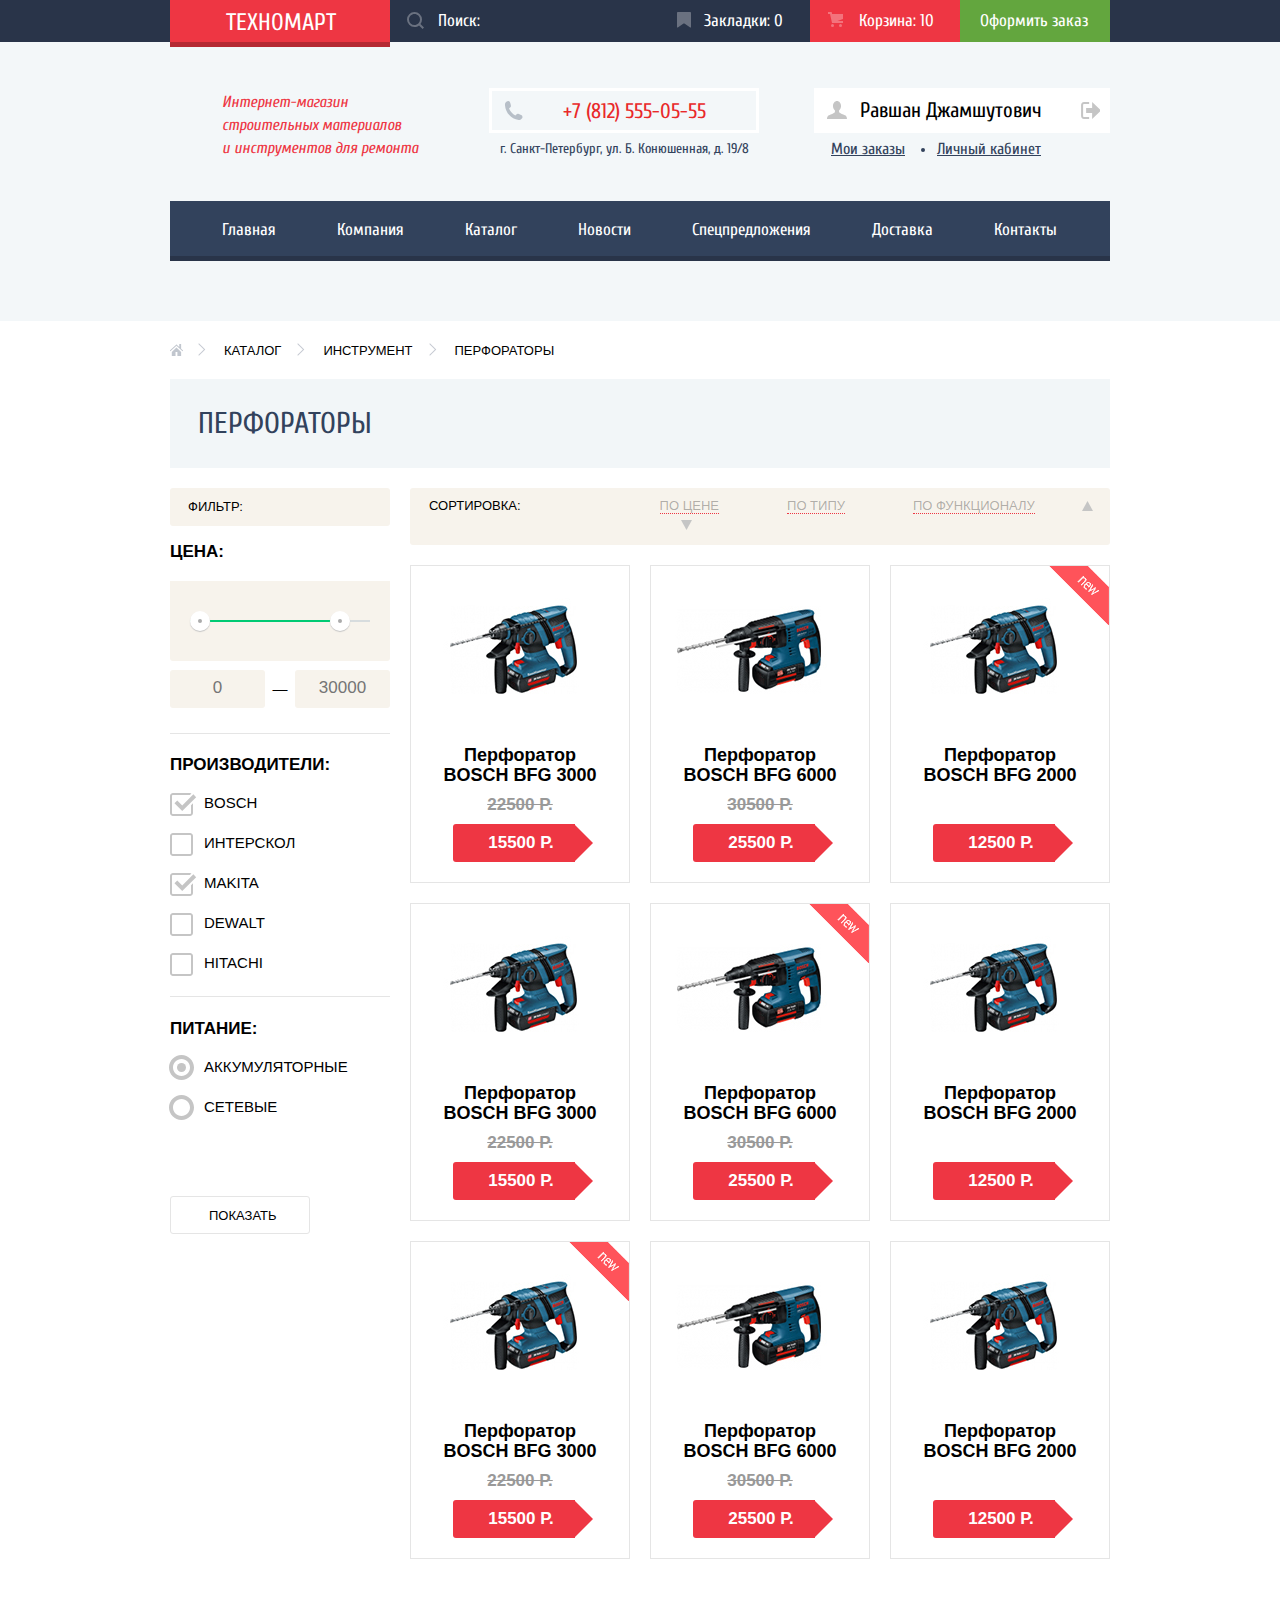
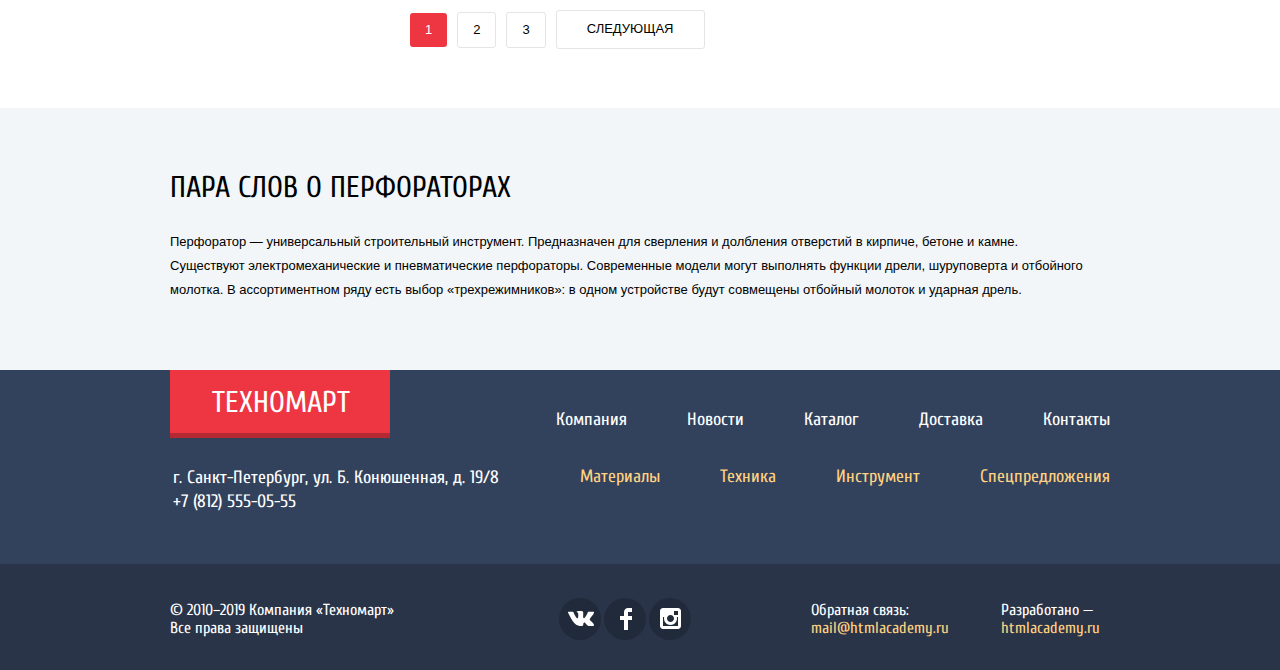
==== commit eef9fe1b: "Внес все правки отмеченные наставником на предзащите. Не выполнил только дополнительный критерий по " ====
--- a/catalog.html
+++ b/catalog.html
@@ -261,8 +261,7 @@
         <div class="container site-footer__container">
           <a class="logo site-footer__logo" href="index.html">Техномарт</a>
           <address class="site-footer__address">
-            г. Санкт-Петербург, ул. Б. Конюшенная, д. 19/8
-            <br>+7 (812) 555-05-55
+            г. Санкт-Петербург, ул. Б. Конюшенная, д. 19/8 +7 (812) 555-05-55
           </address>
           <ul class="site-footer__company" aria-label="Нижнее меню сайта">
             <li><a href="#">Компания</a></li>
@@ -281,17 +280,14 @@
       </div>
       <div class="site-footer__bottom">
         <div class="container site-footer__container">
-        <p class="site-footer__copyright">© 2010–2019 Компания «Техномарт»
-        <br>Все права защищены</p>
+        <p class="site-footer__copyright">© 2010–2019 Компания «Техномарт» Все права защищены</p>
         <ul class="social site-footer__social" aria-label="Наши страницы в социальных сетях">
           <li><a class="social-vk" href="#"><span class="visually-hidden">Вконтакте</span></a></li>
           <li><a class="social-fb" href="#"><span class="visually-hidden">Фейсбук</span></a></li>
           <li><a class="social-insta" href="#"><span class="visually-hidden">Инстаграм</span></a></li>
         </ul>
-        <p class="site-footer__feedback">Обратная связь:
-        <br><a href="mailto:mail@htmlacademy.ru">mail@htmlacademy.ru</a></p>
-        <p class="site-footer__developer">Разработано —
-        <br><a href="https://htmlacademy.ru/intensive/htmlcss">htmlacademy.ru</a></p>
+        <p class="site-footer__feedback">Обратная связь: <a href="mailto:mail@htmlacademy.ru">mail@htmlacademy.ru</a></p>
+        <p class="site-footer__developer">Разработано — <a href="https://htmlacademy.ru/intensive/htmlcss">htmlacademy.ru</a></p>
         </div>
       </div>
     </footer>
--- a/css/style.min.css
+++ b/css/style.min.css
@@ -1 +1 @@
-html{-webkit-box-sizing:border-box;box-sizing:border-box;overflow-x:hidden}*,*::before,*::after{-webkit-box-sizing:inherit;box-sizing:inherit}body{margin:0;font-family:"Cuprum",Arial,sans-serif;font-size:13px;line-height:24px;font-weight:400;color:#000;background-color:#fff}a{text-decoration:none}img{max-width:100%;height:auto}.container{width:960px;margin:0 auto;padding:0 10px}.site-header{display:-webkit-box;display:-ms-flexbox;display:flex;-webkit-box-orient:vertical;-webkit-box-direction:normal;-ms-flex-direction:column;flex-direction:column;background-color:#f3f7f9}.site-header__main-navigation{margin-top:39px;display:-webkit-box;display:-ms-flexbox;display:flex;-webkit-box-pack:center;-ms-flex-pack:center;justify-content:center;background-color:#32425c;-webkit-box-shadow:inset 0 -5px 0 0 #293449;box-shadow:inset 0 -5px 0 0 #293449}.site-header__top a:not(.logo),.site-header__address a,.site-header__account--out a,.site-header__name,.main-navigation__site-list a,.button-link{display:block;-webkit-box-sizing:border-box;box-sizing:border-box}.site-header__top a,.site-header__address a,.main-navigation__site-list a{color:#fff}.site-content p{font-family:"PT Sans",Arial,sans-serif;font-size:13px;line-height:24px;color:#000}.site-header ul{list-style:none}.site-header__top{margin-bottom:46px;background-color:#293449}.site-header__container{display:-webkit-box;display:-ms-flexbox;display:flex}.site-header__bottom{padding-bottom:60px}.site-header__top .logo,.site-footer__top .logo{display:block;-ms-flex-negative:0;flex-shrink:0;-ms-flex-item-align:start;align-self:flex-start;width:220px;-webkit-box-sizing:border-box;box-sizing:border-box;font-weight:400;color:#fff;text-transform:uppercase;text-align:center;background-color:#ee3643;-webkit-box-shadow:0 5px 0 0 #b52933;box-shadow:0 5px 0 0 #b52933}.site-header__top .site-header__logo{-ms-flex-negative:0;flex-shrink:0;padding-left:55px;padding-right:54px;padding-top:11px;padding-bottom:7px;font-size:24px;line-height:24px}.site-header__logo:hover,.site-header__logo:focus{background-color:#ca2c37}.site-header__search-form{position:relative;-ms-flex-negative:0;flex-shrink:0}.site-header__search-form button{position:absolute;top:12px;left:17px;width:17px;height:17px;background-image:url("../img/icon-search.svg");background-repeat:no-repeat;background-position:0 0;background-color:transparent;border:0;opacity:.3}.site-header__search-form button:hover,.site-header__search-form button:focus{opacity:1;cursor:pointer}.site-header__search-field{display:block;width:270px;height:42px;padding-top:11px;padding-bottom:13px;padding-left:48px;font-size:17px;line-height:18px;font-weight:400;color:#fff;background-color:transparent;border:0}.site-header__search-form:hover{background-color:#212a3a}.site-header__search-field:hover+button{opacity:1}.site-header__search-field::-webkit-input-placeholder{color:#fff}.site-header__search-field:-moz-placeholder{color:#fff}.site-header__search-field:focus{color:#000;background-color:#fff}.site-header__search-field:focus+button{background-image:url("../img/icon-search-focus.svg");opacity:1}.site-header__search-field:focus::-webkit-input-placeholder{color:#929292}.site-header__search-field:focus:-moz-placeholder{color:#929292}.site-header__top a{-ms-flex-negative:0;flex-shrink:0;width:150px;padding-top:12px;padding-bottom:12px;font-size:17px;line-height:18px;font-weight:400;color:#fff;text-align:center;white-space:nowrap}.site-header__bookmarcs,.site-header__cart{position:relative}.site-header__bookmarcs{padding-left:44px;padding-right:28px}.site-header__bookmarcs::before{content:"";position:absolute;top:12px;left:17px;width:14px;height:16px;background-image:url("../img/icon-bookmark.svg");background-repeat:no-repeat;background-position:0 0;opacity:.3}.site-header__cart{padding-left:49px;padding-right:31px}.site-header__cart::before{content:"";position:absolute;top:12px;left:18px;width:15px;height:15px;background-image:url("../img/cart-icon.svg");background-repeat:no-repeat;background-position:0 0;opacity:.3}.site-header__bookmarcs:hover,.site-header__cart:hover,.site-header__bookmarcs:focus,.site-header__cart:focus{background-color:#212a3a}.site-header__bookmarcs:hover::before,.site-header__bookmarcs:focus::before,.site-header__cart:hover::before,.site-header__cart:focus::before{opacity:1}.site-header__bookmarcs:active,.site-header__cart:active{background-color:#161d29;opacity:.6}.site-header__bookmarcs--full,.site-header__cart--full{background-color:#ee3643}.site-header__cart--full:hover,.site-header__cart--full:focus{background-color:#ca2c37}.site-header__cart--full:active{background-color:#ba2732}.site-header__order{-ms-flex-negative:0;flex-shrink:0;padding-left:20px;padding-right:22px;background-color:#63a63e}.site-header__order:hover,.site-header__order:focus{background-color:#5fbb2d}.site-header__order:active{background-color:#518534;opacity:.5}.site-header__main-title{-ms-flex-negative:0;flex-shrink:0;width:250px;margin:0;margin-right:20px;padding-top:3px;padding-left:52px;font-style:italic;font-weight:400;font-size:16px;line-height:23px}.site-header__main-title a{color:#ee3643}.site-header__address{position:relative;-ms-flex-negative:0;flex-shrink:0;margin-left:49px}.site-header__address a{padding-top:13px;padding-bottom:11px;padding-left:74px;padding-right:53px;font-size:21px;line-height:21px;font-style:normal;color:#e9292a;text-align:center;white-space:nowrap;-webkit-box-shadow:inset 0 0 0 3px #fff;box-shadow:inset 0 0 0 3px #fff}.site-header__address a::before{content:"";position:absolute;top:13px;left:15px;width:19px;height:19px;background-image:url("../img/icon-phone.svg");background-repeat:no-repeat;background-position:0 0}.site-header__address span{display:block;padding-top:4px;font-size:14px;line-height:24px;color:#32425c;font-style:normal;text-align:center}.site-header__account{position:relative;-ms-flex-negative:0;flex-shrink:0;margin-left:auto}.site-header__account--out a,.site-header__name{padding-top:12px;padding-bottom:12px;font-size:21px;line-height:21px;color:#000;text-align:center;background-color:#fff}.site-header__account--out ul{display:-webkit-box;display:-ms-flexbox;display:flex;margin:0;padding:0}.site-header__account--out li{-ms-flex-negative:0;flex-shrink:0}.site-header__account a:hover:not(.site-header__out),.site-header__account a:focus:not(.site-header__out){color:#ee3643}.site-header__account a:active:not(.site-header__out){color:rgba(0,0,0,0.3)}.site-header__account--out .site-header__login{position:relative;margin-right:10px;padding-left:47px;padding-right:26px}.site-header__account--out .site-header__login::before,.site-header__account--out .site-header__login:active::before{content:"";position:absolute;top:14px;left:14px;width:20px;height:17px;background-image:url("../img/icon-login-gray.svg");background-repeat:no-repeat;background-position:0 0}.site-header__account--out .site-header__login:active::before{opacity:.3}.site-header__account--out .site-header__login:hover::before,.site-header__account--out .site-header__login:focus::before{background-image:url("../img/icon-login.svg")}.site-header__account--out .site-header__register{padding-left:24px;padding-right:24px}.site-header__name{position:relative;padding-left:46px;padding-right:68px}.site-header__name::before{content:"";position:absolute;top:13px;left:13px;width:20px;height:18px;background-image:url("../img/name.svg");background-repeat:no-repeat;background-position:0 -34px}.site-header__name:hover::before,.site-header__name:focus::before{background-position:0 -52px}.site-header__name:active::before{background-position:0 -34px}.site-header__name:active{color:rgba(0,0,0,0.3)}.site-header__account--in a:not(.site-header__name){font-size:16px;line-height:18px;color:#32425c;text-decoration:underline}.site-header__account--in a:hover,.site-header__account--in a:focus{color:#ee3643}.site-header__account--in a:active{color:rgba(0,0,0,0.3)}.site-header__account--in ul,.main-navigation__site-list{padding:0;margin:0}.site-header__account--in ul{display:-webkit-box;display:-ms-flexbox;display:flex;padding-top:5px;margin-left:17px}.site-header__account--in li:first-of-type{position:relative;padding-right:32px}.site-header__account--in li:first-of-type::after{content:"";position:absolute;left:90px;top:10px;width:4px;height:4px;background-color:#32425c;border-radius:50%}.site-header__out{position:absolute;top:14px;right:10px;width:20px;height:17px;background-image:url("../img/name.svg");background-repeat:no-repeat;background-position:0 0}.site-header__out:hover,.site-header__out:focus{background-position:0 -17px}.site-header__out:active{background-position:0 0}.main-navigation__site-list{display:-webkit-box;display:-ms-flexbox;display:flex;-ms-flex-wrap:wrap;flex-wrap:wrap;background-color:#32425c;-webkit-box-shadow:inset 0 -5px 0 0 #293449;box-shadow:inset 0 -5px 0 0 #293449}.main-navigation__site-list a{padding-top:20px;padding-bottom:23px;padding-left:30px;padding-right:31px;font-size:17px;line-height:17px;text-align:center}.main-navigation__site-list li{-ms-flex-negative:0;flex-shrink:0}.main-navigation__site-list a:hover,.main-navigation__site-list a:focus{background-color:#293449}.main-navigation__site-list a:active{opacity:.5}.breadcrumbs{display:-webkit-box;display:-ms-flexbox;display:flex;-ms-flex-wrap:wrap;flex-wrap:wrap;margin-top:21px;margin-bottom:19px;padding:0;list-style:none;font-family:"PT Sans",Arial,sans-serif;color:#000;font-size:13px;line-height:18px;text-transform:uppercase}.breadcrumbs a{display:block;color:#000}.breadcrumbs li{position:relative;padding-right:2px;padding-left:40px}.breadcrumbs li:first-child{padding-left:0;width:14px;background-image:url("../img/icon-home.svg");background-repeat:no-repeat;background-size:14px 12px;background-position:-1px 2px}.breadcrumbs li:first-child span{display:block;width:20px;visibility:hidden}.breadcrumbs li:not(:last-child)::after{content:"";position:absolute;top:3px;right:-18px;z-index:1;width:9px;height:9px;border-radius:50px 0 0 0;-webkit-box-shadow:1px 1px 0 0 #c5c9d1;box-shadow:1px 1px 0 0 #c5c9d1;-webkit-transform:rotate(-45deg);transform:rotate(-45deg)}.advantages{margin-top:59px}.advantages__top-row{display:-webkit-box;display:-ms-flexbox;display:flex;-ms-flex-wrap:wrap;flex-wrap:wrap;-webkit-box-align:start;-ms-flex-align:start;align-items:flex-start}.advantages__item{position:relative;-ms-flex-negative:0;flex-shrink:0;width:300px;background-repeat:no-repeat}.flag{position:absolute;right:0;z-index:5;width:60px;height:60px;overflow:hidden;text-indent:-1000px}.flag-new{background:url("../img/new-flag.png") no-repeat 0 0}.advantages__item a:hover,.advantages__item a:focus{background:rgba(0,0,0,0.2)}.advantages__item a:active{background:rgba(0,0,0,0.3)}.advantages__top-row .advantages__item:not(:nth-of-type(3n)){margin-right:20px}.advantages__top-row .advantages__item:not(:nth-of-type(-n+3)){margin-top:20px}.advantages__item b{display:block;padding-top:21px;padding-left:22px;font-weight:bold;font-size:24px;line-height:30px;color:#fff}.advantages__item a{display:block;margin-top:12px;margin-left:25px;margin-right:140px;margin-bottom:22px;padding-top:11px;padding-bottom:9px;padding-left:21px;padding-right:23px;-webkit-box-sizing:border-box;box-sizing:border-box;width:135px;font-weight:normal;font-size:14px;line-height:18px;text-align:center;color:#fff;text-transform:uppercase;white-space:nowrap;background:rgba(0,0,0,0.1);border-radius:3px}.advantages__item--materials{background-color:#ffbf47;background-image:url("../img/icon-materials.svg");background-size:44px 65px;background-position:213px 31px}.advantages__item--instruments{background-color:#3bbce3;background-image:url("../img/icon-instruments.svg");background-size:75px 61px;background-position:197px 33px}.advantages__item--equipment{background-color:#dc91d8;background-image:url("../img/icon-equipment.svg");background-size:78px 62px;background-position:191px 31px}.advantages__bottom-row{display:-webkit-box;display:-ms-flexbox;display:flex;margin-top:20px}.advantages__slider{position:relative;-ms-flex-negative:0;flex-shrink:0;width:620px;height:266px;margin-right:20px;overflow:hidden;background-color:#ccc}.advantages__slides{width:200%}.advantages__slide{position:relative;float:left;width:620px;background-repeat:no-repeat;background-size:620px 266px}.advantages__slide span{display:block;padding-top:23px;padding-left:23px;padding-bottom:46px;font-size:36px;line-height:36px;font-weight:bold;color:#fff;text-transform:uppercase}.advantages__slide p{position:absolute;top:61px;left:24px;margin:0;font-family:"Cuprum",Arial,sans-serif;font-size:18px;line-height:24px;color:#fff}.advantages__slide .button-link{margin-top:101px;margin-left:25px;padding-left:45px;margin-bottom:22px;padding-right:41px;width:195px}.advantages__slide-perforators{background-image:url("../img/perforators.jpg")}.advantages__slide-drills{background-image:url("../img/drills.jpg")}.advantages__slider input[type="radio"]{display:none}.advantages__slider-controls{position:absolute;left:297px;bottom:38px;z-index:1;display:-webkit-box;display:-ms-flexbox;display:flex}.advantages__slider-controls label{width:6px;height:6px;margin-right:14px;background-color:#fff;border-radius:50%;-webkit-box-shadow:0 0 0 2px #fff;box-shadow:0 0 0 2px #fff;cursor:pointer}.slider__btn{position:absolute;bottom:74px;width:22px;height:40px;background-image:url("../img/slider-left.svg");background-repeat:no-repeat;background-color:transparent;border:0}.slider__btn--prev{right:290px}.slider__btn--next{left:281px;-webkit-transform:rotate(180deg);transform:rotate(180deg)}#btn-1:checked ~ .advantages__slider-controls label[for="btn-1"],#btn-2:checked ~ .advantages__slider-controls label[for="btn-2"]{background-color:#ee3643}#btn-1:checked ~ .advantages__slides{-webkit-transform:translate(0);transform:translate(0)}#btn-2:checked ~ .advantages__slides{-webkit-transform:translate(-620px);transform:translate(-620px)}.advantages__bottom-right{-ms-flex-negative:0;flex-shrink:0;display:-webkit-box;display:-ms-flexbox;display:flex;-ms-flex-wrap:wrap;flex-wrap:wrap;-webkit-box-orient:vertical;-webkit-box-direction:normal;-ms-flex-direction:column;flex-direction:column}.advantages__bottom-right .advantages__item:last-of-type{margin-top:20px}.advantages__item--discounts{background-color:#8ed78f;background-image:url("../img/icon-discounts.svg");background-size:59px 72px;background-position:196px 26px}.advantages__item--delivery{background-color:#ffc047;background-image:url("../img/icon-delivery.svg");background-size:78px 63px;background-position:191px 32px}.top-block{display:-webkit-box;display:-ms-flexbox;display:flex;-webkit-box-align:center;-ms-flex-align:center;align-items:center;background-color:#f9f5f0;border-radius:3px}.top-block h2{-ms-flex-negative:0;flex-shrink:0;margin:0;padding-top:30px;padding-bottom:29px;padding-left:28px;font-size:30px;line-height:30px;font-weight:normal;color:#32425c;text-transform:uppercase}.top-link{-ms-flex-negative:0;flex-shrink:0;margin-right:24px;margin-left:auto;width:253px;text-align:center}.manufacturers{margin-top:21px}.manufacturers__container{display:-webkit-box;display:-ms-flexbox;display:flex;-ms-flex-wrap:wrap;flex-wrap:wrap}.manufacturers__top-block{display:-webkit-box;display:-ms-flexbox;display:flex;width:100%;-webkit-box-flex:1;-ms-flex-positive:1;flex-grow:1;margin-bottom:20px}.manufacturers__logo{display:-webkit-box;display:-ms-flexbox;display:flex;-webkit-box-pack:center;-ms-flex-pack:center;justify-content:center;-webkit-box-align:center;-ms-flex-align:center;align-items:center;-ms-flex-negative:0;flex-shrink:0;width:220px;height:145px;margin-bottom:20px;border:1px solid #eaeaea}.manufacturers__logo:hover,.manufacturers__logo:focus{-webkit-box-shadow:0 10px 25px 0 rgba(41,52,73,0.5);box-shadow:0 10px 25px 0 rgba(41,52,73,0.5)}.manufacturers__logo:active{opacity:.3}.manufacturers__logo:not(:nth-of-type(4n)){margin-right:20px}.manufacturers__logo img{max-width:220px;max-height:145px}.about .container{display:-webkit-box;display:-ms-flexbox;display:flex}.about-us{width:540px;-ms-flex-negative:0;flex-shrink:0}.contacts{width:300px;-ms-flex-negative:0;flex-shrink:0;margin-left:auto}.about-us h2,.contacts h2{margin-top:0;font-size:30px;line-height:30px;color:#000;font-weight:normal;text-transform:uppercase}.contacts__map{margin-top:32px}.about-us p:not(:last-of-type){margin-bottom:25px}.about-us p:last-of-type{margin-bottom:10px}.about-us__companies{padding:0;margin-top:21px;margin-bottom:36px;font-size:18px;line-height:20px;color:#000;list-style:none}.about-us__companies li{position:relative;padding-left:36px}.about-us__companies li:not(:first-of-type){padding-top:20px}.about-us__companies li::before{content:"";position:absolute;top:28px;left:0;width:25px;height:2px;background-color:#ee3643}.about-us__companies li:first-of-type::before{top:9px;left:0}.button-link{padding-top:10px;padding-bottom:10px;font-size:14px;line-height:18px;color:#fff;text-align:center;text-transform:uppercase;background-color:#ee3643;border-radius:3px}.button-link:hover,.button-link:focus{background-color:#ca2c37}.button-link:active{background-color:#ba2732}.services{margin-top:65px;margin-bottom:78px;background-color:#f4f8f9}.services__about{padding-top:65px}.services__about h2{margin:0;font-size:30px;line-height:30px;font-weight:normal;text-transform:uppercase}.services__about p{width:400px;margin-top:26px;margin-bottom:68px}.services__container input[type="radio"]{display:none}.services__list{position:relative;-ms-flex-negative:0;flex-shrink:0;width:240px;margin:0;margin-bottom:100px;padding:0;list-style:none}.services__list::after{content:"";position:absolute;width:10px;height:272px;top:-42px;right:0;background-image:url("../img/services-shadow.png");background-repeat:no-repeat}.services__list label{display:block;padding-top:16px;padding-bottom:16px;padding-left:22px;font-size:21px;line-height:30px;color:#fff;font-weight:bold;background-color:#32425c;-webkit-box-shadow:inset 0 1px 0 0 #405069,inset 0 -1px 0 0 #293449;box-shadow:inset 0 1px 0 0 #405069,inset 0 -1px 0 0 #293449}.services__list label:hover,.services__list label:focus{background-color:#293449;cursor:pointer}#services-btn-1:checked ~ .services__list label[for="services-btn-1"],#services-btn-2:checked ~ .services__list label[for="services-btn-2"],#services-btn-3:checked ~ .services__list label[for="services-btn-3"]{color:#32425c;background-color:#fff;-webkit-box-shadow:none;box-shadow:none}.services__all{display:-webkit-box;display:-ms-flexbox;display:flex}.services__content{display:none}.services__content{-ms-flex-negative:0;flex-shrink:0;width:100%;margin-left:80px;background-repeat:no-repeat}.services__content h3{margin:0;width:400px;font-size:36px;line-height:36px;color:#32425c;font-weight:normal;text-transform:uppercase}.services__content p{margin-top:24px}.services__content p{width:375px}.services__content--delivery p{width:275px}.services__content--delivery{background-image:url("../img/delivery.png");background-position:151px 24px;background-size:468px 261px}.services__content--warranty{background-image:url("../img/guarantee.png");background-position:239px 2px;background-size:389px 283px}.services__content--credit{background-image:url("../img/credit.png");background-position:165px 0;background-size:465px 285px}.services__content--credit .button-link{width:195px;margin-top:26px}#services-btn-1:checked ~ .services__content--delivery,#services-btn-2:checked ~ .services__content--warranty,#services-btn-3:checked ~ .services__content--credit{display:block}.about-us__link{width:220px}.contacts__link{width:300px;margin-top:32px}.products{display:-webkit-box;display:-ms-flexbox;display:flex;-ms-flex-wrap:wrap;flex-wrap:wrap}.products--index{margin-top:53px}.products--catalog .products__container{display:-webkit-box;display:-ms-flexbox;display:flex;-ms-flex-wrap:wrap;flex-wrap:wrap}.products_top-catalog{width:100%;margin-bottom:20px;background-color:#f2f6f8}.products_top-catalog h2{margin:0;padding-top:30px;padding-bottom:29px;padding-left:28px;font-size:30px;line-height:30px;font-weight:normal;text-transform:uppercase;color:#32425c}.products__filter .products__filter-title{display:block;font-size:13px;line-height:18px;padding-top:10px;padding-bottom:10px;padding-left:18px;background-color:#f7f3ec;border-radius:3px}.products__products{display:-webkit-box;display:-ms-flexbox;display:flex;-ms-flex-wrap:wrap;flex-wrap:wrap;padding:0;margin:0;list-style:none}.products__products li{margin-top:20px}.products__products--index li:not(:nth-of-type(4n)){margin-right:20px}.products__products--catalog li:not(:nth-of-type(3n)){margin-right:20px}.products__product{position:relative;display:-webkit-box;display:-ms-flexbox;display:flex;-webkit-box-orient:vertical;-webkit-box-direction:normal;-ms-flex-direction:column;flex-direction:column;-webkit-box-align:center;-ms-flex-align:center;align-items:center;width:220px;font-family:"PT Sans",Arial,sans-serif;background-color:#fff;border:1px solid #e5e5e5}.products__product:hover,.products__product:focus{-webkit-box-shadow:0 10px 25px 0 rgba(41,52,73,0.5);box-shadow:0 10px 25px 0 rgba(41,52,73,0.5)}.product__box{position:absolute;left:0;top:0;width:218px;background-color:#fff}.products__product:hover .product__box,.products__product:focus-within .product__box{z-index:2}.products__product .btn{display:block;width:135px;margin-left:auto;margin-right:auto;padding-top:10px;padding-bottom:10px;font-family:"Cuprum",Arial,sans-serif;font-size:14px;line-height:18px;text-align:center;text-transform:uppercase;border-radius:3px}.products__product .btn--buy{position:relative;margin-top:43px;margin-bottom:7px;color:#fff;background-color:#63a63e;-webkit-box-shadow:inset 0 -3px 0 0 #367315;box-shadow:inset 0 -3px 0 0 #367315}.products__product .btn--buy:hover,.products__product .btn--buy:focus{background-color:#5fbb2d}.products__product .btn--buy:active{background-color:#367315}.products__product .btn--buy::before{content:"";position:absolute;top:11px;left:12px;width:15px;height:15px;background-image:url("../img/cart-icon.svg");background-repeat:no-repeat;background-position:0 0;opacity:.3}.products__product .btn--buy:hover::before,.products__product .btn--buy:focus::before,.products__product .btn--buy:active::before{opacity:1}.products__product .btn--favorites{margin-bottom:43px;color:#32425c;-webkit-box-shadow:inset 0 0 0 3px #63a63e;box-shadow:inset 0 0 0 3px #63a63e}.products__product .btn--favorites:hover,.products__product .btn--favorites:focus{-webkit-box-shadow:inset 0 0 0 3px #32425c;box-shadow:inset 0 0 0 3px #32425c}.products__product .btn--favorites:active{-webkit-box-shadow:inset 0 0 0 3px #32425c;box-shadow:inset 0 0 0 3px #32425c;opacity:.3}.products__filter{width:220px;font-family:"PT Sans",Arial,sans-serif;text-transform:uppercase;font-size:15px;line-height:20px}.products__sorting-catalog{width:700px;margin-left:20px}.products__filter fieldset{padding:0;border:0;margin:0}.products__filter .products__filter-range{margin-top:11px}.products__filter .products__filter-checkbox{margin-top:16px}.products__range-price{margin-top:14px}.products__range-price,.products__manufacturers-list{border-bottom:1px solid #e5e5e5}.products__ranges{position:relative;width:220px;padding:39px 20px;background-color:#f7f3ec;border-radius:0 0 3px 3px}.products__range-scale--off{width:180px;height:2px;background-color:#d7dcde}.products__range-scale--on{position:absolute;top:39px;width:152px;height:2px;background-color:#00ca74}.products__range-btn{position:absolute;z-index:1;top:30px;width:20px;height:20px;padding:0;background-color:#fff;border-radius:50%;border:0;-webkit-box-shadow:0 1px 1px 0 #c5c5c5;box-shadow:0 1px 1px 0 #c5c5c5;cursor:pointer}.products__range-btn--lower{left:20px}.products__range-btn::before{content:"";position:absolute;top:8px;left:8px;width:4px;height:4px;background-color:#ababab;border-radius:50%}.products__range-btn--upper{right:40px}.products__range-outputs{display:-webkit-box;display:-ms-flexbox;display:flex;-webkit-box-pack:justify;-ms-flex-pack:justify;justify-content:space-between;-webkit-box-align:center;-ms-flex-align:center;align-items:center;margin-top:9px;margin-bottom:25px}.products__range-outputs input[type="text"]{width:95px;height:38px;padding-bottom:4px;font-size:17px;line-height:18px;text-align:center;border:0;background-color:#f7f3ec;border-radius:3px}.products__manufacturers-list,.products__power-list{padding:0;margin:0;margin-top:13px;padding-left:34px;padding-bottom:23px;list-style:none}.products__manufacturers-list label,.products__power-list label{position:relative;cursor:pointer}.products__checkbox:focus+label::before{background-position:0 0}.products__checkbox:disabled+label,.products__radio:disabled+label{opacity:.4}.products__manufacturers-list label::before,.products__power-list label::before{content:"";position:absolute;left:-34px;top:-1px;width:27px;height:23px;background-image:url("../img/check-radio.svg");background-repeat:no-repeat;background-position:0 -23px}.products__manufacturers-list label:hover::before,.products__manufacturers-list label:focus::before{background-position:0 0}.products__checkbox:checked+label::before{background-position:0 -69px}.products__checkbox:checked+label:hover::before,.products__checkbox:checked+label:focus::before{background-position:0 -46px}.products__checkbox:checked:focus+label::before{background-position:0 -46px}.products__power-list label::before{left:-35px;top:-3px;width:27px;height:25px;background-position:0 -117px}.products__power-list label:hover::before,.products__power-list label:focus::before{background-position:0 -92px}.products__radio:checked+label::before{background-position:0 -167px}.products__radio:checked+label:hover::before,.products__radio:checked+label:focus::before{background-position:0 -142px}.products__radio:checked:focus+label::before{background-position:0 -142px}.products__manufacturers-list li:not(:last-child),.products__power-list li:not(:last-child){padding-bottom:20px}.products__filter .products__filter-radio{margin-top:17px;margin-bottom:56px}.products__filter legend{font-size:17px;line-height:30px;font-weight:700}.products__filter button[type="submit"]{width:140px;padding-top:10px;padding-bottom:8px;padding-left:38px;padding-right:39px;text-align:center;font-size:13px;line-height:18px;text-transform:uppercase;background-color:#fff;border:1px solid #e5e5e5;border-radius:3px}.products__filter button[type="submit"]:hover,.products__filter button[type="submit"]:focus{border:1px solid #bdc6ca}.products__filter button[type="submit"]:active{border:1px solid #ee3643}.products__sorting{display:-webkit-box;display:-ms-flexbox;display:flex;padding-top:9px;padding-left:19px;padding-bottom:10px;font-family:"PT Sans",Arial,sans-serif;font-size:13px;line-height:18px;text-transform:uppercase;background-color:#f7f3ec;border-radius:3px}.products__sorting ul{display:-webkit-box;display:-ms-flexbox;display:flex;-ms-flex-wrap:wrap;flex-wrap:wrap;padding:0;margin:0;margin-left:139px;list-style:none}.products__sorting li{-ms-flex-negative:0;flex-shrink:0}.products__sorting li:not(:nth-last-of-type(-n+3)){padding-right:68px}.products__sorting li:nth-last-of-type(3){padding-right:47px}.products__sorting li:last-of-type{padding-left:21px}.products__arrow svg{margin-top:4px;fill:#c5c5c5}.products__arrow:hover svg{fill:#000}.products__arrow:focus svg,.products__arrow:active svg{fill:#ee3643}.products__sorting-btn:not(:nth-last-of-type(-n+2)) a{color:rgba(0,0,0,0.3);border-bottom:1px dotted #ee3643}.products__sorting-btn a:hover{color:#000;border:0}.products__sorting-btn a:focus,.products__sorting-btn a:active{color:#ee3643;border:0}.products__product img{z-index:1;display:block;width:218px;height:170px;margin:0 auto}.products__product h3{-webkit-box-ordinal-group:2;-ms-flex-order:1;order:1;width:160px;margin-top:9px;margin-bottom:11px;font-size:18px;line-height:20px;font-weight:700;text-align:center}.products__product b{-webkit-box-ordinal-group:2;-ms-flex-order:1;order:1;display:block;font-size:17px;line-height:18px;font-weight:700;text-transform:uppercase}.products__old-price{margin-bottom:10px;color:#999;text-align:center;text-decoration:line-through}.products__price{position:relative;width:122px;margin-top:auto;margin-left:-12px;margin-bottom:20px;padding-top:10px;padding-bottom:10px;padding-left:35px;color:#fff;background-color:#ee3643;border-radius:3px 0 0 3px}.products__price::after{content:"";position:absolute;top:0;left:121px;border:19px solid #fff;border-right:0;border-left:19px solid #ee3643;border-top:19px solid transparent;border-bottom:19px solid transparent}.products__pagination{display:-webkit-box;display:-ms-flexbox;display:flex;-ms-flex-wrap:wrap;flex-wrap:wrap;width:700px;margin-left:240px;margin-top:51px}.products__pagination a{padding:9px 15px 10px;font-family:"PT Sans",Arial,sans-serif;font-size:13px;line-height:18px;color:#000;text-transform:uppercase;border:1px solid #e5e5e5;border-radius:3px}.products__pagination a:hover,.products__pagination a:focus{border-color:#bdc6ca}.products__pagination a:active{border-color:#ee3643}.products__pagination .products__next-page{-ms-flex-negative:0;flex-shrink:0;padding-left:30px;padding-right:31px}.site-pagination{display:-webkit-box;display:-ms-flexbox;display:flex;-ms-flex-wrap:wrap;flex-wrap:wrap;-ms-flex-negative:0;flex-shrink:0;margin:0;margin-top:8px;padding:0;list-style:none}.site-pagination li{-ms-flex-negative:0;flex-shrink:0;margin-right:10px}.current a{color:#fff;background-color:#ee3643;border:0}.about{margin-bottom:86px}.about-product{margin-top:59px;background-color:#f2f6f8}.about-product__content h2{margin:0;padding-top:65px;font-size:30px;line-height:30px;font-weight:normal;text-transform:uppercase}.about-product__content p{margin:0;padding-top:27px;padding-bottom:68px}.site-footer__logo{padding-left:42px;padding-right:42px;padding-top:18px;padding-bottom:15px;font-size:30px;line-height:30px}.site-footer__logo a:hover,.site-footer__logo a:focus{text-decoration:none}.site-footer__top{background-color:#32425c}.site-footer__top .container{display:-webkit-box;display:-ms-flexbox;display:flex;-ms-flex-wrap:wrap;flex-wrap:wrap;padding-bottom:50px}.site-footer__top li{-ms-flex-negative:0;flex-shrink:0;padding-left:60px;padding-top:15px}.site-footer__address{-webkit-box-ordinal-group:2;-ms-flex-order:1;order:1;margin-top:16px;padding-left:3px;font-size:18px;line-height:24px;color:#fff;font-style:normal;text-decoration:none}.site-footer__top ul{display:-webkit-box;display:-ms-flexbox;display:flex;-ms-flex-wrap:wrap;flex-wrap:wrap;-webkit-box-pack:end;-ms-flex-pack:end;justify-content:flex-end;margin-left:auto;list-style:none;font-size:18px;line-height:24px}.site-footer__advantages{width:600px;-webkit-box-ordinal-group:3;-ms-flex-order:2;order:2;margin-top:0;padding:0}.site-footer__company{width:620px;margin-top:23px;padding:0}.site-footer__top a:not(.site-footer__logo):hover,.site-footer__top a:not(.site-footer__logo):focus{text-decoration:underline}.site-footer__top a:active{text-decoration:none}.site-footer__company a{color:#fff}.site-footer__company a:active{color:rgba(255,255,255,0.5)}.site-footer__advantages a{color:#ffd180}.site-footer__advantages a:active{color:rgba(255,209,128,0.5)}.site-footer__bottom .container{display:-webkit-box;display:-ms-flexbox;display:flex;-webkit-box-align:center;-ms-flex-align:center;align-items:center}.site-footer__bottom .site-footer__container{padding-bottom:30px}.site-footer__bottom p{margin-top:0;margin-bottom:0;padding-top:33px;font-size:16px;line-height:18px;color:#fff}.site-footer__copyright{-ms-flex-negative:0;flex-shrink:0;width:300px}.site-footer__feedback{margin-left:auto;margin-right:52px}.site-footer__bottom a{color:#ffd180}.social a{display:-webkit-box;display:-ms-flexbox;display:flex;width:42px;height:42px;background-repeat:no-repeat;background-color:#212a3a;background-position:54% 49%;border-radius:50%}.social-vk{background-image:url("../img/vk-icon.svg")}.social-fb{background-image:url("../img/fb-icon.svg")}.social-insta{background-image:url("../img/insta-icon.svg")}.social a:hover,.social a:focus,.social a:active{background-color:#ee3643}.social img{margin:auto}.site-footer__social{display:-webkit-box;display:-ms-flexbox;display:flex;-ms-flex-wrap:wrap;flex-wrap:wrap;-webkit-box-pack:center;-ms-flex-pack:center;justify-content:center;width:275px;padding:0;padding-top:34px;margin:0;margin-left:19px;list-style:none}.site-footer__social li{margin-right:3px}.site-footer__social li:nth-of-type(n+7){margin-top:10px}.site-footer__developer{margin-right:14px}.site-footer__bottom a:hover,.site-footer__bottom a:focus{text-decoration:underline}.site-footer__bottom a:active{text-decoration:none;color:#ee3643}.site-footer__bottom{background-color:#293449}.modal-map,.modal-write,.modal-order,.overlay{display:none}.modal{position:fixed;left:50%;top:50%;z-index:25;-webkit-transform:translate(-50%,-50%);transform:translate(-50%,-50%)}.modal-map{width:940px;height:446px;overflow:hidden;background-color:#fff;-webkit-box-shadow:0 0 18px 1px rgba(0,0,0,0.5);box-shadow:0 0 18px 1px rgba(0,0,0,0.5)}.modal-write,.modal-order{width:620px;color:#000;background-color:#fff;-webkit-box-shadow:0 -7px 0 0 #ff5357,0 20px 40px 0 rgba(0,0,0,0.75);box-shadow:0 -7px 0 0 #ff5357,0 20px 40px 0 rgba(0,0,0,0.75)}.modal-clearfix{margin:0 80px}.modal-write .fields{display:-webkit-box;display:-ms-flexbox;display:flex;-ms-flex-wrap:wrap;flex-wrap:wrap;margin-top:47px;margin-bottom:17px;padding:0;border:0}.modal-write label{display:block;-ms-flex-negative:0;flex-shrink:0;font-size:18px;line-height:18px}.modal-write input,.modal-write textarea{display:block;margin-top:10px;margin-bottom:20px;font-family:"PT Sans",Arial,sans-serif;font-size:13px;line-height:18px;border:2px solid #dee3e4;border-radius:3px}.modal-write input:hover,.modal-write textarea:hover{border-color:#b5b5b5}.modal-write input:focus,.modal-write textarea:focus{border-color:#ee3643}.modal-write input{height:38px;padding:0 13px}.modal-write textarea{width:460px;height:114px;padding:8px 13px;resize:none}.modal-write input[name="name"],.modal-write input[name="email"]{width:220px}.modal-write input[name="name"]{margin-right:20px}.modal-write::-webkit-input-placeholder{color:#a9a9a9}.modal-write:-moz-placeholder{color:#a9a9a9}.modal-bottom{padding-top:37px;padding-bottom:37px;background-color:#f4f4f4}.modal-bottom .button-link{width:460px;border:0}.modal-close{position:absolute;top:6px;right:5px;width:27px;background:0;border:0}.modal-close::before,.modal-close::after{content:"";position:absolute;top:0;left:10px;width:4px;height:28px;background-color:#ee3643;cursor:pointer}.modal-close::before{-webkit-transform:rotate(45deg);transform:rotate(45deg)}.modal-close::after{-webkit-transform:rotate(-45deg);transform:rotate(-45deg)}.modal-order p{padding:65px 0 69px 55px;font-size:30px;line-height:30px;text-align:center;background-image:url("../img/form-ok.svg");background-repeat:no-repeat;background-size:66px 66px;background-position:0 48px}.order-bottom{display:-webkit-box;display:-ms-flexbox;display:flex;-ms-flex-wrap:wrap;flex-wrap:wrap}.modal-order .button-link{width:220px;-ms-flex-negative:0;flex-shrink:0}.order-close,.order-close:hover,.order-close:focus,.order-close:active{position:relative;top:0;left:0;margin-left:20px;color:#000;background-color:#fff;cursor:pointer}.order-close::before,.order-close::after{top:-195px;left:279px}.overlay{position:fixed;top:0;left:0;z-index:20;width:100%;height:100%;background-color:rgba(0,0,0,0.1)}.modal-show{display:block}.visually-hidden{position:absolute;width:1px;height:1px;margin:-1px;border:0;padding:0;white-space:nowrap;-webkit-clip-path:inset(100%);clip-path:inset(100%);clip:rect(0,0,0,0);overflow:hidden}
+html{-webkit-box-sizing:border-box;box-sizing:border-box;overflow-x:hidden}*,*::before,*::after{-webkit-box-sizing:inherit;box-sizing:inherit}body{margin:0;overflow:hidden;font-family:"Cuprum",Arial,sans-serif;font-size:13px;line-height:24px;font-weight:normal;color:#000;background-color:#fff}a{text-decoration:none}img{max-width:100%;height:auto}.container{width:960px;margin:0 auto;padding:0 10px}.site-header{display:-webkit-box;display:-ms-flexbox;display:flex;-webkit-box-orient:vertical;-webkit-box-direction:normal;-ms-flex-direction:column;flex-direction:column;background-color:#f3f7f9}.site-header__main-navigation{margin-top:39px;display:-webkit-box;display:-ms-flexbox;display:flex;-webkit-box-pack:center;-ms-flex-pack:center;justify-content:center;background-color:#32425c;-webkit-box-shadow:inset 0 -5px 0 0 #293449;box-shadow:inset 0 -5px 0 0 #293449}.site-header__top a:not(.logo),.site-header__address a,.site-header__account--out a,.site-header__name,.main-navigation__site-list a,.button-link{display:block;-webkit-box-sizing:border-box;box-sizing:border-box}.site-header__top a,.site-header__address a,.main-navigation__site-list a{color:#fff}.site-content p{font-family:"PT Sans",Arial,sans-serif;font-size:13px;line-height:24px;color:#000}.site-header ul{list-style:none}.site-header__top{margin-bottom:46px;background-color:#293449}.site-header__container{display:-webkit-box;display:-ms-flexbox;display:flex}.site-header__bottom{padding-bottom:60px}.site-header__top .logo,.site-footer__top .logo{display:block;-ms-flex-negative:0;flex-shrink:0;-ms-flex-item-align:start;align-self:flex-start;width:220px;-webkit-box-sizing:border-box;box-sizing:border-box;font-weight:normal;color:#fff;text-transform:uppercase;text-align:center;background-color:#ee3643;-webkit-box-shadow:0 5px 0 0 #b52933;box-shadow:0 5px 0 0 #b52933}.site-header__top .site-header__logo{-ms-flex-negative:0;flex-shrink:0;padding-left:55px;padding-right:54px;padding-top:11px;padding-bottom:7px;font-size:24px;line-height:24px}.site-header__logo:hover,.site-header__logo:focus{background-color:#ca2c37}.site-header__search-form{position:relative;-ms-flex-negative:0;flex-shrink:0}.site-header__search-form button{position:absolute;top:12px;left:17px;width:17px;height:17px;background-image:url("../img/icon-search.svg");background-repeat:no-repeat;background-position:0 0;background-color:transparent;border:0;opacity:.3}.site-header__search-form button:hover,.site-header__search-form button:focus{opacity:1;cursor:pointer}.site-header__search-field{display:block;width:270px;height:42px;padding-top:11px;padding-bottom:13px;padding-left:48px;font-size:17px;line-height:18px;font-weight:normal;color:#fff;background-color:transparent;border:0}.site-header__search-form:hover{background-color:#212a3a}.site-header__search-field:hover+button{opacity:1}.site-header__search-field::-webkit-input-placeholder{color:#fff}.site-header__search-field:-moz-placeholder{color:#fff}.site-header__search-field:focus{color:#000;background-color:#fff}.site-header__search-field:focus+button{background-image:url("../img/icon-search-focus.svg");opacity:1}.site-header__search-field:focus::-webkit-input-placeholder{color:#929292}.site-header__search-field:focus:-moz-placeholder{color:#929292}.site-header__top a{-ms-flex-negative:0;flex-shrink:0;width:150px;padding-top:12px;padding-bottom:12px;font-size:17px;line-height:18px;font-weight:normal;color:#fff;text-align:center;white-space:nowrap}.site-header__bookmarcs,.site-header__cart{position:relative}.site-header__bookmarcs{padding-left:44px;padding-right:28px}.site-header__bookmarcs::before{content:"";position:absolute;top:12px;left:17px;width:14px;height:16px;background-image:url("../img/icon-bookmark.svg");background-repeat:no-repeat;background-position:0 0;opacity:.3}.site-header__cart{padding-left:49px;padding-right:31px}.site-header__cart::before{content:"";position:absolute;top:12px;left:18px;width:15px;height:15px;background-image:url("../img/cart-icon.svg");background-repeat:no-repeat;background-position:0 0;opacity:.3}.site-header__bookmarcs:hover,.site-header__cart:hover,.site-header__bookmarcs:focus,.site-header__cart:focus{background-color:#212a3a}.site-header__bookmarcs:hover::before,.site-header__bookmarcs:focus::before,.site-header__cart:hover::before,.site-header__cart:focus::before{opacity:1}.site-header__bookmarcs:active,.site-header__cart:active{background-color:#161d29;opacity:.6}.site-header__bookmarcs--full,.site-header__cart--full{background-color:#ee3643}.site-header__cart--full:hover,.site-header__cart--full:focus{background-color:#ca2c37}.site-header__cart--full:active{background-color:#ba2732}.site-header__order{-ms-flex-negative:0;flex-shrink:0;padding-left:20px;padding-right:22px;background-color:#63a63e}.site-header__order:hover,.site-header__order:focus{background-color:#5fbb2d}.site-header__order:active{background-color:#518534;opacity:.5}.site-header__main-title{-ms-flex-negative:0;flex-shrink:0;width:250px;margin:0;margin-right:20px;padding-top:3px;padding-left:52px;font-style:italic;font-weight:normal;font-size:16px;line-height:23px}.site-header__main-title a{color:#ee3643}.site-header__address{position:relative;-ms-flex-negative:0;flex-shrink:0;margin-left:49px}.site-header__address a{padding-top:13px;padding-bottom:11px;padding-left:74px;padding-right:53px;font-size:21px;line-height:21px;font-style:normal;color:#e9292a;text-align:center;white-space:nowrap;-webkit-box-shadow:inset 0 0 0 3px #fff;box-shadow:inset 0 0 0 3px #fff}.site-header__address a::before{content:"";position:absolute;top:13px;left:15px;width:19px;height:19px;background-image:url("../img/icon-phone.svg");background-repeat:no-repeat;background-position:0 0}.site-header__address span{display:block;padding-top:4px;font-size:14px;line-height:24px;color:#32425c;font-style:normal;text-align:center}.site-header__account{position:relative;-ms-flex-negative:0;flex-shrink:0;margin-left:auto}.site-header__account--out a,.site-header__name{padding-top:12px;padding-bottom:12px;font-size:21px;line-height:21px;color:#000;text-align:center;background-color:#fff}.site-header__account--out ul{display:-webkit-box;display:-ms-flexbox;display:flex;margin:0;padding:0}.site-header__account--out li{-ms-flex-negative:0;flex-shrink:0}.site-header__account a:hover:not(.site-header__out),.site-header__account a:focus:not(.site-header__out){color:#ee3643}.site-header__account a:active:not(.site-header__out){color:rgba(0,0,0,0.3)}.site-header__account--out .site-header__login{position:relative;margin-right:10px;padding-left:47px;padding-right:26px}.site-header__account--out .site-header__login::before,.site-header__account--out .site-header__login:active::before{content:"";position:absolute;top:14px;left:14px;width:20px;height:17px;background-image:url("../img/icon-login-gray.svg");background-repeat:no-repeat;background-position:0 0}.site-header__account--out .site-header__login:active::before{opacity:.3}.site-header__account--out .site-header__login:hover::before,.site-header__account--out .site-header__login:focus::before{background-image:url("../img/icon-login.svg")}.site-header__account--out .site-header__register{padding-left:24px;padding-right:24px}.site-header__name{position:relative;padding-left:46px;padding-right:68px}.site-header__name::before{content:"";position:absolute;top:13px;left:13px;width:20px;height:18px;background-image:url("../img/name.svg");background-repeat:no-repeat;background-position:0 -34px}.site-header__name:hover::before,.site-header__name:focus::before{background-position:0 -52px}.site-header__name:active::before{background-position:0 -34px}.site-header__name:active{color:rgba(0,0,0,0.3)}.site-header__account--in a:not(.site-header__name){font-size:16px;line-height:18px;color:#32425c;text-decoration:underline}.site-header__account--in a:hover,.site-header__account--in a:focus{color:#ee3643}.site-header__account--in a:active{color:rgba(0,0,0,0.3)}.site-header__account--in ul,.main-navigation__site-list{padding:0;margin:0}.site-header__account--in ul{display:-webkit-box;display:-ms-flexbox;display:flex;padding-top:5px;margin-left:17px}.site-header__account--in li:first-of-type{position:relative;padding-right:32px}.site-header__account--in li:first-of-type::after{content:"";position:absolute;left:90px;top:10px;width:4px;height:4px;background-color:#32425c;border-radius:50%}.site-header__out{position:absolute;top:14px;right:10px;width:20px;height:17px;background-image:url("../img/name.svg");background-repeat:no-repeat;background-position:0 0}.site-header__out:hover,.site-header__out:focus{background-position:0 -17px}.site-header__out:active{background-position:0 0}.main-navigation__site-list{display:-webkit-box;display:-ms-flexbox;display:flex;-ms-flex-wrap:wrap;flex-wrap:wrap;background-color:#32425c;-webkit-box-shadow:inset 0 -5px 0 0 #293449;box-shadow:inset 0 -5px 0 0 #293449}.main-navigation__site-list a{padding-top:20px;padding-bottom:23px;padding-left:30px;padding-right:31px;font-size:17px;line-height:17px;text-align:center}.main-navigation__site-list li{-ms-flex-negative:0;flex-shrink:0}.main-navigation__site-list a:hover,.main-navigation__site-list a:focus{background-color:#293449}.main-navigation__site-list a:active{opacity:.5}.breadcrumbs{display:-webkit-box;display:-ms-flexbox;display:flex;-ms-flex-wrap:wrap;flex-wrap:wrap;margin-top:21px;margin-bottom:19px;padding:0;list-style:none;font-family:"PT Sans",Arial,sans-serif;color:#000;font-size:13px;line-height:18px;text-transform:uppercase}.breadcrumbs a{display:block;color:#000}.breadcrumbs li{position:relative;padding-right:2px;padding-left:40px}.breadcrumbs li:first-child{padding-left:0;width:14px;background-image:url("../img/icon-home.svg");background-repeat:no-repeat;background-size:14px 12px;background-position:-1px 2px}.breadcrumbs li:first-child span{display:block;width:20px;visibility:hidden}.breadcrumbs li:not(:last-child)::after{content:"";position:absolute;top:3px;right:-18px;z-index:1;width:9px;height:9px;border-radius:50px 0 0 0;-webkit-box-shadow:1px 1px 0 0 #c5c9d1;box-shadow:1px 1px 0 0 #c5c9d1;-webkit-transform:rotate(-45deg);transform:rotate(-45deg)}.advantages{margin-top:59px}.advantages__top-row{display:-webkit-box;display:-ms-flexbox;display:flex;-ms-flex-wrap:wrap;flex-wrap:wrap;-webkit-box-align:start;-ms-flex-align:start;align-items:flex-start}.advantages__item{position:relative;-ms-flex-negative:0;flex-shrink:0;width:300px;background-repeat:no-repeat}.flag{position:absolute;right:0;z-index:5;width:60px;height:60px;overflow:hidden;text-indent:-1000px}.flag-new{background:url("../img/new-flag.png") no-repeat 0 0}.advantages__item a:hover,.advantages__item a:focus{background:rgba(0,0,0,0.2)}.advantages__item a:active{background:rgba(0,0,0,0.3)}.advantages__top-row .advantages__item:not(:nth-of-type(3n)){margin-right:20px}.advantages__top-row .advantages__item:not(:nth-of-type(-n+3)){margin-top:20px}.advantages__item b{display:block;width:180px;padding-top:21px;padding-left:22px;font-weight:bold;font-size:24px;line-height:30px;color:#fff}.advantages__item a{display:block;margin-top:12px;margin-left:25px;margin-right:140px;margin-bottom:22px;padding-top:11px;padding-bottom:9px;padding-left:21px;padding-right:23px;-webkit-box-sizing:border-box;box-sizing:border-box;width:135px;font-weight:normal;font-size:14px;line-height:18px;text-align:center;color:#fff;text-transform:uppercase;white-space:nowrap;background:rgba(0,0,0,0.1);border-radius:3px}.advantages__item--materials{background-color:#ffbf47;background-image:url("../img/icon-materials.svg");background-size:44px 65px;background-position:213px 31px}.advantages__item--instruments{background-color:#3bbce3;background-image:url("../img/icon-instruments.svg");background-size:75px 61px;background-position:197px 33px}.advantages__item--equipment{background-color:#dc91d8;background-image:url("../img/icon-equipment.svg");background-size:78px 62px;background-position:191px 31px}.advantages__bottom-row{display:-webkit-box;display:-ms-flexbox;display:flex;margin-top:20px}.advantages__slider{position:relative;-ms-flex-negative:0;flex-shrink:0;width:620px;height:266px;margin-right:20px;overflow:hidden;background-color:#ccc}.advantages__slides{display:-webkit-box;display:-ms-flexbox;display:flex;width:200%}.advantages__slide{position:relative;width:620px;background-repeat:no-repeat;background-size:620px 266px}.advantages__slide span{display:block;padding-top:23px;padding-left:23px;padding-right:23px;padding-bottom:46px;font-size:36px;line-height:36px;font-weight:bold;color:#fff;text-transform:uppercase}.advantages__slide p{position:absolute;top:61px;left:24px;margin:0;font-family:"Cuprum",Arial,sans-serif;font-size:18px;line-height:24px;color:#fff}.advantages__slide .button-link{margin-top:101px;margin-left:25px;padding-left:45px;margin-bottom:22px;padding-right:41px;width:195px}.advantages__slide-perforators{background-image:url("../img/perforators.jpg")}.advantages__slide-drills{background-image:url("../img/drills.jpg")}.advantages__slider input[type="radio"]{display:none}.advantages__slider-controls{position:absolute;left:297px;bottom:38px;z-index:1;display:-webkit-box;display:-ms-flexbox;display:flex}.advantages__slider-controls label{width:6px;height:6px;margin-right:14px;background-color:#fff;border-radius:50%;-webkit-box-shadow:0 0 0 2px #fff;box-shadow:0 0 0 2px #fff;cursor:pointer}.slider__btn{position:absolute;bottom:74px;width:22px;height:40px;background-image:url("../img/slider-left.svg");background-repeat:no-repeat;background-color:transparent;border:0}.slider__btn--prev{right:290px}.slider__btn--next{left:281px;-webkit-transform:rotate(180deg);transform:rotate(180deg)}#btn-1:checked ~ .advantages__slider-controls label[for="btn-1"],#btn-2:checked ~ .advantages__slider-controls label[for="btn-2"]{background-color:#ee3643}#btn-1:checked ~ .advantages__slides{-webkit-transform:translate(0);transform:translate(0)}#btn-2:checked ~ .advantages__slides{-webkit-transform:translate(-620px);transform:translate(-620px)}.advantages__bottom-right{-ms-flex-negative:0;flex-shrink:0;display:-webkit-box;display:-ms-flexbox;display:flex;-ms-flex-wrap:wrap;flex-wrap:wrap;-webkit-box-orient:vertical;-webkit-box-direction:normal;-ms-flex-direction:column;flex-direction:column}.advantages__bottom-right .advantages__item:last-of-type{margin-top:20px}.advantages__item--discounts{background-color:#8ed78f;background-image:url("../img/icon-discounts.svg");background-size:59px 72px;background-position:196px 26px}.advantages__item--delivery{background-color:#ffc047;background-image:url("../img/icon-delivery.svg");background-size:78px 63px;background-position:191px 32px}.top-block{display:-webkit-box;display:-ms-flexbox;display:flex;-webkit-box-align:center;-ms-flex-align:center;align-items:center;background-color:#f9f5f0;border-radius:3px}.top-block h2{-ms-flex-negative:0;flex-shrink:0;width:640px;margin:0;padding-top:30px;padding-bottom:29px;padding-left:28px;font-size:30px;line-height:30px;font-weight:normal;color:#32425c;text-transform:uppercase}.top-link{-ms-flex-negative:0;flex-shrink:0;margin-right:24px;margin-left:auto;width:253px;text-align:center}.manufacturers{margin-top:21px}.manufacturers__container{display:-webkit-box;display:-ms-flexbox;display:flex;-ms-flex-wrap:wrap;flex-wrap:wrap}.manufacturers__top-block{display:-webkit-box;display:-ms-flexbox;display:flex;width:100%;-webkit-box-flex:1;-ms-flex-positive:1;flex-grow:1;margin-bottom:20px}.manufacturers__logo{display:-webkit-box;display:-ms-flexbox;display:flex;-webkit-box-pack:center;-ms-flex-pack:center;justify-content:center;-webkit-box-align:center;-ms-flex-align:center;align-items:center;-ms-flex-negative:0;flex-shrink:0;width:220px;height:145px;margin-bottom:20px;border:1px solid #eaeaea}.manufacturers__logo:hover,.manufacturers__logo:focus{-webkit-box-shadow:0 10px 25px 0 rgba(41,52,73,0.5);box-shadow:0 10px 25px 0 rgba(41,52,73,0.5)}.manufacturers__logo:active{opacity:.3}.manufacturers__logo:not(:nth-of-type(4n)){margin-right:20px}.manufacturers__logo img{max-width:220px;max-height:145px}.about .container{display:-webkit-box;display:-ms-flexbox;display:flex}.about-us{width:540px;-ms-flex-negative:0;flex-shrink:0}.contacts{width:300px;-ms-flex-negative:0;flex-shrink:0;margin-left:auto}.about-us h2,.contacts h2{margin-top:0;font-size:30px;line-height:30px;color:#000;font-weight:normal;text-transform:uppercase}.contacts p{width:200px}.contacts__map{margin-top:32px}.about-us p:not(:last-of-type){margin-bottom:25px}.about-us p:last-of-type{margin-bottom:10px}.about-us__companies{padding:0;margin-top:21px;margin-bottom:36px;font-size:18px;line-height:20px;color:#000;list-style:none}.about-us__companies li{position:relative;padding-left:36px}.about-us__companies li:not(:first-of-type){padding-top:20px}.about-us__companies li::before{content:"";position:absolute;top:28px;left:0;width:25px;height:2px;background-color:#ee3643}.about-us__companies li:first-of-type::before{top:9px;left:0}.button-link{padding-top:10px;padding-bottom:10px;font-size:14px;line-height:18px;color:#fff;text-align:center;text-transform:uppercase;background-color:#ee3643;border-radius:3px}.button-link:hover,.button-link:focus{background-color:#ca2c37}.button-link:active{background-color:#ba2732}.services{margin-top:65px;margin-bottom:78px;background-color:#f4f8f9}.services__about{padding-top:65px}.services__about h2{width:600px;margin:0;font-size:30px;line-height:30px;font-weight:normal;text-transform:uppercase}.services__about p{width:435px;margin-top:26px;margin-bottom:68px}.services__list{position:relative;-ms-flex-negative:0;flex-shrink:0;width:240px;margin:0;margin-bottom:100px;padding:0;list-style:none}.services__list::after{content:"";position:absolute;width:10px;height:272px;top:-42px;right:0;background-image:url("../img/services-shadow.png");background-repeat:no-repeat}.services__list label{display:block;padding-top:16px;padding-bottom:16px;padding-left:22px;padding-right:22px;font-size:21px;line-height:30px;color:#fff;font-weight:bold;background-color:#32425c;-webkit-box-shadow:inset 0 1px 0 0 #405069,inset 0 -1px 0 0 #293449;box-shadow:inset 0 1px 0 0 #405069,inset 0 -1px 0 0 #293449}.services__list label:hover,.services__list label:focus{background-color:#293449;cursor:pointer}#services-btn-1:checked ~ .services__list label[for="services-btn-1"],#services-btn-2:checked ~ .services__list label[for="services-btn-2"],#services-btn-3:checked ~ .services__list label[for="services-btn-3"]{color:#32425c;background-color:#fff;-webkit-box-shadow:none;box-shadow:none}.services__all{display:-webkit-box;display:-ms-flexbox;display:flex}.services__content{display:none}.services__content{-ms-flex-negative:0;flex-shrink:0;width:100%;margin-left:80px;background-repeat:no-repeat}.services__content h3{margin:0;width:350px;font-size:36px;line-height:36px;color:#32425c;font-weight:normal;text-transform:uppercase}.services__content p{margin-top:24px}.services__content p{width:375px}.services__content--delivery p{width:275px}.services__content--delivery{background-image:url("../img/delivery.png");background-position:151px 24px;background-size:468px 261px}.services__content--warranty{background-image:url("../img/guarantee.png");background-position:239px 2px;background-size:389px 283px}.services__content--credit{background-image:url("../img/credit.png");background-position:165px 0;background-size:465px 285px}.services__content--credit .button-link{width:195px;margin-top:26px}#services-btn-1:checked ~ .services__content--delivery,#services-btn-2:checked ~ .services__content--warranty,#services-btn-3:checked ~ .services__content--credit{display:block}.about-us__link{width:220px}.contacts__link{width:300px;margin-top:32px}.products{display:-webkit-box;display:-ms-flexbox;display:flex;-ms-flex-wrap:wrap;flex-wrap:wrap}.products--index{margin-top:53px}.products--catalog .products__container{display:-webkit-box;display:-ms-flexbox;display:flex;-ms-flex-wrap:wrap;flex-wrap:wrap}.products_top-catalog{width:100%;margin-bottom:20px;background-color:#f2f6f8}.products_top-catalog h2{margin:0;padding-top:30px;padding-bottom:29px;padding-left:28px;padding-right:28px;font-size:30px;line-height:30px;font-weight:normal;text-transform:uppercase;color:#32425c}.products__filter .products__filter-title{display:block;font-size:13px;line-height:18px;padding-top:10px;padding-bottom:10px;padding-left:18px;background-color:#f7f3ec;border-radius:3px}.products__products{display:-webkit-box;display:-ms-flexbox;display:flex;-ms-flex-wrap:wrap;flex-wrap:wrap;padding:0;margin:0;list-style:none}.products__products li{margin-top:20px}.products__products--index li:not(:nth-of-type(4n)){margin-right:20px}.products__products--catalog li:not(:nth-of-type(3n)){margin-right:20px}.products__product{position:relative;display:-webkit-box;display:-ms-flexbox;display:flex;-webkit-box-orient:vertical;-webkit-box-direction:normal;-ms-flex-direction:column;flex-direction:column;-webkit-box-align:center;-ms-flex-align:center;align-items:center;width:220px;font-family:"PT Sans",Arial,sans-serif;background-color:#fff;border:1px solid #e5e5e5}.products__product:hover,.products__product:focus{-webkit-box-shadow:0 10px 25px 0 rgba(41,52,73,0.5);box-shadow:0 10px 25px 0 rgba(41,52,73,0.5)}.product__box{position:absolute;left:0;top:0;width:218px;background-color:#fff}.products__product:focus-within .product__box{z-index:2}.products__product:hover .product__box{z-index:2}.products__product .btn{display:block;width:135px;margin-left:auto;margin-right:auto;padding-top:10px;padding-bottom:10px;font-family:"Cuprum",Arial,sans-serif;font-size:14px;line-height:18px;text-align:center;text-transform:uppercase;border-radius:3px}.products__product .btn--buy{position:relative;margin-top:43px;margin-bottom:7px;color:#fff;background-color:#63a63e;-webkit-box-shadow:inset 0 -3px 0 0 #367315;box-shadow:inset 0 -3px 0 0 #367315}.products__product .btn--buy:hover,.products__product .btn--buy:focus{background-color:#5fbb2d}.products__product .btn--buy:active{background-color:#367315}.products__product .btn--buy::before{content:"";position:absolute;top:11px;left:12px;width:15px;height:15px;background-image:url("../img/cart-icon.svg");background-repeat:no-repeat;background-position:0 0;opacity:.3}.products__product .btn--buy:hover::before,.products__product .btn--buy:focus::before,.products__product .btn--buy:active::before{opacity:1}.products__product .btn--favorites{margin-bottom:43px;color:#32425c;-webkit-box-shadow:inset 0 0 0 3px #63a63e;box-shadow:inset 0 0 0 3px #63a63e}.products__product .btn--favorites:hover,.products__product .btn--favorites:focus{-webkit-box-shadow:inset 0 0 0 3px #32425c;box-shadow:inset 0 0 0 3px #32425c}.products__product .btn--favorites:active{-webkit-box-shadow:inset 0 0 0 3px #32425c;box-shadow:inset 0 0 0 3px #32425c;opacity:.3}.products__filter{width:220px;font-family:"PT Sans",Arial,sans-serif;text-transform:uppercase;font-size:15px;line-height:20px}.products__sorting-catalog{width:700px;margin-left:20px}.products__filter fieldset{padding:0;border:0;margin:0}.products__filter .products__filter-range{margin-top:11px}.products__filter .products__filter-checkbox{margin-top:16px}.products__range-price{margin-top:14px}.products__range-price,.products__manufacturers-list{border-bottom:1px solid #e5e5e5}.products__ranges{position:relative;width:220px;padding:39px 20px;background-color:#f7f3ec;border-radius:0 0 3px 3px}.products__range-scale--off{width:180px;height:2px;background-color:#d7dcde}.products__range-scale--on{position:absolute;top:39px;width:152px;height:2px;background-color:#00ca74}.products__range-btn{position:absolute;z-index:1;top:30px;width:20px;height:20px;padding:0;background-color:#fff;border-radius:50%;border:0;-webkit-box-shadow:0 1px 1px 0 #c5c5c5;box-shadow:0 1px 1px 0 #c5c5c5;cursor:pointer}.products__range-btn--lower{left:20px}.products__range-btn::before{content:"";position:absolute;top:8px;left:8px;width:4px;height:4px;background-color:#ababab;border-radius:50%}.products__range-btn--upper{right:40px}.products__range-outputs{display:-webkit-box;display:-ms-flexbox;display:flex;-webkit-box-pack:justify;-ms-flex-pack:justify;justify-content:space-between;-webkit-box-align:center;-ms-flex-align:center;align-items:center;margin-top:9px;margin-bottom:25px}.products__range-outputs input[type="text"]{width:95px;height:38px;padding-bottom:4px;font-size:17px;line-height:18px;text-align:center;border:0;background-color:#f7f3ec;border-radius:3px}.products__manufacturers-list,.products__power-list{padding:0;margin:0;margin-top:13px;padding-left:34px;padding-bottom:23px;list-style:none}.products__manufacturers-list label,.products__power-list label{position:relative;cursor:pointer}.products__checkbox:focus+label::before{background-position:0 0}.products__checkbox:disabled+label,.products__radio:disabled+label{opacity:.4}.products__manufacturers-list label::before,.products__power-list label::before{content:"";position:absolute;left:-34px;top:-1px;width:27px;height:23px;background-image:url("../img/check-radio.svg");background-repeat:no-repeat;background-position:0 -23px}.products__manufacturers-list label:hover::before,.products__manufacturers-list label:focus::before{background-position:0 0}.products__checkbox:checked+label::before{background-position:0 -69px}.products__checkbox:checked+label:hover::before,.products__checkbox:checked+label:focus::before{background-position:0 -46px}.products__checkbox:checked:focus+label::before{background-position:0 -46px}.products__power-list label::before{left:-35px;top:-3px;width:27px;height:25px;background-position:0 -117px}.products__power-list label:hover::before,.products__power-list label:focus::before{background-position:0 -92px}.products__radio:checked+label::before{background-position:0 -167px}.products__radio:checked+label:hover::before,.products__radio:checked+label:focus::before{background-position:0 -142px}.products__radio:checked:focus+label::before{background-position:0 -142px}.products__manufacturers-list li:not(:last-child),.products__power-list li:not(:last-child){padding-bottom:20px}.products__filter .products__filter-radio{margin-top:17px;margin-bottom:56px}.products__filter legend{font-size:17px;line-height:30px;font-weight:bold}.products__filter button[type="submit"]{width:140px;padding-top:10px;padding-bottom:8px;padding-left:38px;padding-right:39px;text-align:center;font-size:13px;line-height:18px;text-transform:uppercase;background-color:#fff;border:1px solid #e5e5e5;border-radius:3px}.products__filter button[type="submit"]:hover,.products__filter button[type="submit"]:focus{border:1px solid #bdc6ca}.products__filter button[type="submit"]:active{border:1px solid #ee3643}.products__sorting{display:-webkit-box;display:-ms-flexbox;display:flex;padding-top:9px;padding-left:19px;padding-bottom:10px;font-family:"PT Sans",Arial,sans-serif;font-size:13px;line-height:18px;text-transform:uppercase;background-color:#f7f3ec;border-radius:3px}.products__sorting ul{display:-webkit-box;display:-ms-flexbox;display:flex;-ms-flex-wrap:wrap;flex-wrap:wrap;padding:0;margin:0;margin-left:139px;list-style:none}.products__sorting li{-ms-flex-negative:0;flex-shrink:0}.products__sorting li:not(:nth-last-of-type(-n+3)){padding-right:68px}.products__sorting li:nth-last-of-type(3){padding-right:47px}.products__sorting li:last-of-type{padding-left:21px}.products__arrow svg{margin-top:4px;fill:#c5c5c5}.products__arrow:hover svg{fill:#000}.products__arrow:focus svg,.products__arrow:active svg{fill:#ee3643}.products__sorting-btn:not(:nth-last-of-type(-n+2)) a{color:rgba(0,0,0,0.3);border-bottom:1px dotted #ee3643}.products__sorting-btn a:hover{color:#000;border:0}.products__sorting-btn a:focus,.products__sorting-btn a:active{color:#ee3643;border:0}.products__product img{z-index:1;display:block;width:218px;height:170px;margin:0 auto}.products__product h3{-webkit-box-ordinal-group:2;-ms-flex-order:1;order:1;width:160px;margin-top:9px;margin-bottom:11px;font-size:18px;line-height:20px;font-weight:bold;text-align:center}.products__product b{-webkit-box-ordinal-group:2;-ms-flex-order:1;order:1;display:block;font-size:17px;line-height:18px;text-align:center;font-weight:bold;text-transform:uppercase}.products__old-price{margin-bottom:10px;color:#999;text-align:center;text-decoration:line-through}.products__price{position:relative;width:122px;margin-top:auto;margin-left:-12px;margin-bottom:20px;padding-top:10px;padding-bottom:10px;padding-left:14px;color:#fff;background-color:#ee3643;border-radius:3px 0 0 3px}.products__price::after{content:"";position:absolute;top:0;left:121px;border:19px solid #fff;border-right:0;border-left:19px solid #ee3643;border-top:19px solid transparent;border-bottom:19px solid transparent}.products__pagination{display:-webkit-box;display:-ms-flexbox;display:flex;-ms-flex-wrap:wrap;flex-wrap:wrap;width:700px;margin-left:240px;margin-top:51px}.products__pagination a{padding:9px 15px 10px;font-family:"PT Sans",Arial,sans-serif;font-size:13px;line-height:18px;color:#000;text-transform:uppercase;border:1px solid #e5e5e5;border-radius:3px}.products__pagination a:hover,.products__pagination a:focus{border-color:#bdc6ca}.products__pagination a:active{border-color:#ee3643}.products__pagination .products__next-page{-ms-flex-negative:0;flex-shrink:0;padding-left:30px;padding-right:31px}.site-pagination{display:-webkit-box;display:-ms-flexbox;display:flex;-ms-flex-wrap:wrap;flex-wrap:wrap;-ms-flex-negative:0;flex-shrink:0;margin:0;margin-top:8px;padding:0;list-style:none}.site-pagination li{-ms-flex-negative:0;flex-shrink:0;margin-right:10px}.current a{color:#fff;background-color:#ee3643;border:0}.about{margin-bottom:86px}.about-product{margin-top:59px;background-color:#f2f6f8}.about-product__content h2{margin:0;padding-top:65px;font-size:30px;line-height:30px;font-weight:normal;text-transform:uppercase}.about-product__content p{margin:0;padding-top:27px;padding-bottom:68px}.site-footer__logo{padding-left:42px;padding-right:42px;padding-top:18px;padding-bottom:15px;font-size:30px;line-height:30px}.site-footer__logo a:hover,.site-footer__logo a:focus{text-decoration:none}.site-footer__top{background-color:#32425c}.site-footer__top .container{display:-webkit-box;display:-ms-flexbox;display:flex;-ms-flex-wrap:wrap;flex-wrap:wrap;padding-bottom:50px}.site-footer__top li{-ms-flex-negative:0;flex-shrink:0;padding-left:60px;padding-top:15px}.site-footer__address{-webkit-box-ordinal-group:2;-ms-flex-order:1;order:1;-ms-flex-negative:0;flex-shrink:0;width:340px;margin-top:16px;padding-left:3px;font-size:18px;line-height:24px;color:#fff;font-style:normal;text-decoration:none}.site-footer__top ul{display:-webkit-box;display:-ms-flexbox;display:flex;-ms-flex-wrap:wrap;flex-wrap:wrap;-webkit-box-pack:end;-ms-flex-pack:end;justify-content:flex-end;margin-left:auto;list-style:none;font-size:18px;line-height:24px}.site-footer__advantages{width:600px;-webkit-box-ordinal-group:3;-ms-flex-order:2;order:2;-ms-flex-negative:0;flex-shrink:0;margin-top:0;padding:0}.site-footer__company{width:620px;-ms-flex-negative:0;flex-shrink:0;margin-top:23px;padding:0}.site-footer__top a:not(.site-footer__logo):hover,.site-footer__top a:not(.site-footer__logo):focus{text-decoration:underline}.site-footer__top a:active{text-decoration:none}.site-footer__company a{color:#fff}.site-footer__company a:active{color:rgba(255,255,255,0.5)}.site-footer__advantages a{color:#ffd180}.site-footer__advantages a:active{color:rgba(255,209,128,0.5)}.site-footer__bottom .container{display:-webkit-box;display:-ms-flexbox;display:flex;-webkit-box-align:center;-ms-flex-align:center;align-items:center}.site-footer__bottom .site-footer__container{padding-bottom:30px}.site-footer__bottom p{margin-top:0;margin-bottom:0;padding-top:33px;font-size:16px;line-height:18px;color:#fff}.site-footer__copyright{-ms-flex-negative:0;flex-shrink:0;width:245px;margin-right:74px}.site-footer__feedback{margin-left:auto;margin-right:52px}.site-footer__bottom a{color:#ffd180}.social a{display:-webkit-box;display:-ms-flexbox;display:flex;width:42px;height:42px;background-repeat:no-repeat;background-color:#212a3a;background-position:54% 49%;border-radius:50%}.social-vk{background-image:url("../img/vk-icon.svg")}.social-fb{background-image:url("../img/fb-icon.svg")}.social-insta{background-image:url("../img/insta-icon.svg")}.social a:hover,.social a:focus,.social a:active{background-color:#ee3643}.social img{margin:auto}.site-footer__social{display:-webkit-box;display:-ms-flexbox;display:flex;-ms-flex-wrap:wrap;flex-wrap:wrap;-webkit-box-pack:center;-ms-flex-pack:center;justify-content:center;-ms-flex-negative:0;flex-shrink:0;width:275px;padding:0;padding-top:34px;margin:0;margin-right:47px;list-style:none}.site-footer__social li{margin-right:3px}.site-footer__social li:nth-of-type(n+7){margin-top:10px}.site-footer__developer{margin-right:14px}.site-footer__bottom a:hover,.site-footer__bottom a:focus{text-decoration:underline}.site-footer__bottom a:active{text-decoration:none;color:#ee3643}.site-footer__bottom{background-color:#293449}.modal-map,.modal-write,.modal-order,.overlay{display:none}.modal{position:fixed;left:50%;top:50%;z-index:25;-webkit-transform:translate(-50%,-50%);transform:translate(-50%,-50%)}.modal-map{width:940px;height:446px;overflow:hidden;background-color:#fff;-webkit-box-shadow:0 0 18px 1px rgba(0,0,0,0.5);box-shadow:0 0 18px 1px rgba(0,0,0,0.5)}.modal-write,.modal-order{width:620px;color:#000;background-color:#fff;-webkit-box-shadow:0 -7px 0 0 #ff5357,0 20px 40px 0 rgba(0,0,0,0.75);box-shadow:0 -7px 0 0 #ff5357,0 20px 40px 0 rgba(0,0,0,0.75)}.modal-clearfix{margin:0 80px}.modal-write .fields{display:-webkit-box;display:-ms-flexbox;display:flex;-ms-flex-wrap:wrap;flex-wrap:wrap;margin-top:47px;margin-bottom:17px;padding:0;border:0}.modal-write label{display:block;-ms-flex-negative:0;flex-shrink:0;font-size:18px;line-height:18px}.modal-write input,.modal-write textarea{display:block;margin-top:10px;margin-bottom:20px;font-family:"PT Sans",Arial,sans-serif;font-size:13px;line-height:18px;border:2px solid #dee3e4;border-radius:3px}.modal-write input:hover,.modal-write textarea:hover{border-color:#b5b5b5}.modal-write input:focus,.modal-write textarea:focus{border-color:#ee3643}.modal-write input{height:38px;padding:0 13px}.modal-write textarea{width:460px;height:114px;padding:8px 13px;resize:none}.modal-write input[name="name"],.modal-write input[name="email"]{width:220px}.modal-write input[name="name"]{margin-right:20px}.modal-write::-webkit-input-placeholder{color:#a9a9a9}.modal-write:-moz-placeholder{color:#a9a9a9}.modal-bottom{padding-top:37px;padding-bottom:37px;background-color:#f4f4f4}.modal-bottom .button-link{width:460px;border:0}.modal-close{position:absolute;top:6px;right:5px;width:27px;background:0;border:0}.modal-close::before,.modal-close::after{content:"";position:absolute;top:0;left:10px;width:4px;height:28px;background-color:#ee3643;cursor:pointer}.modal-close::before{-webkit-transform:rotate(45deg);transform:rotate(45deg)}.modal-close::after{-webkit-transform:rotate(-45deg);transform:rotate(-45deg)}.modal-order p{padding:65px 0 69px 55px;font-size:30px;line-height:30px;text-align:center;background-image:url("../img/form-ok.svg");background-repeat:no-repeat;background-size:66px 66px;background-position:0 48px}.order-bottom{display:-webkit-box;display:-ms-flexbox;display:flex;-ms-flex-wrap:wrap;flex-wrap:wrap}.modal-order .button-link{width:220px;-ms-flex-negative:0;flex-shrink:0}.order-close,.order-close:hover,.order-close:focus,.order-close:active{position:relative;top:0;left:0;margin-left:20px;color:#000;background-color:#fff;cursor:pointer}.order-close::before,.order-close::after{top:-195px;left:279px}.overlay{position:fixed;top:0;left:0;z-index:20;width:100%;height:100%;background-color:rgba(0,0,0,0.1)}.modal-show{display:block}.visually-hidden{position:absolute;width:1px;height:1px;margin:-1px;border:0;padding:0;white-space:nowrap;-webkit-clip-path:inset(100%);clip-path:inset(100%);clip:rect(0,0,0,0);overflow:hidden}
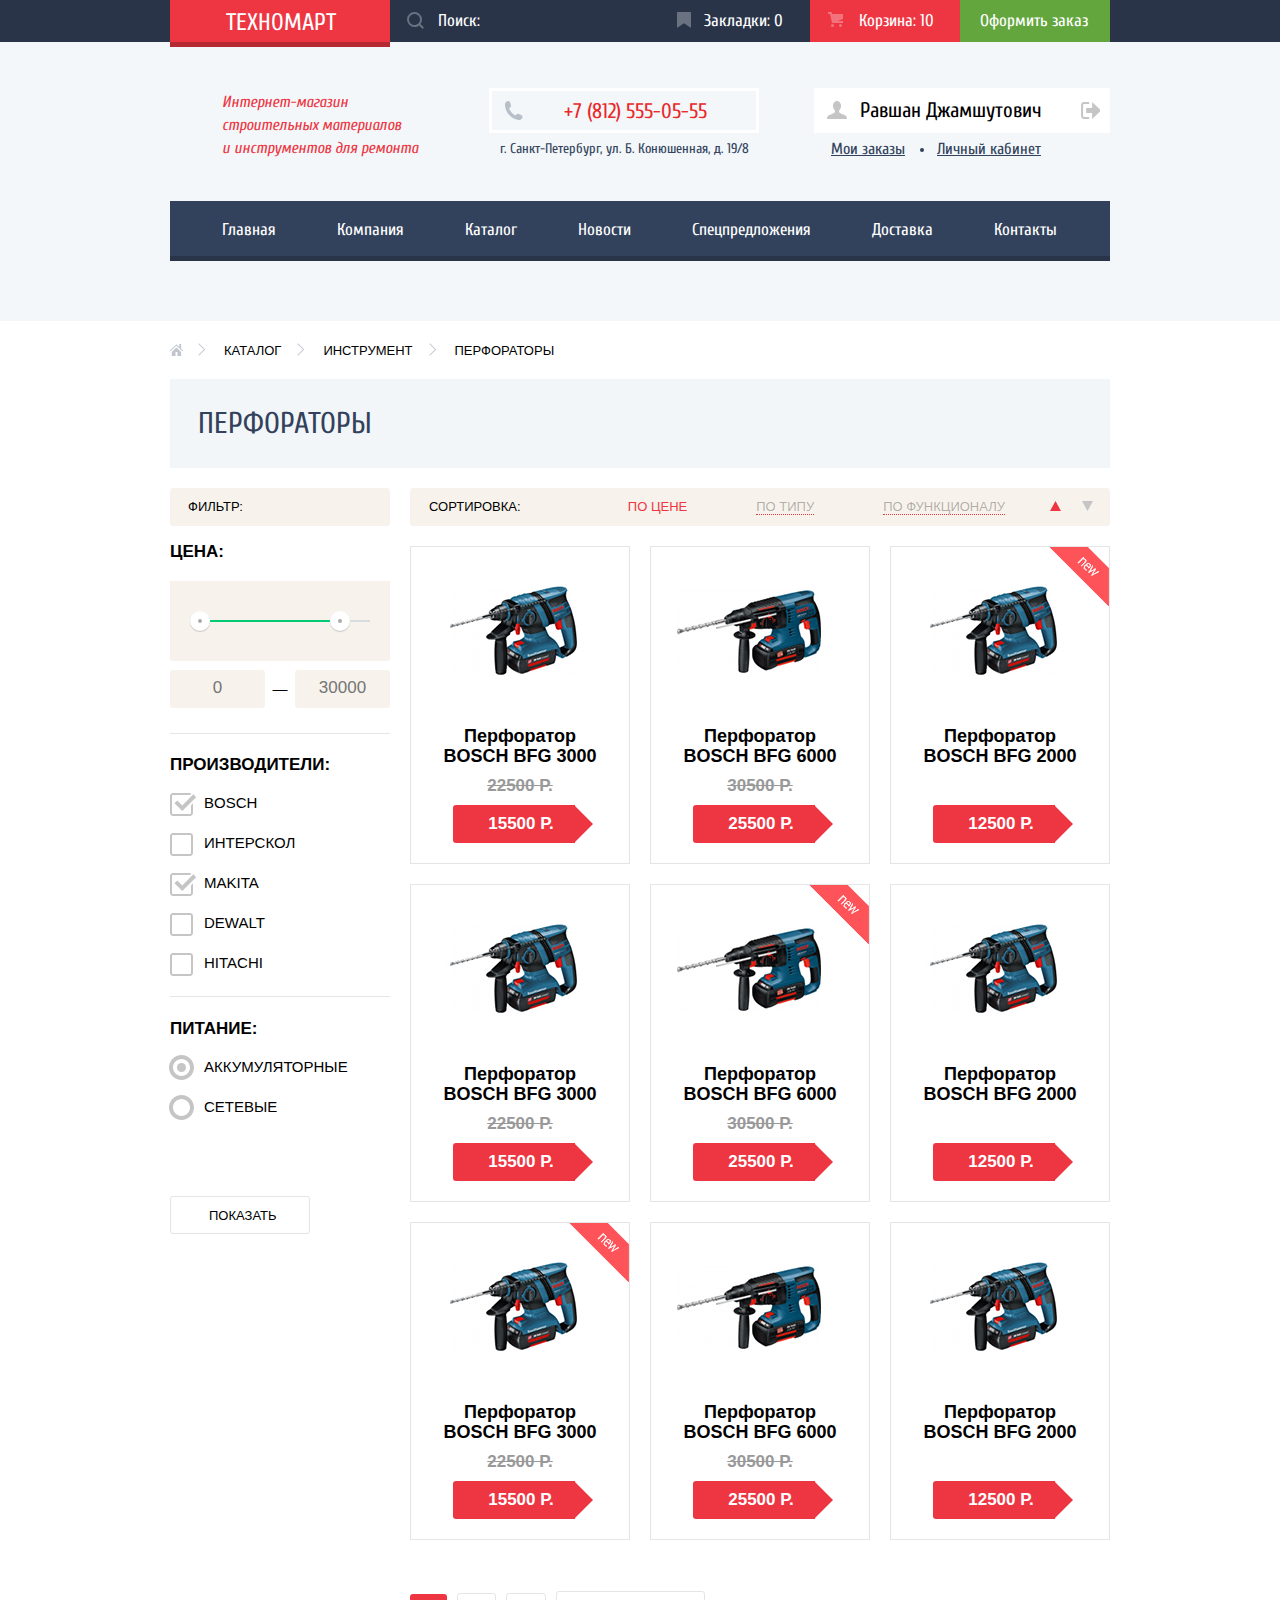
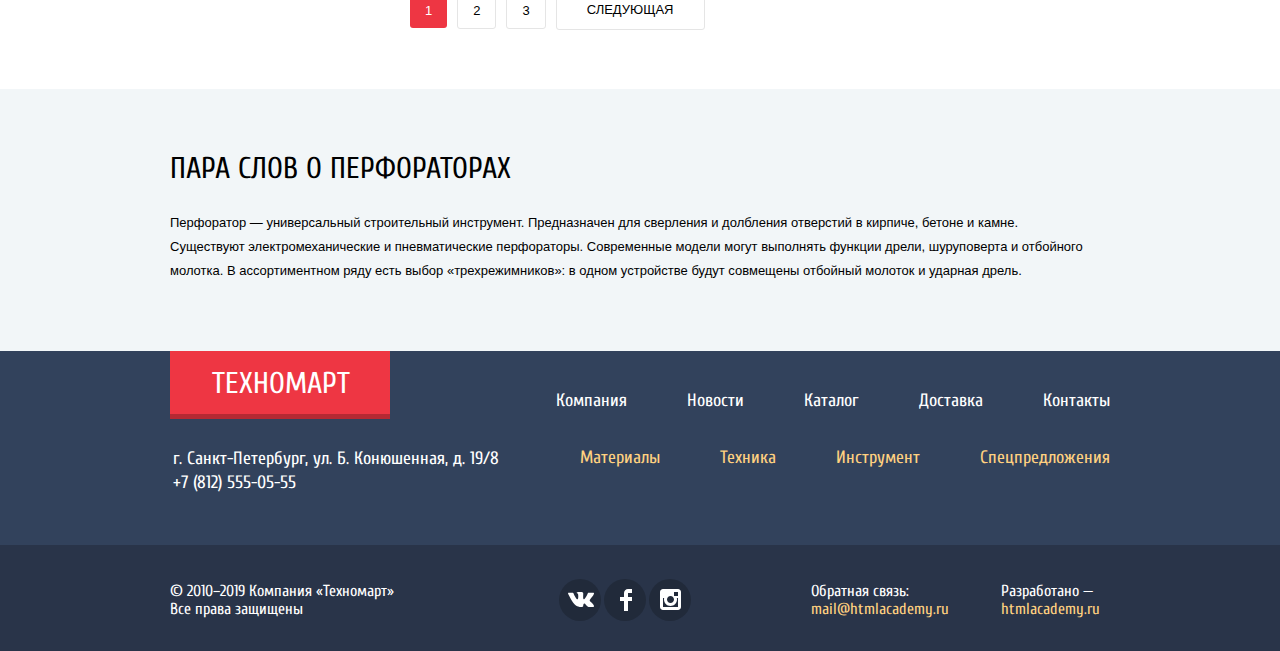
==== commit 6f3e883f: "Внес правки отмеченные проверяющим наставником. Вторая попытка защитить проект." ====
--- a/catalog.html
+++ b/catalog.html
@@ -5,7 +5,7 @@
     <meta name="format-detection" content="telephone=no">
     <title>Каталог – Техномарт – Интернет-магазин строительных материалов и инструментов для ремонта</title>
     <link href="https://fonts.googleapis.com/css?family=Cuprum:400,400i,700,700i&ampPT+Sans:400,400i,700,700i&amp;subset=cyrillic" rel="stylesheet">
-    <link href="css/normalize.css" rel="stylesheet">
+    <link href="css/normalize.min.css" rel="stylesheet">
     <link href="css/style.min.css" rel="stylesheet">
   </head>
   <body>
@@ -26,7 +26,8 @@
       <div class="site-header__bottom">
         <div class="container site-header__container">
           <h1 class="site-header__main-title">
-            <a href="index.html"> Интернет-магазин строительных материалов и&nbsp;инструментов для ремонта</a></h1>
+            <a href="index.html"> Интернет-магазин строительных материалов и&nbsp;инструментов для ремонта</a>
+          </h1>
           <address class="site-header__address">
             <a href="tel:+78125550555">+7 (812) 555-05-55</a>
             <span>г. Санкт-Петербург, ул. Б. Конюшенная, д. 19/8</span>
@@ -57,204 +58,214 @@
       </div>
     </header>
     <main class="site-content">
-    <div class="container">
-      <ul class="breadcrumbs" aria-label="Дополнительная навигация по сайту (хлебные крошки)">
-        <li><a href="index.html"><span>Главная</span></a></li>
-        <li><a href="catalog-all.html">Каталог</a></li>
-        <li><a href="instrument.html">Инструмент</a></li>
-        <li class="breadcrumbs-current" aria-current="page">Перфораторы</li>
-      </ul>
-    </div>
-    <section class="products products--catalog">
-      <div class="products__container container">
-        <div class="products_top-catalog">
-          <h2>Перфораторы</h2>
-        </div>
-        <form class="products__filter" action="https://echo.htmlacademy.ru" method="post">
-          <span class="products__filter-title">Фильтр:</span>
-          <fieldset class="products__filter-range">
-            <legend>Цена:</legend>
-            <div class="products__range-price">
-              <div class="products__ranges">
-                <button class="products__range-btn products__range-btn--lower" type="button" aria-label="Регулятор нижнего диапазона цены"></button>
-                <button class="products__range-btn products__range-btn--upper" type="button" aria-label="Регулятор верхнего диапазона цены"></button>
-                <div class="products__range-scale products__range-scale--off"></div>
-                <div class="products__range-scale products__range-scale--on"></div>
+      <div class="container">
+        <ul class="breadcrumbs" aria-label="Дополнительная навигация по сайту (хлебные крошки)">
+          <li><a href="index.html"><span>Главная</span></a></li>
+          <li><a href="catalog-all.html">Каталог</a></li>
+          <li><a href="instrument.html">Инструмент</a></li>
+          <li class="breadcrumbs-current" aria-current="page">Перфораторы</li>
+        </ul>
+      </div>
+      <section class="products products--catalog">
+        <div class="products__container container">
+          <div class="products_top-catalog">
+            <h2>Перфораторы</h2>
+          </div>
+          <form class="products__filter" action="https://echo.htmlacademy.ru" method="post">
+            <span class="products__filter-title">Фильтр:</span>
+            <fieldset class="products__filter-range">
+              <legend>Цена:</legend>
+              <div class="products__range-price">
+                <div class="products__ranges">
+                  <button class="products__range-btn products__range-btn--lower" type="button" aria-label="Регулятор нижнего диапазона цены"></button>
+                  <button class="products__range-btn products__range-btn--upper" type="button" aria-label="Регулятор верхнего диапазона цены"></button>
+                  <div class="products__range-scale products__range-scale--off"></div>
+                  <div class="products__range-scale products__range-scale--on"></div>
+                </div>
+                <div class="products__range-outputs">
+                  <label class="visually-hidden" for="output-lower">Цена от:</label>
+                  <input type="text" name="lower" id="output-lower" placeholder="0">
+                  <span>&mdash;</span>
+                  <label class="visually-hidden" for="output-upper">Цена до:</label>
+                  <input type="text" name="upper" id="output-upper" placeholder="30000">
+                </div>
               </div>
-              <div class="products__range-outputs">
-                <label class="visually-hidden" for="output-lower">Цена от:</label>
-                <input type="text" name="lower" id="output-lower" placeholder="0">
-                <span>&mdash;</span>
-                <label class="visually-hidden" for="output-upper">Цена до:</label>
-                <input type="text" name="upper" id="output-upper" placeholder="30000">
-              </div>
+            </fieldset>
+            <fieldset class="products__filter-checkbox">
+              <legend>Производители:</legend>
+              <ul class="products__manufacturers-list" aria-label="Можно отметить один или несколько вариантов">
+                <li>
+                  <input class="products__checkbox visually-hidden" type="checkbox" name="bosch" id="checkbox-bosch" checked>
+                  <label for="checkbox-bosch">Bosch</label>
+                </li>
+                <li>
+                  <input class="products__checkbox visually-hidden" type="checkbox" name="interskol" id="checkbox-interskol">
+                  <label for="checkbox-interskol">Интерскол</label>
+                </li>
+                <li>
+                  <input class="products__checkbox visually-hidden" type="checkbox" name="makita" id="checkbox-makita" checked>
+                  <label for="checkbox-makita">Makita</label>
+                </li>
+                <li>
+                  <input class="products__checkbox visually-hidden" type="checkbox" name="dewalt" id="checkbox-dewalt">
+                  <label for="checkbox-dewalt">DeWalt</label>
+                </li>
+                <li>
+                  <input class="products__checkbox visually-hidden" type="checkbox" name="hitachi" id="checkbox-hitachi">
+                  <label for="checkbox-hitachi">Hitachi</label>
+                </li>
+              </ul>
+            </fieldset>
+            <fieldset class="products__filter-radio">
+              <legend>Питание:</legend>
+              <ul class="products__power-list" aria-label="Можно отметить один вариант">
+                <li>
+                  <input class="products__radio visually-hidden" type="radio" name="power" id="radio-battery" checked>
+                  <label for="radio-battery">Аккумуляторные</label>
+                </li>
+                <li>
+                  <input class="products__radio visually-hidden" type="radio" name="power" id="radio-network">
+                  <label for="radio-network">Сетевые</label>
+                </li>
+              </ul>
+            </fieldset>
+            <div class="products__filter-submit">
+              <button type="submit" name="show" aria-label="Показать отфильтрованные результаты">Показать</button>
             </div>
-          </fieldset>
-          <fieldset class="products__filter-checkbox">
-            <legend>Производители:</legend>
-            <ul class="products__manufacturers-list" aria-label="Можно отметить один или несколько вариантов">
-              <li>
-                <input class="products__checkbox visually-hidden" type="checkbox" name="bosch" id="checkbox-bosch" checked>
-                <label for="checkbox-bosch">Bosch</label>
-              </li>
-              <li>
-                <input class="products__checkbox visually-hidden" type="checkbox" name="interskol" id="checkbox-interskol">
-                <label for="checkbox-interskol">Интерскол</label>
-              </li>
-              <li>
-                <input class="products__checkbox visually-hidden" type="checkbox" name="makita" id="checkbox-makita" checked>
-                <label for="checkbox-makita">Makita</label>
-              </li>
-              <li>
-                <input class="products__checkbox visually-hidden" type="checkbox" name="dewalt" id="checkbox-dewalt">
-                <label for="checkbox-dewalt">DeWalt</label>
-              </li>
-              <li>
-                <input class="products__checkbox visually-hidden" type="checkbox" name="hitachi" id="checkbox-hitachi">
-                <label for="checkbox-hitachi">Hitachi</label>
-              </li>
-            </ul>
-          </fieldset>
-          <fieldset class="products__filter-radio">
-            <legend>Питание:</legend>
-            <ul class="products__power-list" aria-label="Можно отметить один вариант">
-              <li>
-                <input class="products__radio visually-hidden" type="radio" name="power" id="radio-battery" checked>
-                <label for="radio-battery">Аккумуляторные</label>
-              </li>
-              <li>
-                <input class="products__radio visually-hidden" type="radio" name="power" id="radio-network">
-                <label for="radio-network">Сетевые</label>
-              </li>
-            </ul>
-          </fieldset>
-          <div class="products__filter-submit">
-            <button type="submit" name="show" aria-label="Показать отфильтрованные результаты">Показать</button>
-          </div>
-        </form>
-        <div class="products__sorting-catalog">
-          <div class="products__sorting">
-            <span>Сортировка:</span>
-            <ul aria-label="Параметры сортировки">
-              <li class="products__sorting-btn"><a href="#">По цене</a></li>
-              <li class="products__sorting-btn"><a href="#">По типу</a></li>
-              <li class="products__sorting-btn"><a href="#">По функционалу</a></li>
-              <li class="products__sorting-btn"><a class="products__arrow" href="#" aria-label="По возрастанию"><svg xmlns="http://www.w3.org/2000/svg" width="11" height="10" viewBox="0 0 11 10"><path d="M5.5 0L0 10h11z"/></svg></a></li>
-              <li class="products__sorting-btn"><a  class="products__arrow" href="#" aria-label="По убыванию"><svg xmlns="http://www.w3.org/2000/svg" width="11" height="10" viewBox="0 0 11 10"><path d="M5.5 10L0 0h11"/></svg></a></li>
+          </form>
+          <div class="products__sorting-catalog">
+            <div class="products__sorting">
+              <span>Сортировка:</span>
+              <ul class="products__sorting-buttons" aria-label="Параметры сортировки">
+                <li class="products__sorting-btn"><a class="active" href="#">По цене</a></li>
+                <li class="products__sorting-btn"><a href="#">По типу</a></li>
+                <li class="products__sorting-btn"><a href="#">По функционалу</a></li>
+              </ul>
+              <ul class="products__sorting-arrows" aria-label="Параметры сортировки">
+                <li class="products__sorting-arrow">
+                  <a class="products__arrow" href="#" aria-label="По возрастанию">
+                    <svg class="active" xmlns="http://www.w3.org/2000/svg" width="11" height="10" viewBox="0 0 11 10">
+                      <path d="M5.5 0L0 10h11z"/>
+                    </svg>
+                  </a>
+                </li>
+                <li class="products__sorting-arrow">
+                  <a class="products__arrow" href="#" aria-label="По убыванию">
+                    <svg xmlns="http://www.w3.org/2000/svg" width="11" height="10" viewBox="0 0 11 10">
+                      <path d="M5.5 10L0 0h11"/>
+                    </svg>
+                  </a>
+                </li>
+              </ul>
+            </div>
+            <ul class="products__products products__products--catalog" aria-label="Каталог продукции">
+              <li class="products__product">
+                <h3>Перфоратор BOSCH BFG 3000</h3>
+                <img src="img/perforator-2.jpg" width="218" height="170" alt="Перфоратор BOSCH BFG 3000">
+                <b class="products__old-price">22500 р.</b>
+                <b class="products__price">15500 р.</b>
+                <div class="product__box">
+                  <a class="btn btn--buy" href="product.html">Купить</a>
+                  <a class="btn btn--favorites" href="#">В закладки</a>
+                </div>
+              </li>
+              <li class="products__product">
+                <h3>Перфоратор BOSCH BFG 6000</h3>
+                <img src="img/perforator-3.jpg" width="218" height="170" alt="Перфоратор BOSCH BFG 6000">
+                <b class="products__old-price">30500 р.</b>
+                <b class="products__price">25500 р.</b>
+                <div class="product__box">
+                  <a class="btn btn--buy" href="product.html">Купить</a>
+                  <a class="btn btn--favorites" href="#">В закладки</a>
+                </div>
+              </li>
+              <li class="products__product new" aria-label="Новинка">
+                <h3>Перфоратор BOSCH BFG 2000</h3>
+                <img src="img/perforator-4.jpg" width="218" height="170" alt="Перфоратор BOSCH BFG 2000">
+                <b class="products__price">12500 р.</b>
+                <div class="product__box">
+                  <a class="btn btn--buy" href="product.html">Купить</a>
+                  <a class="btn btn--favorites" href="#">В закладки</a>
+                </div>
+              </li>
+              <li class="products__product">
+                <h3>Перфоратор BOSCH BFG 3000</h3>
+                <img src="img/perforator-2.jpg" width="218" height="170" alt="Перфоратор BOSCH BFG 3000">
+                <b class="products__old-price">22500 р.</b>
+                <b class="products__price">15500 р.</b>
+                <div class="product__box">
+                  <a class="btn btn--buy" href="product.html">Купить</a>
+                  <a class="btn btn--favorites" href="#">В закладки</a>
+                </div>
+              </li>
+              <li class="products__product new" aria-label="Новинка">
+                <h3>Перфоратор BOSCH BFG 6000</h3>
+                <img src="img/perforator-3.jpg" width="218" height="170" alt="Перфоратор BOSCH BFG 6000">
+                <b class="products__old-price">30500 р.</b>
+                <b class="products__price">25500 р.</b>
+                <div class="product__box">
+                  <a class="btn btn--buy" href="product.html">Купить</a>
+                  <a class="btn btn--favorites" href="#">В закладки</a>
+                </div>
+              </li>
+              <li class="products__product">
+                <h3>Перфоратор BOSCH BFG 2000</h3>
+                <img src="img/perforator-4.jpg" width="218" height="170" alt="Перфоратор BOSCH BFG 2000">
+                <b class="products__price">12500 р.</b>
+                <div class="product__box">
+                  <a class="btn btn--buy" href="product.html">Купить</a>
+                  <a class="btn btn--favorites" href="#">В закладки</a>
+                </div>
+              </li>
+              <li class="products__product new" aria-label="Новинка">
+                <h3>Перфоратор BOSCH BFG 3000</h3>
+                <img src="img/perforator-2.jpg" width="218" height="170" alt="Перфоратор BOSCH BFG 3000">
+                <b class="products__old-price">22500 р.</b>
+                <b class="products__price">15500 р.</b>
+                <div class="product__box">
+                  <a class="btn btn--buy" href="product.html">Купить</a>
+                  <a class="btn btn--favorites" href="#">В закладки</a>
+                </div>
+              </li>
+              <li class="products__product">
+                <h3>Перфоратор BOSCH BFG 6000</h3>
+                <img src="img/perforator-3.jpg" width="218" height="170" alt="Перфоратор BOSCH BFG 6000">
+                <b class="products__old-price">30500 р.</b>
+                <b class="products__price">25500 р.</b>
+                <div class="product__box">
+                  <a class="btn btn--buy" href="product.html">Купить</a>
+                  <a class="btn btn--favorites" href="#">В закладки</a>
+                </div>
+              </li>
+              <li class="products__product">
+                <h3>Перфоратор BOSCH BFG 2000</h3>
+                <img src="img/perforator-4.jpg" width="218" height="170" alt="Перфоратор BOSCH BFG 2000">
+                <b class="products__price">12500 р.</b>
+                <div class="product__box">
+                  <a class="btn btn--buy" href="product.html">Купить</a>
+                  <a class="btn btn--favorites" href="#">В закладки</a>
+                </div>
+              </li>
             </ul>
           </div>
-          <ul class="products__products products__products--catalog" aria-label="Каталог продукции">
-            <li class="products__product">
-              <h3>Перфоратор BOSCH BFG 3000</h3>
-              <img src="img/perforator-2.jpg" width="218" height="170" alt="Перфоратор BOSCH BFG 3000">
-              <b class="products__old-price">22500 р.</b>
-              <b class="products__price">15500 р.</b>
-              <div class="product__box">
-                <a class="btn btn--buy" href="product.html">Купить</a>
-                <a class="btn btn--favorites" href="#">В закладки</a>
-              </div>
-            </li>
-            <li class="products__product">
-              <h3>Перфоратор BOSCH BFG 6000</h3>
-              <img src="img/perforator-3.jpg" width="218" height="170" alt="Перфоратор BOSCH BFG 6000">
-              <b class="products__old-price">30500 р.</b>
-              <b class="products__price">25500 р.</b>
-              <div class="product__box">
-                <a class="btn btn--buy" href="product.html">Купить</a>
-                <a class="btn btn--favorites" href="#">В закладки</a>
-              </div>
-            </li>
-            <li class="products__product">
-              <div class="flag flag-new">Новинка</div>
-              <h3>Перфоратор BOSCH BFG 2000</h3>
-              <img src="img/perforator-4.jpg" width="218" height="170" alt="Перфоратор BOSCH BFG 2000">
-              <b class="products__price">12500 р.</b>
-              <div class="product__box">
-                <a class="btn btn--buy" href="product.html">Купить</a>
-                <a class="btn btn--favorites" href="#">В закладки</a>
-              </div>
-            </li>
-            <li class="products__product">
-              <h3>Перфоратор BOSCH BFG 3000</h3>
-              <img src="img/perforator-2.jpg" width="218" height="170" alt="Перфоратор BOSCH BFG 3000">
-              <b class="products__old-price">22500 р.</b>
-              <b class="products__price">15500 р.</b>
-              <div class="product__box">
-                <a class="btn btn--buy" href="product.html">Купить</a>
-                <a class="btn btn--favorites" href="#">В закладки</a>
-              </div>
-            </li>
-            <li class="products__product">
-              <div class="flag flag-new">Новинка</div>
-              <h3>Перфоратор BOSCH BFG 6000</h3>
-              <img src="img/perforator-3.jpg" width="218" height="170" alt="Перфоратор BOSCH BFG 6000">
-              <b class="products__old-price">30500 р.</b>
-              <b class="products__price">25500 р.</b>
-              <div class="product__box">
-                <a class="btn btn--buy" href="product.html">Купить</a>
-                <a class="btn btn--favorites" href="#">В закладки</a>
-              </div>
-            </li>
-            <li class="products__product">
-              <h3>Перфоратор BOSCH BFG 2000</h3>
-              <img src="img/perforator-4.jpg" width="218" height="170" alt="Перфоратор BOSCH BFG 2000">
-              <b class="products__price">12500 р.</b>
-              <div class="product__box">
-                <a class="btn btn--buy" href="product.html">Купить</a>
-                <a class="btn btn--favorites" href="#">В закладки</a>
-              </div>
-            </li>
-            <li class="products__product">
-              <div class="flag flag-new">Новинка</div>
-              <h3>Перфоратор BOSCH BFG 3000</h3>
-              <img src="img/perforator-2.jpg" width="218" height="170" alt="Перфоратор BOSCH BFG 3000">
-              <b class="products__old-price">22500 р.</b>
-              <b class="products__price">15500 р.</b>
-              <div class="product__box">
-                <a class="btn btn--buy" href="product.html">Купить</a>
-                <a class="btn btn--favorites" href="#">В закладки</a>
-              </div>
-            </li>
-            <li class="products__product">
-              <h3>Перфоратор BOSCH BFG 6000</h3>
-              <img src="img/perforator-3.jpg" width="218" height="170" alt="Перфоратор BOSCH BFG 6000">
-              <b class="products__old-price">30500 р.</b>
-              <b class="products__price">25500 р.</b>
-              <div class="product__box">
-                <a class="btn btn--buy" href="product.html">Купить</a>
-                <a class="btn btn--favorites" href="#">В закладки</a>
-              </div>
-            </li>
-            <li class="products__product">
-              <h3>Перфоратор BOSCH BFG 2000</h3>
-              <img src="img/perforator-4.jpg" width="218" height="170" alt="Перфоратор BOSCH BFG 2000">
-              <b class="products__price">12500 р.</b>
-              <div class="product__box">
-                <a class="btn btn--buy" href="product.html">Купить</a>
-                <a class="btn btn--favorites" href="#">В закладки</a>
-              </div>
-            </li>
-          </ul>
-        </div>
-        <div class="products__pagination">
-          <ul class="site-pagination" aria-label="Постраничная навигация">
-            <li class="current" aria-label="Текущая страница"><a>1</a></li>
-            <li><a href="#">2</a></li>
-            <li><a href="#">3</a></li>
-          </ul>
-          <a class="products__next-page" href="#">Следующая</a>
-        </div>
-      </div>
-    </section>
-    <section class="about-product">
-      <div class="container">
-        <div class="about-product__content">
+          <div class="products__pagination">
+            <ul class="site-pagination" aria-label="Постраничная навигация">
+              <li class="current" aria-label="Текущая страница"><a>1</a></li>
+              <li><a href="#">2</a></li>
+              <li><a href="#">3</a></li>
+            </ul>
+            <a class="products__next-page" href="#">Следующая</a>
+          </div>
+        </div>
+      </section>
+      <section class="about-product">
+        <div class="container about-product__content">
           <h2>Пара слов о перфораторах</h2>
           <p>Перфоратор — универсальный строительный инструмент. Предназначен для сверления и долбления отверстий в кирпиче, бетоне и камне.
-          <br>Существуют электромеханические и пневматические перфораторы. Современные модели могут выполнять функции дрели, шуруповерта и отбойного молотка. В ассортиментном ряду есть выбор «трехрежимников»: в одном устройстве будут совмещены отбойный молоток и ударная дрель.</p>
-        </div>
-      </div>
-    </section>
+            <br>Существуют электромеханические и пневматические перфораторы. Современные модели могут выполнять функции дрели, шуруповерта и отбойного молотка. В ассортиментном ряду есть выбор «трехрежимников»: в одном устройстве будут совмещены отбойный молоток и ударная дрель.
+          </p>
+        </div>
+      </section>
     </main>
     <footer class="site-footer">
       <div class="site-footer__top">
@@ -280,14 +291,14 @@
       </div>
       <div class="site-footer__bottom">
         <div class="container site-footer__container">
-        <p class="site-footer__copyright">© 2010–2019 Компания «Техномарт» Все права защищены</p>
-        <ul class="social site-footer__social" aria-label="Наши страницы в социальных сетях">
-          <li><a class="social-vk" href="#"><span class="visually-hidden">Вконтакте</span></a></li>
-          <li><a class="social-fb" href="#"><span class="visually-hidden">Фейсбук</span></a></li>
-          <li><a class="social-insta" href="#"><span class="visually-hidden">Инстаграм</span></a></li>
-        </ul>
-        <p class="site-footer__feedback">Обратная связь: <a href="mailto:mail@htmlacademy.ru">mail@htmlacademy.ru</a></p>
-        <p class="site-footer__developer">Разработано — <a href="https://htmlacademy.ru/intensive/htmlcss">htmlacademy.ru</a></p>
+          <p class="site-footer__copyright">© 2010–2019 Компания «Техномарт» Все права защищены</p>
+          <ul class="social site-footer__social" aria-label="Наши страницы в социальных сетях">
+            <li><a class="social-vk" href="#"><span class="visually-hidden">Вконтакте</span></a></li>
+            <li><a class="social-fb" href="#"><span class="visually-hidden">Фейсбук</span></a></li>
+            <li><a class="social-insta" href="#"><span class="visually-hidden">Инстаграм</span></a></li>
+          </ul>
+          <p class="site-footer__feedback">Обратная связь: <a href="mailto:mail@htmlacademy.ru">mail@htmlacademy.ru</a></p>
+          <p class="site-footer__developer">Разработано — <a href="https://htmlacademy.ru/intensive/htmlcss">htmlacademy.ru</a></p>
         </div>
       </div>
     </footer>
--- a/css/style.min.css
+++ b/css/style.min.css
@@ -1 +1 @@
-html{-webkit-box-sizing:border-box;box-sizing:border-box;overflow-x:hidden}*,*::before,*::after{-webkit-box-sizing:inherit;box-sizing:inherit}body{margin:0;overflow:hidden;font-family:"Cuprum",Arial,sans-serif;font-size:13px;line-height:24px;font-weight:normal;color:#000;background-color:#fff}a{text-decoration:none}img{max-width:100%;height:auto}.container{width:960px;margin:0 auto;padding:0 10px}.site-header{display:-webkit-box;display:-ms-flexbox;display:flex;-webkit-box-orient:vertical;-webkit-box-direction:normal;-ms-flex-direction:column;flex-direction:column;background-color:#f3f7f9}.site-header__main-navigation{margin-top:39px;display:-webkit-box;display:-ms-flexbox;display:flex;-webkit-box-pack:center;-ms-flex-pack:center;justify-content:center;background-color:#32425c;-webkit-box-shadow:inset 0 -5px 0 0 #293449;box-shadow:inset 0 -5px 0 0 #293449}.site-header__top a:not(.logo),.site-header__address a,.site-header__account--out a,.site-header__name,.main-navigation__site-list a,.button-link{display:block;-webkit-box-sizing:border-box;box-sizing:border-box}.site-header__top a,.site-header__address a,.main-navigation__site-list a{color:#fff}.site-content p{font-family:"PT Sans",Arial,sans-serif;font-size:13px;line-height:24px;color:#000}.site-header ul{list-style:none}.site-header__top{margin-bottom:46px;background-color:#293449}.site-header__container{display:-webkit-box;display:-ms-flexbox;display:flex}.site-header__bottom{padding-bottom:60px}.site-header__top .logo,.site-footer__top .logo{display:block;-ms-flex-negative:0;flex-shrink:0;-ms-flex-item-align:start;align-self:flex-start;width:220px;-webkit-box-sizing:border-box;box-sizing:border-box;font-weight:normal;color:#fff;text-transform:uppercase;text-align:center;background-color:#ee3643;-webkit-box-shadow:0 5px 0 0 #b52933;box-shadow:0 5px 0 0 #b52933}.site-header__top .site-header__logo{-ms-flex-negative:0;flex-shrink:0;padding-left:55px;padding-right:54px;padding-top:11px;padding-bottom:7px;font-size:24px;line-height:24px}.site-header__logo:hover,.site-header__logo:focus{background-color:#ca2c37}.site-header__search-form{position:relative;-ms-flex-negative:0;flex-shrink:0}.site-header__search-form button{position:absolute;top:12px;left:17px;width:17px;height:17px;background-image:url("../img/icon-search.svg");background-repeat:no-repeat;background-position:0 0;background-color:transparent;border:0;opacity:.3}.site-header__search-form button:hover,.site-header__search-form button:focus{opacity:1;cursor:pointer}.site-header__search-field{display:block;width:270px;height:42px;padding-top:11px;padding-bottom:13px;padding-left:48px;font-size:17px;line-height:18px;font-weight:normal;color:#fff;background-color:transparent;border:0}.site-header__search-form:hover{background-color:#212a3a}.site-header__search-field:hover+button{opacity:1}.site-header__search-field::-webkit-input-placeholder{color:#fff}.site-header__search-field:-moz-placeholder{color:#fff}.site-header__search-field:focus{color:#000;background-color:#fff}.site-header__search-field:focus+button{background-image:url("../img/icon-search-focus.svg");opacity:1}.site-header__search-field:focus::-webkit-input-placeholder{color:#929292}.site-header__search-field:focus:-moz-placeholder{color:#929292}.site-header__top a{-ms-flex-negative:0;flex-shrink:0;width:150px;padding-top:12px;padding-bottom:12px;font-size:17px;line-height:18px;font-weight:normal;color:#fff;text-align:center;white-space:nowrap}.site-header__bookmarcs,.site-header__cart{position:relative}.site-header__bookmarcs{padding-left:44px;padding-right:28px}.site-header__bookmarcs::before{content:"";position:absolute;top:12px;left:17px;width:14px;height:16px;background-image:url("../img/icon-bookmark.svg");background-repeat:no-repeat;background-position:0 0;opacity:.3}.site-header__cart{padding-left:49px;padding-right:31px}.site-header__cart::before{content:"";position:absolute;top:12px;left:18px;width:15px;height:15px;background-image:url("../img/cart-icon.svg");background-repeat:no-repeat;background-position:0 0;opacity:.3}.site-header__bookmarcs:hover,.site-header__cart:hover,.site-header__bookmarcs:focus,.site-header__cart:focus{background-color:#212a3a}.site-header__bookmarcs:hover::before,.site-header__bookmarcs:focus::before,.site-header__cart:hover::before,.site-header__cart:focus::before{opacity:1}.site-header__bookmarcs:active,.site-header__cart:active{background-color:#161d29;opacity:.6}.site-header__bookmarcs--full,.site-header__cart--full{background-color:#ee3643}.site-header__cart--full:hover,.site-header__cart--full:focus{background-color:#ca2c37}.site-header__cart--full:active{background-color:#ba2732}.site-header__order{-ms-flex-negative:0;flex-shrink:0;padding-left:20px;padding-right:22px;background-color:#63a63e}.site-header__order:hover,.site-header__order:focus{background-color:#5fbb2d}.site-header__order:active{background-color:#518534;opacity:.5}.site-header__main-title{-ms-flex-negative:0;flex-shrink:0;width:250px;margin:0;margin-right:20px;padding-top:3px;padding-left:52px;font-style:italic;font-weight:normal;font-size:16px;line-height:23px}.site-header__main-title a{color:#ee3643}.site-header__address{position:relative;-ms-flex-negative:0;flex-shrink:0;margin-left:49px}.site-header__address a{padding-top:13px;padding-bottom:11px;padding-left:74px;padding-right:53px;font-size:21px;line-height:21px;font-style:normal;color:#e9292a;text-align:center;white-space:nowrap;-webkit-box-shadow:inset 0 0 0 3px #fff;box-shadow:inset 0 0 0 3px #fff}.site-header__address a::before{content:"";position:absolute;top:13px;left:15px;width:19px;height:19px;background-image:url("../img/icon-phone.svg");background-repeat:no-repeat;background-position:0 0}.site-header__address span{display:block;padding-top:4px;font-size:14px;line-height:24px;color:#32425c;font-style:normal;text-align:center}.site-header__account{position:relative;-ms-flex-negative:0;flex-shrink:0;margin-left:auto}.site-header__account--out a,.site-header__name{padding-top:12px;padding-bottom:12px;font-size:21px;line-height:21px;color:#000;text-align:center;background-color:#fff}.site-header__account--out ul{display:-webkit-box;display:-ms-flexbox;display:flex;margin:0;padding:0}.site-header__account--out li{-ms-flex-negative:0;flex-shrink:0}.site-header__account a:hover:not(.site-header__out),.site-header__account a:focus:not(.site-header__out){color:#ee3643}.site-header__account a:active:not(.site-header__out){color:rgba(0,0,0,0.3)}.site-header__account--out .site-header__login{position:relative;margin-right:10px;padding-left:47px;padding-right:26px}.site-header__account--out .site-header__login::before,.site-header__account--out .site-header__login:active::before{content:"";position:absolute;top:14px;left:14px;width:20px;height:17px;background-image:url("../img/icon-login-gray.svg");background-repeat:no-repeat;background-position:0 0}.site-header__account--out .site-header__login:active::before{opacity:.3}.site-header__account--out .site-header__login:hover::before,.site-header__account--out .site-header__login:focus::before{background-image:url("../img/icon-login.svg")}.site-header__account--out .site-header__register{padding-left:24px;padding-right:24px}.site-header__name{position:relative;padding-left:46px;padding-right:68px}.site-header__name::before{content:"";position:absolute;top:13px;left:13px;width:20px;height:18px;background-image:url("../img/name.svg");background-repeat:no-repeat;background-position:0 -34px}.site-header__name:hover::before,.site-header__name:focus::before{background-position:0 -52px}.site-header__name:active::before{background-position:0 -34px}.site-header__name:active{color:rgba(0,0,0,0.3)}.site-header__account--in a:not(.site-header__name){font-size:16px;line-height:18px;color:#32425c;text-decoration:underline}.site-header__account--in a:hover,.site-header__account--in a:focus{color:#ee3643}.site-header__account--in a:active{color:rgba(0,0,0,0.3)}.site-header__account--in ul,.main-navigation__site-list{padding:0;margin:0}.site-header__account--in ul{display:-webkit-box;display:-ms-flexbox;display:flex;padding-top:5px;margin-left:17px}.site-header__account--in li:first-of-type{position:relative;padding-right:32px}.site-header__account--in li:first-of-type::after{content:"";position:absolute;left:90px;top:10px;width:4px;height:4px;background-color:#32425c;border-radius:50%}.site-header__out{position:absolute;top:14px;right:10px;width:20px;height:17px;background-image:url("../img/name.svg");background-repeat:no-repeat;background-position:0 0}.site-header__out:hover,.site-header__out:focus{background-position:0 -17px}.site-header__out:active{background-position:0 0}.main-navigation__site-list{display:-webkit-box;display:-ms-flexbox;display:flex;-ms-flex-wrap:wrap;flex-wrap:wrap;background-color:#32425c;-webkit-box-shadow:inset 0 -5px 0 0 #293449;box-shadow:inset 0 -5px 0 0 #293449}.main-navigation__site-list a{padding-top:20px;padding-bottom:23px;padding-left:30px;padding-right:31px;font-size:17px;line-height:17px;text-align:center}.main-navigation__site-list li{-ms-flex-negative:0;flex-shrink:0}.main-navigation__site-list a:hover,.main-navigation__site-list a:focus{background-color:#293449}.main-navigation__site-list a:active{opacity:.5}.breadcrumbs{display:-webkit-box;display:-ms-flexbox;display:flex;-ms-flex-wrap:wrap;flex-wrap:wrap;margin-top:21px;margin-bottom:19px;padding:0;list-style:none;font-family:"PT Sans",Arial,sans-serif;color:#000;font-size:13px;line-height:18px;text-transform:uppercase}.breadcrumbs a{display:block;color:#000}.breadcrumbs li{position:relative;padding-right:2px;padding-left:40px}.breadcrumbs li:first-child{padding-left:0;width:14px;background-image:url("../img/icon-home.svg");background-repeat:no-repeat;background-size:14px 12px;background-position:-1px 2px}.breadcrumbs li:first-child span{display:block;width:20px;visibility:hidden}.breadcrumbs li:not(:last-child)::after{content:"";position:absolute;top:3px;right:-18px;z-index:1;width:9px;height:9px;border-radius:50px 0 0 0;-webkit-box-shadow:1px 1px 0 0 #c5c9d1;box-shadow:1px 1px 0 0 #c5c9d1;-webkit-transform:rotate(-45deg);transform:rotate(-45deg)}.advantages{margin-top:59px}.advantages__top-row{display:-webkit-box;display:-ms-flexbox;display:flex;-ms-flex-wrap:wrap;flex-wrap:wrap;-webkit-box-align:start;-ms-flex-align:start;align-items:flex-start}.advantages__item{position:relative;-ms-flex-negative:0;flex-shrink:0;width:300px;background-repeat:no-repeat}.flag{position:absolute;right:0;z-index:5;width:60px;height:60px;overflow:hidden;text-indent:-1000px}.flag-new{background:url("../img/new-flag.png") no-repeat 0 0}.advantages__item a:hover,.advantages__item a:focus{background:rgba(0,0,0,0.2)}.advantages__item a:active{background:rgba(0,0,0,0.3)}.advantages__top-row .advantages__item:not(:nth-of-type(3n)){margin-right:20px}.advantages__top-row .advantages__item:not(:nth-of-type(-n+3)){margin-top:20px}.advantages__item b{display:block;width:180px;padding-top:21px;padding-left:22px;font-weight:bold;font-size:24px;line-height:30px;color:#fff}.advantages__item a{display:block;margin-top:12px;margin-left:25px;margin-right:140px;margin-bottom:22px;padding-top:11px;padding-bottom:9px;padding-left:21px;padding-right:23px;-webkit-box-sizing:border-box;box-sizing:border-box;width:135px;font-weight:normal;font-size:14px;line-height:18px;text-align:center;color:#fff;text-transform:uppercase;white-space:nowrap;background:rgba(0,0,0,0.1);border-radius:3px}.advantages__item--materials{background-color:#ffbf47;background-image:url("../img/icon-materials.svg");background-size:44px 65px;background-position:213px 31px}.advantages__item--instruments{background-color:#3bbce3;background-image:url("../img/icon-instruments.svg");background-size:75px 61px;background-position:197px 33px}.advantages__item--equipment{background-color:#dc91d8;background-image:url("../img/icon-equipment.svg");background-size:78px 62px;background-position:191px 31px}.advantages__bottom-row{display:-webkit-box;display:-ms-flexbox;display:flex;margin-top:20px}.advantages__slider{position:relative;-ms-flex-negative:0;flex-shrink:0;width:620px;height:266px;margin-right:20px;overflow:hidden;background-color:#ccc}.advantages__slides{display:-webkit-box;display:-ms-flexbox;display:flex;width:200%}.advantages__slide{position:relative;width:620px;background-repeat:no-repeat;background-size:620px 266px}.advantages__slide span{display:block;padding-top:23px;padding-left:23px;padding-right:23px;padding-bottom:46px;font-size:36px;line-height:36px;font-weight:bold;color:#fff;text-transform:uppercase}.advantages__slide p{position:absolute;top:61px;left:24px;margin:0;font-family:"Cuprum",Arial,sans-serif;font-size:18px;line-height:24px;color:#fff}.advantages__slide .button-link{margin-top:101px;margin-left:25px;padding-left:45px;margin-bottom:22px;padding-right:41px;width:195px}.advantages__slide-perforators{background-image:url("../img/perforators.jpg")}.advantages__slide-drills{background-image:url("../img/drills.jpg")}.advantages__slider input[type="radio"]{display:none}.advantages__slider-controls{position:absolute;left:297px;bottom:38px;z-index:1;display:-webkit-box;display:-ms-flexbox;display:flex}.advantages__slider-controls label{width:6px;height:6px;margin-right:14px;background-color:#fff;border-radius:50%;-webkit-box-shadow:0 0 0 2px #fff;box-shadow:0 0 0 2px #fff;cursor:pointer}.slider__btn{position:absolute;bottom:74px;width:22px;height:40px;background-image:url("../img/slider-left.svg");background-repeat:no-repeat;background-color:transparent;border:0}.slider__btn--prev{right:290px}.slider__btn--next{left:281px;-webkit-transform:rotate(180deg);transform:rotate(180deg)}#btn-1:checked ~ .advantages__slider-controls label[for="btn-1"],#btn-2:checked ~ .advantages__slider-controls label[for="btn-2"]{background-color:#ee3643}#btn-1:checked ~ .advantages__slides{-webkit-transform:translate(0);transform:translate(0)}#btn-2:checked ~ .advantages__slides{-webkit-transform:translate(-620px);transform:translate(-620px)}.advantages__bottom-right{-ms-flex-negative:0;flex-shrink:0;display:-webkit-box;display:-ms-flexbox;display:flex;-ms-flex-wrap:wrap;flex-wrap:wrap;-webkit-box-orient:vertical;-webkit-box-direction:normal;-ms-flex-direction:column;flex-direction:column}.advantages__bottom-right .advantages__item:last-of-type{margin-top:20px}.advantages__item--discounts{background-color:#8ed78f;background-image:url("../img/icon-discounts.svg");background-size:59px 72px;background-position:196px 26px}.advantages__item--delivery{background-color:#ffc047;background-image:url("../img/icon-delivery.svg");background-size:78px 63px;background-position:191px 32px}.top-block{display:-webkit-box;display:-ms-flexbox;display:flex;-webkit-box-align:center;-ms-flex-align:center;align-items:center;background-color:#f9f5f0;border-radius:3px}.top-block h2{-ms-flex-negative:0;flex-shrink:0;width:640px;margin:0;padding-top:30px;padding-bottom:29px;padding-left:28px;font-size:30px;line-height:30px;font-weight:normal;color:#32425c;text-transform:uppercase}.top-link{-ms-flex-negative:0;flex-shrink:0;margin-right:24px;margin-left:auto;width:253px;text-align:center}.manufacturers{margin-top:21px}.manufacturers__container{display:-webkit-box;display:-ms-flexbox;display:flex;-ms-flex-wrap:wrap;flex-wrap:wrap}.manufacturers__top-block{display:-webkit-box;display:-ms-flexbox;display:flex;width:100%;-webkit-box-flex:1;-ms-flex-positive:1;flex-grow:1;margin-bottom:20px}.manufacturers__logo{display:-webkit-box;display:-ms-flexbox;display:flex;-webkit-box-pack:center;-ms-flex-pack:center;justify-content:center;-webkit-box-align:center;-ms-flex-align:center;align-items:center;-ms-flex-negative:0;flex-shrink:0;width:220px;height:145px;margin-bottom:20px;border:1px solid #eaeaea}.manufacturers__logo:hover,.manufacturers__logo:focus{-webkit-box-shadow:0 10px 25px 0 rgba(41,52,73,0.5);box-shadow:0 10px 25px 0 rgba(41,52,73,0.5)}.manufacturers__logo:active{opacity:.3}.manufacturers__logo:not(:nth-of-type(4n)){margin-right:20px}.manufacturers__logo img{max-width:220px;max-height:145px}.about .container{display:-webkit-box;display:-ms-flexbox;display:flex}.about-us{width:540px;-ms-flex-negative:0;flex-shrink:0}.contacts{width:300px;-ms-flex-negative:0;flex-shrink:0;margin-left:auto}.about-us h2,.contacts h2{margin-top:0;font-size:30px;line-height:30px;color:#000;font-weight:normal;text-transform:uppercase}.contacts p{width:200px}.contacts__map{margin-top:32px}.about-us p:not(:last-of-type){margin-bottom:25px}.about-us p:last-of-type{margin-bottom:10px}.about-us__companies{padding:0;margin-top:21px;margin-bottom:36px;font-size:18px;line-height:20px;color:#000;list-style:none}.about-us__companies li{position:relative;padding-left:36px}.about-us__companies li:not(:first-of-type){padding-top:20px}.about-us__companies li::before{content:"";position:absolute;top:28px;left:0;width:25px;height:2px;background-color:#ee3643}.about-us__companies li:first-of-type::before{top:9px;left:0}.button-link{padding-top:10px;padding-bottom:10px;font-size:14px;line-height:18px;color:#fff;text-align:center;text-transform:uppercase;background-color:#ee3643;border-radius:3px}.button-link:hover,.button-link:focus{background-color:#ca2c37}.button-link:active{background-color:#ba2732}.services{margin-top:65px;margin-bottom:78px;background-color:#f4f8f9}.services__about{padding-top:65px}.services__about h2{width:600px;margin:0;font-size:30px;line-height:30px;font-weight:normal;text-transform:uppercase}.services__about p{width:435px;margin-top:26px;margin-bottom:68px}.services__list{position:relative;-ms-flex-negative:0;flex-shrink:0;width:240px;margin:0;margin-bottom:100px;padding:0;list-style:none}.services__list::after{content:"";position:absolute;width:10px;height:272px;top:-42px;right:0;background-image:url("../img/services-shadow.png");background-repeat:no-repeat}.services__list label{display:block;padding-top:16px;padding-bottom:16px;padding-left:22px;padding-right:22px;font-size:21px;line-height:30px;color:#fff;font-weight:bold;background-color:#32425c;-webkit-box-shadow:inset 0 1px 0 0 #405069,inset 0 -1px 0 0 #293449;box-shadow:inset 0 1px 0 0 #405069,inset 0 -1px 0 0 #293449}.services__list label:hover,.services__list label:focus{background-color:#293449;cursor:pointer}#services-btn-1:checked ~ .services__list label[for="services-btn-1"],#services-btn-2:checked ~ .services__list label[for="services-btn-2"],#services-btn-3:checked ~ .services__list label[for="services-btn-3"]{color:#32425c;background-color:#fff;-webkit-box-shadow:none;box-shadow:none}.services__all{display:-webkit-box;display:-ms-flexbox;display:flex}.services__content{display:none}.services__content{-ms-flex-negative:0;flex-shrink:0;width:100%;margin-left:80px;background-repeat:no-repeat}.services__content h3{margin:0;width:350px;font-size:36px;line-height:36px;color:#32425c;font-weight:normal;text-transform:uppercase}.services__content p{margin-top:24px}.services__content p{width:375px}.services__content--delivery p{width:275px}.services__content--delivery{background-image:url("../img/delivery.png");background-position:151px 24px;background-size:468px 261px}.services__content--warranty{background-image:url("../img/guarantee.png");background-position:239px 2px;background-size:389px 283px}.services__content--credit{background-image:url("../img/credit.png");background-position:165px 0;background-size:465px 285px}.services__content--credit .button-link{width:195px;margin-top:26px}#services-btn-1:checked ~ .services__content--delivery,#services-btn-2:checked ~ .services__content--warranty,#services-btn-3:checked ~ .services__content--credit{display:block}.about-us__link{width:220px}.contacts__link{width:300px;margin-top:32px}.products{display:-webkit-box;display:-ms-flexbox;display:flex;-ms-flex-wrap:wrap;flex-wrap:wrap}.products--index{margin-top:53px}.products--catalog .products__container{display:-webkit-box;display:-ms-flexbox;display:flex;-ms-flex-wrap:wrap;flex-wrap:wrap}.products_top-catalog{width:100%;margin-bottom:20px;background-color:#f2f6f8}.products_top-catalog h2{margin:0;padding-top:30px;padding-bottom:29px;padding-left:28px;padding-right:28px;font-size:30px;line-height:30px;font-weight:normal;text-transform:uppercase;color:#32425c}.products__filter .products__filter-title{display:block;font-size:13px;line-height:18px;padding-top:10px;padding-bottom:10px;padding-left:18px;background-color:#f7f3ec;border-radius:3px}.products__products{display:-webkit-box;display:-ms-flexbox;display:flex;-ms-flex-wrap:wrap;flex-wrap:wrap;padding:0;margin:0;list-style:none}.products__products li{margin-top:20px}.products__products--index li:not(:nth-of-type(4n)){margin-right:20px}.products__products--catalog li:not(:nth-of-type(3n)){margin-right:20px}.products__product{position:relative;display:-webkit-box;display:-ms-flexbox;display:flex;-webkit-box-orient:vertical;-webkit-box-direction:normal;-ms-flex-direction:column;flex-direction:column;-webkit-box-align:center;-ms-flex-align:center;align-items:center;width:220px;font-family:"PT Sans",Arial,sans-serif;background-color:#fff;border:1px solid #e5e5e5}.products__product:hover,.products__product:focus{-webkit-box-shadow:0 10px 25px 0 rgba(41,52,73,0.5);box-shadow:0 10px 25px 0 rgba(41,52,73,0.5)}.product__box{position:absolute;left:0;top:0;width:218px;background-color:#fff}.products__product:focus-within .product__box{z-index:2}.products__product:hover .product__box{z-index:2}.products__product .btn{display:block;width:135px;margin-left:auto;margin-right:auto;padding-top:10px;padding-bottom:10px;font-family:"Cuprum",Arial,sans-serif;font-size:14px;line-height:18px;text-align:center;text-transform:uppercase;border-radius:3px}.products__product .btn--buy{position:relative;margin-top:43px;margin-bottom:7px;color:#fff;background-color:#63a63e;-webkit-box-shadow:inset 0 -3px 0 0 #367315;box-shadow:inset 0 -3px 0 0 #367315}.products__product .btn--buy:hover,.products__product .btn--buy:focus{background-color:#5fbb2d}.products__product .btn--buy:active{background-color:#367315}.products__product .btn--buy::before{content:"";position:absolute;top:11px;left:12px;width:15px;height:15px;background-image:url("../img/cart-icon.svg");background-repeat:no-repeat;background-position:0 0;opacity:.3}.products__product .btn--buy:hover::before,.products__product .btn--buy:focus::before,.products__product .btn--buy:active::before{opacity:1}.products__product .btn--favorites{margin-bottom:43px;color:#32425c;-webkit-box-shadow:inset 0 0 0 3px #63a63e;box-shadow:inset 0 0 0 3px #63a63e}.products__product .btn--favorites:hover,.products__product .btn--favorites:focus{-webkit-box-shadow:inset 0 0 0 3px #32425c;box-shadow:inset 0 0 0 3px #32425c}.products__product .btn--favorites:active{-webkit-box-shadow:inset 0 0 0 3px #32425c;box-shadow:inset 0 0 0 3px #32425c;opacity:.3}.products__filter{width:220px;font-family:"PT Sans",Arial,sans-serif;text-transform:uppercase;font-size:15px;line-height:20px}.products__sorting-catalog{width:700px;margin-left:20px}.products__filter fieldset{padding:0;border:0;margin:0}.products__filter .products__filter-range{margin-top:11px}.products__filter .products__filter-checkbox{margin-top:16px}.products__range-price{margin-top:14px}.products__range-price,.products__manufacturers-list{border-bottom:1px solid #e5e5e5}.products__ranges{position:relative;width:220px;padding:39px 20px;background-color:#f7f3ec;border-radius:0 0 3px 3px}.products__range-scale--off{width:180px;height:2px;background-color:#d7dcde}.products__range-scale--on{position:absolute;top:39px;width:152px;height:2px;background-color:#00ca74}.products__range-btn{position:absolute;z-index:1;top:30px;width:20px;height:20px;padding:0;background-color:#fff;border-radius:50%;border:0;-webkit-box-shadow:0 1px 1px 0 #c5c5c5;box-shadow:0 1px 1px 0 #c5c5c5;cursor:pointer}.products__range-btn--lower{left:20px}.products__range-btn::before{content:"";position:absolute;top:8px;left:8px;width:4px;height:4px;background-color:#ababab;border-radius:50%}.products__range-btn--upper{right:40px}.products__range-outputs{display:-webkit-box;display:-ms-flexbox;display:flex;-webkit-box-pack:justify;-ms-flex-pack:justify;justify-content:space-between;-webkit-box-align:center;-ms-flex-align:center;align-items:center;margin-top:9px;margin-bottom:25px}.products__range-outputs input[type="text"]{width:95px;height:38px;padding-bottom:4px;font-size:17px;line-height:18px;text-align:center;border:0;background-color:#f7f3ec;border-radius:3px}.products__manufacturers-list,.products__power-list{padding:0;margin:0;margin-top:13px;padding-left:34px;padding-bottom:23px;list-style:none}.products__manufacturers-list label,.products__power-list label{position:relative;cursor:pointer}.products__checkbox:focus+label::before{background-position:0 0}.products__checkbox:disabled+label,.products__radio:disabled+label{opacity:.4}.products__manufacturers-list label::before,.products__power-list label::before{content:"";position:absolute;left:-34px;top:-1px;width:27px;height:23px;background-image:url("../img/check-radio.svg");background-repeat:no-repeat;background-position:0 -23px}.products__manufacturers-list label:hover::before,.products__manufacturers-list label:focus::before{background-position:0 0}.products__checkbox:checked+label::before{background-position:0 -69px}.products__checkbox:checked+label:hover::before,.products__checkbox:checked+label:focus::before{background-position:0 -46px}.products__checkbox:checked:focus+label::before{background-position:0 -46px}.products__power-list label::before{left:-35px;top:-3px;width:27px;height:25px;background-position:0 -117px}.products__power-list label:hover::before,.products__power-list label:focus::before{background-position:0 -92px}.products__radio:checked+label::before{background-position:0 -167px}.products__radio:checked+label:hover::before,.products__radio:checked+label:focus::before{background-position:0 -142px}.products__radio:checked:focus+label::before{background-position:0 -142px}.products__manufacturers-list li:not(:last-child),.products__power-list li:not(:last-child){padding-bottom:20px}.products__filter .products__filter-radio{margin-top:17px;margin-bottom:56px}.products__filter legend{font-size:17px;line-height:30px;font-weight:bold}.products__filter button[type="submit"]{width:140px;padding-top:10px;padding-bottom:8px;padding-left:38px;padding-right:39px;text-align:center;font-size:13px;line-height:18px;text-transform:uppercase;background-color:#fff;border:1px solid #e5e5e5;border-radius:3px}.products__filter button[type="submit"]:hover,.products__filter button[type="submit"]:focus{border:1px solid #bdc6ca}.products__filter button[type="submit"]:active{border:1px solid #ee3643}.products__sorting{display:-webkit-box;display:-ms-flexbox;display:flex;padding-top:9px;padding-left:19px;padding-bottom:10px;font-family:"PT Sans",Arial,sans-serif;font-size:13px;line-height:18px;text-transform:uppercase;background-color:#f7f3ec;border-radius:3px}.products__sorting ul{display:-webkit-box;display:-ms-flexbox;display:flex;-ms-flex-wrap:wrap;flex-wrap:wrap;padding:0;margin:0;margin-left:139px;list-style:none}.products__sorting li{-ms-flex-negative:0;flex-shrink:0}.products__sorting li:not(:nth-last-of-type(-n+3)){padding-right:68px}.products__sorting li:nth-last-of-type(3){padding-right:47px}.products__sorting li:last-of-type{padding-left:21px}.products__arrow svg{margin-top:4px;fill:#c5c5c5}.products__arrow:hover svg{fill:#000}.products__arrow:focus svg,.products__arrow:active svg{fill:#ee3643}.products__sorting-btn:not(:nth-last-of-type(-n+2)) a{color:rgba(0,0,0,0.3);border-bottom:1px dotted #ee3643}.products__sorting-btn a:hover{color:#000;border:0}.products__sorting-btn a:focus,.products__sorting-btn a:active{color:#ee3643;border:0}.products__product img{z-index:1;display:block;width:218px;height:170px;margin:0 auto}.products__product h3{-webkit-box-ordinal-group:2;-ms-flex-order:1;order:1;width:160px;margin-top:9px;margin-bottom:11px;font-size:18px;line-height:20px;font-weight:bold;text-align:center}.products__product b{-webkit-box-ordinal-group:2;-ms-flex-order:1;order:1;display:block;font-size:17px;line-height:18px;text-align:center;font-weight:bold;text-transform:uppercase}.products__old-price{margin-bottom:10px;color:#999;text-align:center;text-decoration:line-through}.products__price{position:relative;width:122px;margin-top:auto;margin-left:-12px;margin-bottom:20px;padding-top:10px;padding-bottom:10px;padding-left:14px;color:#fff;background-color:#ee3643;border-radius:3px 0 0 3px}.products__price::after{content:"";position:absolute;top:0;left:121px;border:19px solid #fff;border-right:0;border-left:19px solid #ee3643;border-top:19px solid transparent;border-bottom:19px solid transparent}.products__pagination{display:-webkit-box;display:-ms-flexbox;display:flex;-ms-flex-wrap:wrap;flex-wrap:wrap;width:700px;margin-left:240px;margin-top:51px}.products__pagination a{padding:9px 15px 10px;font-family:"PT Sans",Arial,sans-serif;font-size:13px;line-height:18px;color:#000;text-transform:uppercase;border:1px solid #e5e5e5;border-radius:3px}.products__pagination a:hover,.products__pagination a:focus{border-color:#bdc6ca}.products__pagination a:active{border-color:#ee3643}.products__pagination .products__next-page{-ms-flex-negative:0;flex-shrink:0;padding-left:30px;padding-right:31px}.site-pagination{display:-webkit-box;display:-ms-flexbox;display:flex;-ms-flex-wrap:wrap;flex-wrap:wrap;-ms-flex-negative:0;flex-shrink:0;margin:0;margin-top:8px;padding:0;list-style:none}.site-pagination li{-ms-flex-negative:0;flex-shrink:0;margin-right:10px}.current a{color:#fff;background-color:#ee3643;border:0}.about{margin-bottom:86px}.about-product{margin-top:59px;background-color:#f2f6f8}.about-product__content h2{margin:0;padding-top:65px;font-size:30px;line-height:30px;font-weight:normal;text-transform:uppercase}.about-product__content p{margin:0;padding-top:27px;padding-bottom:68px}.site-footer__logo{padding-left:42px;padding-right:42px;padding-top:18px;padding-bottom:15px;font-size:30px;line-height:30px}.site-footer__logo a:hover,.site-footer__logo a:focus{text-decoration:none}.site-footer__top{background-color:#32425c}.site-footer__top .container{display:-webkit-box;display:-ms-flexbox;display:flex;-ms-flex-wrap:wrap;flex-wrap:wrap;padding-bottom:50px}.site-footer__top li{-ms-flex-negative:0;flex-shrink:0;padding-left:60px;padding-top:15px}.site-footer__address{-webkit-box-ordinal-group:2;-ms-flex-order:1;order:1;-ms-flex-negative:0;flex-shrink:0;width:340px;margin-top:16px;padding-left:3px;font-size:18px;line-height:24px;color:#fff;font-style:normal;text-decoration:none}.site-footer__top ul{display:-webkit-box;display:-ms-flexbox;display:flex;-ms-flex-wrap:wrap;flex-wrap:wrap;-webkit-box-pack:end;-ms-flex-pack:end;justify-content:flex-end;margin-left:auto;list-style:none;font-size:18px;line-height:24px}.site-footer__advantages{width:600px;-webkit-box-ordinal-group:3;-ms-flex-order:2;order:2;-ms-flex-negative:0;flex-shrink:0;margin-top:0;padding:0}.site-footer__company{width:620px;-ms-flex-negative:0;flex-shrink:0;margin-top:23px;padding:0}.site-footer__top a:not(.site-footer__logo):hover,.site-footer__top a:not(.site-footer__logo):focus{text-decoration:underline}.site-footer__top a:active{text-decoration:none}.site-footer__company a{color:#fff}.site-footer__company a:active{color:rgba(255,255,255,0.5)}.site-footer__advantages a{color:#ffd180}.site-footer__advantages a:active{color:rgba(255,209,128,0.5)}.site-footer__bottom .container{display:-webkit-box;display:-ms-flexbox;display:flex;-webkit-box-align:center;-ms-flex-align:center;align-items:center}.site-footer__bottom .site-footer__container{padding-bottom:30px}.site-footer__bottom p{margin-top:0;margin-bottom:0;padding-top:33px;font-size:16px;line-height:18px;color:#fff}.site-footer__copyright{-ms-flex-negative:0;flex-shrink:0;width:245px;margin-right:74px}.site-footer__feedback{margin-left:auto;margin-right:52px}.site-footer__bottom a{color:#ffd180}.social a{display:-webkit-box;display:-ms-flexbox;display:flex;width:42px;height:42px;background-repeat:no-repeat;background-color:#212a3a;background-position:54% 49%;border-radius:50%}.social-vk{background-image:url("../img/vk-icon.svg")}.social-fb{background-image:url("../img/fb-icon.svg")}.social-insta{background-image:url("../img/insta-icon.svg")}.social a:hover,.social a:focus,.social a:active{background-color:#ee3643}.social img{margin:auto}.site-footer__social{display:-webkit-box;display:-ms-flexbox;display:flex;-ms-flex-wrap:wrap;flex-wrap:wrap;-webkit-box-pack:center;-ms-flex-pack:center;justify-content:center;-ms-flex-negative:0;flex-shrink:0;width:275px;padding:0;padding-top:34px;margin:0;margin-right:47px;list-style:none}.site-footer__social li{margin-right:3px}.site-footer__social li:nth-of-type(n+7){margin-top:10px}.site-footer__developer{margin-right:14px}.site-footer__bottom a:hover,.site-footer__bottom a:focus{text-decoration:underline}.site-footer__bottom a:active{text-decoration:none;color:#ee3643}.site-footer__bottom{background-color:#293449}.modal-map,.modal-write,.modal-order,.overlay{display:none}.modal{position:fixed;left:50%;top:50%;z-index:25;-webkit-transform:translate(-50%,-50%);transform:translate(-50%,-50%)}.modal-map{width:940px;height:446px;overflow:hidden;background-color:#fff;-webkit-box-shadow:0 0 18px 1px rgba(0,0,0,0.5);box-shadow:0 0 18px 1px rgba(0,0,0,0.5)}.modal-write,.modal-order{width:620px;color:#000;background-color:#fff;-webkit-box-shadow:0 -7px 0 0 #ff5357,0 20px 40px 0 rgba(0,0,0,0.75);box-shadow:0 -7px 0 0 #ff5357,0 20px 40px 0 rgba(0,0,0,0.75)}.modal-clearfix{margin:0 80px}.modal-write .fields{display:-webkit-box;display:-ms-flexbox;display:flex;-ms-flex-wrap:wrap;flex-wrap:wrap;margin-top:47px;margin-bottom:17px;padding:0;border:0}.modal-write label{display:block;-ms-flex-negative:0;flex-shrink:0;font-size:18px;line-height:18px}.modal-write input,.modal-write textarea{display:block;margin-top:10px;margin-bottom:20px;font-family:"PT Sans",Arial,sans-serif;font-size:13px;line-height:18px;border:2px solid #dee3e4;border-radius:3px}.modal-write input:hover,.modal-write textarea:hover{border-color:#b5b5b5}.modal-write input:focus,.modal-write textarea:focus{border-color:#ee3643}.modal-write input{height:38px;padding:0 13px}.modal-write textarea{width:460px;height:114px;padding:8px 13px;resize:none}.modal-write input[name="name"],.modal-write input[name="email"]{width:220px}.modal-write input[name="name"]{margin-right:20px}.modal-write::-webkit-input-placeholder{color:#a9a9a9}.modal-write:-moz-placeholder{color:#a9a9a9}.modal-bottom{padding-top:37px;padding-bottom:37px;background-color:#f4f4f4}.modal-bottom .button-link{width:460px;border:0}.modal-close{position:absolute;top:6px;right:5px;width:27px;background:0;border:0}.modal-close::before,.modal-close::after{content:"";position:absolute;top:0;left:10px;width:4px;height:28px;background-color:#ee3643;cursor:pointer}.modal-close::before{-webkit-transform:rotate(45deg);transform:rotate(45deg)}.modal-close::after{-webkit-transform:rotate(-45deg);transform:rotate(-45deg)}.modal-order p{padding:65px 0 69px 55px;font-size:30px;line-height:30px;text-align:center;background-image:url("../img/form-ok.svg");background-repeat:no-repeat;background-size:66px 66px;background-position:0 48px}.order-bottom{display:-webkit-box;display:-ms-flexbox;display:flex;-ms-flex-wrap:wrap;flex-wrap:wrap}.modal-order .button-link{width:220px;-ms-flex-negative:0;flex-shrink:0}.order-close,.order-close:hover,.order-close:focus,.order-close:active{position:relative;top:0;left:0;margin-left:20px;color:#000;background-color:#fff;cursor:pointer}.order-close::before,.order-close::after{top:-195px;left:279px}.overlay{position:fixed;top:0;left:0;z-index:20;width:100%;height:100%;background-color:rgba(0,0,0,0.1)}.modal-show{display:block}.visually-hidden{position:absolute;width:1px;height:1px;margin:-1px;border:0;padding:0;white-space:nowrap;-webkit-clip-path:inset(100%);clip-path:inset(100%);clip:rect(0,0,0,0);overflow:hidden}
+html{-webkit-box-sizing:border-box;box-sizing:border-box;overflow-x:hidden}*,::after,::before{-webkit-box-sizing:inherit;box-sizing:inherit}body{margin:0;overflow:hidden;font-family:"Cuprum",Arial,sans-serif;font-size:13px;line-height:24px;font-weight:400;color:#000;background-color:#fff}a{text-decoration:none}img{max-width:100%;height:auto}.container{width:960px;margin:0 auto;padding:0 10px}.site-header,.site-header__main-navigation{display:-webkit-box;display:-ms-flexbox;display:flex}.site-header{-webkit-box-orient:vertical;-webkit-box-direction:normal;-ms-flex-direction:column;flex-direction:column;background-color:#f3f7f9}.site-header__main-navigation{margin-top:39px;-webkit-box-pack:center;-ms-flex-pack:center;justify-content:center;background-color:#32425c;-webkit-box-shadow:inset 0 -5px 0 0 #293449;box-shadow:inset 0 -5px 0 0 #293449}.button-link,.main-navigation__site-list a,.site-header__account--out a,.site-header__address a,.site-header__name,.site-header__top a:not(.logo){display:block;-webkit-box-sizing:border-box;box-sizing:border-box}.main-navigation__site-list a{color:#fff}.site-content p{font-family:"PT Sans",Arial,sans-serif;font-size:13px;line-height:24px;color:#000}.site-header ul{list-style:none}.site-header__top{margin-bottom:46px;background-color:#293449}.site-header__container{display:-webkit-box;display:-ms-flexbox;display:flex}.site-header__bottom{padding-bottom:60px}.site-footer__top .logo,.site-header__top .logo{display:block;-ms-flex-negative:0;flex-shrink:0;-ms-flex-item-align:start;align-self:flex-start;width:220px;-webkit-box-sizing:border-box;box-sizing:border-box;font-weight:400;color:#fff;text-transform:uppercase;text-align:center;background-color:#ee3643;-webkit-box-shadow:0 5px 0 0 #b52933;box-shadow:0 5px 0 0 #b52933}.site-header__top .site-header__logo{-ms-flex-negative:0;flex-shrink:0;padding:11px 54px 7px 55px;font-size:24px;line-height:24px}.site-header__logo:focus,.site-header__logo:hover{background-color:#ca2c37}.site-header__search-form{position:relative;-ms-flex-negative:0;flex-shrink:0}.site-header__search-form button{position:absolute;top:12px;left:17px;width:17px;height:17px;background-image:url(../img/icon-search.svg);background-repeat:no-repeat;background-position:0 0;background-color:transparent;border:0;opacity:.3}.site-header__search-form button:focus,.site-header__search-form button:hover{opacity:1;cursor:pointer}.site-header__search-field{display:block;width:270px;height:42px;padding-top:11px;padding-bottom:13px;padding-left:48px;font-size:17px;line-height:18px;font-weight:400;color:#fff;background-color:transparent;border:0}.site-header__search-form:hover{background-color:#212a3a}.site-header__search-field:hover+button{opacity:1}.site-header__search-field::-webkit-input-placeholder{color:#fff}.site-header__search-field:-moz-placeholder{color:#fff}.site-header__search-field:focus{color:#000;background-color:#fff}.site-header__search-field:focus+button{background-image:url(../img/icon-search-focus.svg);opacity:1}.site-header__search-field:focus::-webkit-input-placeholder{color:#929292}.site-header__search-field:focus:-moz-placeholder{color:#929292}.site-header__top a{-ms-flex-negative:0;flex-shrink:0;width:150px;padding-top:12px;padding-bottom:12px;font-size:17px;line-height:18px;font-weight:400;color:#fff;text-align:center}.site-header__bookmarcs,.site-header__cart{position:relative;white-space:nowrap}.site-header__bookmarcs{padding-left:44px;padding-right:28px}.site-header__bookmarcs::before,.site-header__cart::before{content:"";position:absolute;top:12px;left:17px;width:14px;height:16px;background-image:url(../img/icon-bookmark.svg);background-repeat:no-repeat;background-position:0 0;opacity:.3}.site-header__cart{padding-left:49px;padding-right:31px}.site-header__cart::before{left:18px;width:15px;height:15px;background-image:url(../img/cart-icon.svg)}.site-header__bookmarcs:focus,.site-header__bookmarcs:hover,.site-header__cart:focus,.site-header__cart:hover{background-color:#212a3a}.site-header__bookmarcs:focus::before,.site-header__bookmarcs:hover::before,.site-header__cart:focus::before,.site-header__cart:hover::before{opacity:1}.site-header__bookmarcs:active,.site-header__cart:active{background-color:#161d29;opacity:.6}.site-header__bookmarcs--full,.site-header__cart--full{background-color:#ee3643}.site-header__cart--full:focus,.site-header__cart--full:hover{background-color:#ca2c37}.site-header__cart--full:active{background-color:#ba2732}.site-header__order{-ms-flex-negative:0;flex-shrink:0;padding-left:20px;padding-right:22px;background-color:#63a63e}.site-header__order:focus,.site-header__order:hover{background-color:#5fbb2d}.site-header__order:active{background-color:#518534;opacity:.5}.site-header__main-title{-ms-flex-negative:0;flex-shrink:0;width:250px;margin:0 20px 0 0;padding-top:3px;padding-left:52px;font-style:italic;font-weight:400;font-size:16px;line-height:23px}.site-header__main-title a{color:#ee3643}.site-header__account,.site-header__address{position:relative;-ms-flex-negative:0;flex-shrink:0;margin-left:49px}.site-header__address a{width:270px;padding:13px 49px 11px 71px;font-size:21px;line-height:21px;font-style:normal;color:#e9292a;text-align:center;-webkit-box-shadow:inset 0 0 0 3px #fff;box-shadow:inset 0 0 0 3px #fff}.site-header__address a::before{content:"";position:absolute;top:13px;left:15px;width:19px;height:19px;background-image:url(../img/icon-phone.svg);background-repeat:no-repeat;background-position:0 0}.site-header__address span{display:block;width:270px;padding-top:4px;font-size:14px;line-height:24px;color:#32425c;font-style:normal;text-align:center}.site-header__account{max-width:350px;margin-left:auto}.site-header__account--out a,.site-header__name{max-width:340px;padding-top:12px;padding-bottom:12px;font-size:21px;line-height:21px;color:#000;text-align:center;background-color:#fff}.site-header__account--out ul{display:-webkit-box;display:-ms-flexbox;display:flex;flex-wrap:wrap;justify-content:flex-end;margin:0;padding:0}.site-header__account--out li{-ms-flex-negative:0;flex-shrink:0;margin-left:10px;margin-bottom:10px}.site-header__account a:focus:not(.site-header__out),.site-header__account a:hover:not(.site-header__out){color:#ee3643}.site-header__account a:active:not(.site-header__out){color:rgba(0,0,0,.3)}.site-header__account--out .site-header__login{position:relative;padding-left:47px;padding-right:26px}.site-header__account--out .site-header__login::before,.site-header__account--out .site-header__login:active::before{content:"";position:absolute;top:14px;left:14px;width:20px;height:17px;background-image:url(../img/icon-login-gray.svg);background-repeat:no-repeat;background-position:0 0}.site-header__account--out .site-header__login:active::before{opacity:.3}.site-header__account--out .site-header__login:focus::before,.site-header__account--out .site-header__login:hover::before{background-image:url(../img/icon-login.svg)}.site-header__account--out .site-header__register{padding-left:24px;padding-right:24px}.site-header__name{position:relative;margin-left:10px;padding-left:46px;padding-right:68px}.site-header__name::before{content:"";position:absolute;top:13px;left:13px;width:20px;height:18px;background-image:url(../img/name.svg);background-repeat:no-repeat;background-position:0 -34px}.site-header__name:focus::before,.site-header__name:hover::before{background-position:0 -52px}.site-header__name:active::before{background-position:0 -34px}.site-header__name:active{color:rgba(0,0,0,.3)}.site-header__account--in a:not(.site-header__name){font-size:16px;line-height:18px;color:#32425c;text-decoration:underline}.site-header__account--in a:focus,.site-header__account--in a:hover{color:#ee3643}.site-header__account--in a:active{color:rgba(0,0,0,.3)}.site-header__account--in ul{margin:0;display:-webkit-box;display:-ms-flexbox;display:flex;flex-wrap:wrap;padding:5px 0 0;margin-left:27px}.main-navigation__site-list{padding:0;margin:0}.site-header__account--in li{max-width:315px}.site-header__account--in li:not(:first-of-type){position:relative;padding-left:32px}.site-header__account--in li:not(:first-of-type)::before{content:"";position:absolute;left:15px;top:10px;width:4px;height:4px;background-color:#32425c;border-radius:50%}.site-header__out{position:absolute;top:14px;right:10px;width:20px;height:17px;background-image:url(../img/name.svg);background-repeat:no-repeat;background-position:0 0}.site-header__out:focus,.site-header__out:hover{background-position:0 -17px}.site-header__out:active{background-position:0 0}.main-navigation__site-list{display:-webkit-box;display:-ms-flexbox;display:flex;-ms-flex-wrap:wrap;flex-wrap:wrap;background-color:#32425c;-webkit-box-shadow:inset 0 -5px 0 0 #293449;box-shadow:inset 0 -5px 0 0 #293449}.main-navigation__site-list a{padding:20px 31px 23px 30px;font-size:17px;line-height:17px;text-align:center}.main-navigation__site-list li{-ms-flex-negative:0;flex-shrink:0}.main-navigation__site-list a:focus,.main-navigation__site-list a:hover{background-color:#293449}.main-navigation__site-list a:active{opacity:.5}.breadcrumbs{display:-webkit-box;display:-ms-flexbox;display:flex;-ms-flex-wrap:wrap;flex-wrap:wrap;margin-top:21px;margin-bottom:9px;padding:0;list-style:none;font-family:"PT Sans",Arial,sans-serif;color:#000;font-size:13px;line-height:18px;text-transform:uppercase}.breadcrumbs a{display:block;color:#000}.breadcrumbs li{position:relative;padding-right:2px;padding-left:40px;padding-bottom:10px}.breadcrumbs li:first-child{padding-left:0;width:14px;background-image:url(../img/icon-home.svg);background-repeat:no-repeat;background-size:14px 12px;background-position:-1px 2px}.breadcrumbs li:first-child span{display:block;width:20px;visibility:hidden}.breadcrumbs li:not(:last-child)::after{content:"";position:absolute;top:3px;right:-18px;z-index:1;width:9px;height:9px;border-radius:50px 0 0 0;-webkit-box-shadow:1px 1px 0 0 #c5c9d1;box-shadow:1px 1px 0 0 #c5c9d1;-webkit-transform:rotate(-45deg);transform:rotate(-45deg)}.advantages{margin-top:59px}.advantages__top-row{display:-webkit-box;display:-ms-flexbox;display:flex;-ms-flex-wrap:wrap;flex-wrap:wrap;-webkit-box-align:start;-ms-flex-align:start;align-items:flex-start}.advantages__item{position:relative;-ms-flex-negative:0;flex-shrink:0;width:300px;background-repeat:no-repeat}.new::before{content:"";position:absolute;right:0;z-index:5;width:60px;height:60px;overflow:hidden;text-indent:-1000px;background:url(../img/new-flag.png) no-repeat 0 0}.advantages__item a:focus,.advantages__item a:hover{background:rgba(0,0,0,.2)}.advantages__item a:active{background:rgba(0,0,0,.3)}.advantages__top-row .advantages__item:not(:nth-of-type(3n)){margin-right:20px}.advantages__top-row .advantages__item:not(:nth-of-type(-n+3)){margin-top:20px}.advantages__item b{display:block;width:180px;padding-top:21px;padding-left:22px;font-weight:700;font-size:24px;line-height:30px;color:#fff}.advantages__item a,.advantages__slide span{display:block;color:#fff;text-transform:uppercase}.advantages__item a{margin:12px 140px 22px 25px;-webkit-box-sizing:border-box;box-sizing:border-box;width:135px;text-align:center;background:rgba(0,0,0,.1);border-radius:3px;padding:11px 23px 9px 21px;font-weight:400;font-size:14px;line-height:18px}.advantages__item--materials{background-color:#ffbf47;background-image:url(../img/icon-materials.svg);background-size:44px 65px;background-position:213px 31px}.advantages__item--instruments{background-color:#3bbce3;background-image:url(../img/icon-instruments.svg);background-size:75px 61px;background-position:197px 33px}.advantages__item--equipment{background-color:#dc91d8;background-image:url(../img/icon-equipment.svg);background-size:78px 62px;background-position:191px 31px}.advantages__bottom-row{display:-webkit-box;display:-ms-flexbox;display:flex;margin-top:20px}.advantages__slider{position:relative;-ms-flex-negative:0;flex-shrink:0;width:620px;height:266px;margin-right:20px;overflow:hidden;background-color:#ccc}.advantages__slides{display:-webkit-box;display:-ms-flexbox;display:flex;width:200%}.advantages__slide{position:relative;width:620px;background-repeat:no-repeat;background-size:620px 266px}.advantages__slide span{padding:23px 23px 46px;font-size:36px;line-height:36px;font-weight:700}.advantages__slide p{position:absolute;top:61px;left:24px;margin:0;font-family:"Cuprum",Arial,sans-serif;font-size:18px;line-height:24px;color:#fff}.advantages__slide .button-link{margin-top:101px;margin-left:25px;margin-bottom:22px;padding-left:15px;padding-right:13px;width:195px}.advantages__slide-perforators{background-image:url(../img/perforators.jpg)}.advantages__slide-drills{background-image:url(../img/drills.jpg)}.advantages__slide-drills:focus-within{transform:translate(-620px)}.advantages__slider input[type=radio]{display:none}.advantages__slider-controls{position:absolute;left:297px;bottom:38px;z-index:1;display:-webkit-box;display:-ms-flexbox;display:flex}.advantages__slider-controls label{width:6px;height:6px;margin-right:14px;background-color:#fff;border-radius:50%;-webkit-box-shadow:0 0 0 2px #fff;box-shadow:0 0 0 2px #fff;cursor:pointer}.slider__btn{position:absolute;bottom:74px;width:22px;height:40px;background-image:url(../img/slider-left.svg);background-repeat:no-repeat;background-color:transparent;border:0}.slider__btn--prev{right:290px}.slider__btn--next{left:281px;-webkit-transform:rotate(180deg);transform:rotate(180deg)}#btn-1:checked~.advantages__slider-controls label[for=btn-1],#btn-2:checked~.advantages__slider-controls label[for=btn-2]{background-color:#ee3643}#btn-1:checked~.advantages__slides{-webkit-transform:translate(0);transform:translate(0)}#btn-2:checked~.advantages__slides{-webkit-transform:translate(-620px);transform:translate(-620px)}.advantages__bottom-right{-ms-flex-negative:0;flex-shrink:0;display:-webkit-box;display:-ms-flexbox;display:flex;-ms-flex-wrap:wrap;flex-wrap:wrap;-webkit-box-orient:vertical;-webkit-box-direction:normal;-ms-flex-direction:column;flex-direction:column}.advantages__bottom-right .advantages__item:last-of-type{margin-top:20px}.advantages__item--discounts{background-color:#8ed78f;background-image:url(../img/icon-discounts.svg);background-size:59px 72px;background-position:196px 26px}.advantages__item--delivery{background-color:#ffc047;background-image:url(../img/icon-delivery.svg);background-size:78px 63px;background-position:191px 32px}.top-block{display:-webkit-box;display:-ms-flexbox;display:flex;-webkit-box-align:center;-ms-flex-align:center;align-items:center;background-color:#f9f5f0;border-radius:3px}.top-block h2,.top-link{-ms-flex-negative:0;flex-shrink:0}.top-block h2{margin:0;padding-top:30px;padding-bottom:29px;font-size:30px;line-height:30px;font-weight:400;color:#32425c;text-transform:uppercase;width:640px;padding-left:28px}.top-link{width:253px;margin-right:24px;margin-left:auto;padding-left:10px;padding-right:10px;text-align:center}.manufacturers{margin-top:21px}.manufacturers__container{display:-webkit-box;display:-ms-flexbox;display:flex;-ms-flex-wrap:wrap;flex-wrap:wrap}.manufacturers__logo,.manufacturers__top-block{display:-webkit-box;display:-ms-flexbox;display:flex;margin-bottom:20px}.manufacturers__top-block{-webkit-box-flex:1;-ms-flex-positive:1;flex-grow:1;width:100%}.manufacturers__logo{-webkit-box-pack:center;-ms-flex-pack:center;justify-content:center;-webkit-box-align:center;-ms-flex-align:center;align-items:center;-ms-flex-negative:0;flex-shrink:0;width:220px;height:145px;border:1px solid #eaeaea}.manufacturers__logo:focus,.manufacturers__logo:hover{-webkit-box-shadow:0 10px 25px 0 rgba(41,52,73,.5);box-shadow:0 10px 25px 0 rgba(41,52,73,.5)}.manufacturers__logo:active{opacity:.3}.manufacturers__logo:not(:nth-of-type(4n)){margin-right:20px}.manufacturers__logo img{max-width:220px;max-height:145px}.about .container{display:-webkit-box;display:-ms-flexbox;display:flex}.about-us,.contacts{width:540px;-ms-flex-negative:0;flex-shrink:0}.contacts{width:300px;margin-left:auto}.about-us h2,.contacts h2{margin-top:0;font-size:30px;line-height:30px;color:#000;font-weight:400;text-transform:uppercase}.contacts p{width:200px}.contacts__map{margin-top:32px}.about-us p:not(:last-of-type){margin-bottom:25px}.about-us p:last-of-type{width:400px;margin-bottom:10px}.about-us__companies{padding:0;margin-top:21px;margin-bottom:36px;font-size:18px;line-height:20px;color:#000;list-style:none}.about-us__companies li{position:relative;padding-left:36px}.about-us__companies li:not(:first-of-type){padding-top:20px}.about-us__companies li::before{content:"";position:absolute;top:28px;left:0;width:25px;height:2px;background-color:#ee3643}.about-us__companies li:first-of-type::before{top:9px;left:0}.button-link{padding-top:10px;padding-bottom:10px;font-size:14px;line-height:18px;color:#fff;text-align:center;text-transform:uppercase;background-color:#ee3643;border-radius:3px}.button-link:focus,.button-link:hover{background-color:#ca2c37}.button-link:active{background-color:#ba2732}.services{margin-top:65px;margin-bottom:78px;background-color:#f4f8f9}.services__about{padding-top:65px}.services__about h2{width:600px;margin:0;font-size:30px;line-height:30px;font-weight:400;text-transform:uppercase}.services__about p{width:410px;margin-top:26px;margin-bottom:68px}.services__list{position:relative;-ms-flex-negative:0;flex-shrink:0;width:240px;margin:0 0 100px;padding:0;list-style:none}.services__list::after{content:"";position:absolute;width:10px;height:272px;top:-42px;right:0;background-image:url(../img/services-shadow.png);background-repeat:no-repeat}.services__list label{display:block;padding:16px 22px;font-size:21px;line-height:30px;color:#fff;font-weight:700;background-color:#32425c;-webkit-box-shadow:inset 0 1px 0 0 #405069,inset 0 -1px 0 0 #293449;box-shadow:inset 0 1px 0 0 #405069,inset 0 -1px 0 0 #293449}.services__list label:focus,.services__list label:hover{background-color:#293449;cursor:pointer}#services-btn-1:checked~.services__list label[for=services-btn-1],#services-btn-2:checked~.services__list label[for=services-btn-2],#services-btn-3:checked~.services__list label[for=services-btn-3]{color:#32425c;background-color:#fff;-webkit-box-shadow:none;box-shadow:none}.services__all{display:-webkit-box;display:-ms-flexbox;display:flex}.services__content{display:none;-ms-flex-negative:0;flex-shrink:0;width:100%;margin-left:80px;background-repeat:no-repeat}.services__content h3{margin:0;width:350px;font-size:36px;line-height:36px;color:#32425c;font-weight:400;text-transform:uppercase}.services__content p{margin-top:24px;width:375px}.services__content--delivery p{width:275px}.services__content--delivery{background-image:url(../img/delivery.png);background-position:151px 24px;background-size:468px 261px}.services__content--warranty{background-image:url(../img/guarantee.png);background-position:239px 2px;background-size:389px 283px}.services__content--credit{background-image:url(../img/credit.png);background-position:165px 0;background-size:465px 285px}.services__content--credit .button-link{width:195px;margin-top:26px}#services-btn-1:checked~.services__content--delivery,#services-btn-2:checked~.services__content--warranty,#services-btn-3:checked~.services__content--credit{display:block}.about-us__link,.contacts__link{width:220px;padding-left:10px;padding-right:10px}.contacts__link{width:300px;margin-top:32px}.products,.products--catalog .products__container{display:-webkit-box;display:-ms-flexbox;display:flex;-ms-flex-wrap:wrap;flex-wrap:wrap}.products--index{margin-top:53px}.products_top-catalog{width:100%;margin-bottom:20px;background-color:#f2f6f8}.products_top-catalog h2{margin:0;padding:30px 28px 29px;font-size:30px;line-height:30px;font-weight:400;text-transform:uppercase;color:#32425c}.products__filter .products__filter-title{display:block;font-size:13px;line-height:18px;padding-top:10px;padding-bottom:10px;padding-left:18px;background-color:#f7f3ec;border-radius:3px}.products__products{display:-webkit-box;display:-ms-flexbox;display:flex;-ms-flex-wrap:wrap;flex-wrap:wrap;padding:0;margin:0;list-style:none}.products__products li{margin-top:20px}.products__products--catalog li:not(:nth-of-type(3n)),.products__products--index li:not(:nth-of-type(4n)){margin-right:20px}.products__product{position:relative;display:-webkit-box;display:-ms-flexbox;display:flex;-webkit-box-orient:vertical;-webkit-box-direction:normal;-ms-flex-direction:column;flex-direction:column;-webkit-box-align:center;-ms-flex-align:center;align-items:center;width:220px;font-family:"PT Sans",Arial,sans-serif;background-color:#fff;border:1px solid #e5e5e5}.products__product:focus,.products__product:hover{-webkit-box-shadow:0 10px 25px 0 rgba(41,52,73,.5);box-shadow:0 10px 25px 0 rgba(41,52,73,.5)}.product__box{position:absolute;left:0;top:0;width:218px;background-color:#fff}.products__product:focus-within .product__box{z-index:2}.products__product:hover .product__box{z-index:2}.products__product .btn{display:block;width:135px;margin-left:auto;margin-right:auto;padding:11px 10px 10px;font-family:"Cuprum",Arial,sans-serif;font-size:14px;line-height:18px;text-align:center;text-transform:uppercase;border-radius:3px}.products__product .btn--buy{position:relative;margin-top:43px;margin-bottom:7px;padding-left:40px;padding-right:35px;color:#fff;background-color:#63a63e;-webkit-box-shadow:inset 0 -3px 0 0 #367315;box-shadow:inset 0 -3px 0 0 #367315}.products__product .btn--buy:focus,.products__product .btn--buy:hover{background-color:#5fbb2d}.products__product .btn--buy:active{background-color:#367315}.products__product .btn--buy::before{content:"";position:absolute;top:11px;left:12px;width:15px;height:15px;background-image:url(../img/cart-icon.svg);background-repeat:no-repeat;background-position:0 0;opacity:.3}.products__product .btn--buy:active::before,.products__product .btn--buy:focus::before,.products__product .btn--buy:hover::before{opacity:1}.products__product .btn--favorites{margin-bottom:43px;color:#32425c;-webkit-box-shadow:inset 0 0 0 3px #63a63e;box-shadow:inset 0 0 0 3px #63a63e}.products__product .btn--favorites:focus,.products__product .btn--favorites:hover{-webkit-box-shadow:inset 0 0 0 3px #32425c;box-shadow:inset 0 0 0 3px #32425c}.products__product .btn--favorites:active{-webkit-box-shadow:inset 0 0 0 3px #32425c;box-shadow:inset 0 0 0 3px #32425c;opacity:.3}.products__filter{width:220px;font-family:"PT Sans",Arial,sans-serif;text-transform:uppercase;font-size:15px;line-height:20px}.products__sorting-catalog{width:700px;margin-left:20px}.products__filter fieldset{padding:0;border:0;margin:0}.products__filter .products__filter-range{margin-top:11px}.products__filter .products__filter-checkbox{margin-top:16px}.products__range-price{margin-top:14px}.products__manufacturers-list,.products__range-price{border-bottom:1px solid #e5e5e5}.products__ranges{position:relative;width:220px;padding:39px 20px;background-color:#f7f3ec;border-radius:0 0 3px 3px}.products__range-scale--off{width:180px;height:2px;background-color:#d7dcde}.products__range-scale--on{position:absolute;top:39px;width:152px;height:2px;background-color:#00ca74}.products__range-btn{position:absolute;z-index:1;top:30px;width:20px;height:20px;padding:0;background-color:#fff;border-radius:50%;border:0;-webkit-box-shadow:0 1px 1px 0 #c5c5c5;box-shadow:0 1px 1px 0 #c5c5c5;cursor:pointer}.products__range-btn--lower{left:20px}.products__range-btn::before{content:"";position:absolute;top:8px;left:8px;width:4px;height:4px;background-color:#ababab;border-radius:50%}.products__range-btn--upper{right:40px}.products__range-outputs{display:-webkit-box;display:-ms-flexbox;display:flex;-webkit-box-pack:justify;-ms-flex-pack:justify;justify-content:space-between;-webkit-box-align:center;-ms-flex-align:center;align-items:center;margin-top:9px;margin-bottom:25px}.products__range-outputs input[type=text]{width:95px;height:38px;padding-bottom:4px;font-size:17px;line-height:18px;text-align:center;border:0;background-color:#f7f3ec;border-radius:3px}.products__manufacturers-list,.products__power-list{margin:13px 0 0;padding:0 0 23px 34px;list-style:none}.products__manufacturers-list label,.products__power-list label{position:relative;cursor:pointer}.products__checkbox:focus+label::before,.products__manufacturers-list label:focus::before,.products__manufacturers-list label:hover::before{background-position:0 0}.products__checkbox:disabled+label,.products__radio:disabled+label{opacity:.4}.products__manufacturers-list label::before{left:-34px;top:-1px;width:27px;height:23px;background-position:0 -23px}.products__manufacturers-list label::before,.products__power-list label::before{content:"";position:absolute;background-image:url(../img/check-radio.svg);background-repeat:no-repeat}.products__checkbox:checked+label::before{background-position:0 -69px}.products__checkbox:checked+label:focus::before,.products__checkbox:checked+label:hover::before,.products__checkbox:checked:focus+label::before{background-position:0 -46px}.products__power-list label::before{left:-35px;top:-3px;width:27px;height:25px;background-position:0 -117px}.products__power-list label:focus::before,.products__power-list label:hover::before{background-position:0 -92px}.products__radio:checked+label::before{background-position:0 -167px}.products__radio:checked+label:focus::before,.products__radio:checked+label:hover::before,.products__radio:checked:focus+label::before{background-position:0 -142px}.products__manufacturers-list li:not(:last-child),.products__power-list li:not(:last-child){padding-bottom:20px}.products__filter .products__filter-radio{margin-top:17px;margin-bottom:56px}.products__filter legend{font-size:17px;line-height:30px;font-weight:700}.products__filter button[type=submit]{width:140px;padding:10px 39px 8px 38px;text-align:center;font-size:13px;line-height:18px;text-transform:uppercase;background-color:#fff;border:1px solid #e5e5e5;border-radius:3px}.products__filter button[type=submit]:focus,.products__filter button[type=submit]:hover{border:1px solid #bdc6ca}.products__filter button[type=submit]:active{border:1px solid #ee3643}.products__sorting{display:-webkit-box;display:-ms-flexbox;display:flex;align-items:center;padding-top:9px;padding-left:19px;padding-bottom:10px;font-family:"PT Sans",Arial,sans-serif;font-size:13px;line-height:18px;text-transform:uppercase;background-color:#f7f3ec;border-radius:3px}.products__sorting ul{padding:0;margin:0}.products__sorting .products__sorting-buttons{display:-webkit-box;display:-ms-flexbox;display:flex;-ms-flex-wrap:wrap;flex-wrap:wrap;justify-content:flex-end;max-width:525px;margin-left:auto;margin-right:13px;list-style:none}.products__sorting .products__sorting-arrows{display:-webkit-box;display:-ms-flexbox;display:flex;margin-right:17px;list-style:none}.products__sorting-btn a{margin-right:32px;margin-left:37px;color:rgba(0,0,0,.3);border-bottom:1px dotted #ee3643}.products__sorting-arrow:last-of-type{margin-left:21px}.products__arrow svg{margin-top:4px;fill:#c5c5c5}.products__arrow:hover svg{fill:#000}.products__arrow svg.active,.products__arrow:active svg,.products__arrow:focus svg{fill:#ee3643}.products__sorting-btn a:hover{color:#000;border:0}.products__sorting-btn a.active,.products__sorting-btn a:active,.products__sorting-btn a:focus{color:#ee3643;border:0}.products__product img{z-index:1;display:block;width:218px;height:170px;margin:0 auto}.products__product b,.products__product h3{-webkit-box-ordinal-group:2;-ms-flex-order:1;order:1;text-align:center;font-weight:700}.products__product h3{width:160px;margin-top:9px;margin-bottom:11px;font-size:18px;line-height:20px}.products__product b{display:block;font-size:17px;line-height:18px;text-transform:uppercase}.products__old-price{margin-bottom:10px;color:#999;text-align:center;text-decoration:line-through}.products__price{position:relative;width:122px;margin-top:auto;margin-left:-12px;margin-bottom:20px;padding-top:10px;padding-bottom:10px;padding-left:14px;color:#fff;background-color:#ee3643;border-radius:3px 0 0 3px}.products__price::after{content:"";position:absolute;top:0;left:121px;border:19px solid #fff;border-right:0;border-left:19px solid #ee3643;border-top:19px solid transparent;border-bottom:19px solid transparent}.products__pagination{display:-webkit-box;display:-ms-flexbox;display:flex;-ms-flex-wrap:wrap;flex-wrap:wrap;width:700px;margin-left:240px;margin-top:51px}.products__pagination a{padding:9px 15px 10px;font-family:"PT Sans",Arial,sans-serif;font-size:13px;line-height:18px;color:#000;text-transform:uppercase;border:1px solid #e5e5e5;border-radius:3px}.products__pagination a:focus,.products__pagination a:hover{border-color:#bdc6ca}.products__pagination a:active{border-color:#ee3643}.products__pagination .products__next-page{-ms-flex-negative:0;flex-shrink:0;padding-left:30px;padding-right:31px}.site-pagination{display:-webkit-box;display:-ms-flexbox;display:flex;-ms-flex-wrap:wrap;flex-wrap:wrap;-ms-flex-negative:0;flex-shrink:0;margin:8px 0 0;padding:0;list-style:none}.site-pagination li{-ms-flex-negative:0;flex-shrink:0;margin-right:10px}.current a{color:#fff;background-color:#ee3643;border:0}.about{margin-bottom:86px}.about-product{margin-top:59px;background-color:#f2f6f8}.about-product__content h2{margin:0;padding-top:65px;font-size:30px;line-height:30px;font-weight:400;text-transform:uppercase}.about-product__content p{margin:0;padding-top:27px;padding-bottom:68px}.site-footer__container .site-footer__logo{padding:18px 42px 15px;font-size:30px;line-height:30px}.site-footer__logo a:focus,.site-footer__logo a:hover{text-decoration:none}.site-footer__top{background-color:#32425c}.site-footer__top .container,.site-footer__top ul{display:-webkit-box;display:-ms-flexbox;display:flex;-ms-flex-wrap:wrap;flex-wrap:wrap}.site-footer__top .container{padding-bottom:50px}.site-footer__top li{-ms-flex-negative:0;flex-shrink:0;padding-left:60px;padding-top:15px}.site-footer__address{-webkit-box-ordinal-group:2;-ms-flex-order:1;order:1;-ms-flex-negative:0;flex-shrink:0;width:340px;margin-top:16px;padding-left:3px;font-size:18px;line-height:24px;color:#fff;font-style:normal;text-decoration:none}.site-footer__top ul{-webkit-box-pack:end;-ms-flex-pack:end;justify-content:flex-end;margin-left:auto;list-style:none;font-size:18px;line-height:24px}.site-footer__advantages{width:600px;-webkit-box-ordinal-group:3;-ms-flex-order:2;order:2;-ms-flex-negative:0;flex-shrink:0;margin-top:0;padding:0}.site-footer__company{width:620px;-ms-flex-negative:0;flex-shrink:0;margin-top:23px;padding:0}.site-footer__top a:not(.site-footer__logo):focus,.site-footer__top a:not(.site-footer__logo):hover{text-decoration:underline}.site-footer__top a:active{text-decoration:none}.site-footer__company a{color:#fff}.site-footer__company a:active{color:rgba(255,255,255,.5)}.site-footer__advantages a,.site-footer__bottom a{color:#ffd180}.site-footer__advantages a:active{color:rgba(255,209,128,.5)}.site-footer__bottom .container{display:-webkit-box;display:-ms-flexbox;display:flex;-webkit-box-align:center;-ms-flex-align:center;align-items:center}.site-footer__bottom .site-footer__container{padding-bottom:30px}.site-footer__bottom p{margin-top:0;margin-bottom:0;padding-top:33px;font-size:16px;line-height:18px;color:#fff}.site-footer__copyright{-ms-flex-negative:0;flex-shrink:0;width:245px;margin-right:74px}.site-footer__feedback{max-width:140px;margin-left:auto;margin-right:52px}.social a{display:-webkit-box;display:-ms-flexbox;display:flex;width:42px;height:42px;background-repeat:no-repeat;background-color:#212a3a;background-position:54% 49%;border-radius:50%}.social-vk{background-image:url(../img/vk-icon.svg)}.social-fb{background-image:url(../img/fb-icon.svg)}.social-insta{background-image:url(../img/insta-icon.svg)}.social a:active,.social a:focus,.social a:hover{background-color:#ee3643}.social img{margin:auto}.site-footer__social{display:-webkit-box;display:-ms-flexbox;display:flex;-ms-flex-wrap:wrap;flex-wrap:wrap;-webkit-box-pack:center;-ms-flex-pack:center;justify-content:center;-ms-flex-negative:0;flex-shrink:0;width:275px;padding:34px 0 0;margin:0 47px 0 0;list-style:none}.site-footer__social li{margin-right:3px}.site-footer__social li:nth-of-type(n+7){margin-top:10px}.site-footer__developer{max-width:100px;margin-right:14px}.site-footer__bottom a:focus,.site-footer__bottom a:hover{text-decoration:underline}.site-footer__bottom a:active{text-decoration:none;color:#ee3643}.site-footer__bottom{background-color:#293449}.modal-map,.modal-order,.modal-write,.overlay{display:none}.modal{position:fixed;left:50%;top:50%;z-index:25;-webkit-transform:translate(-50%,-50%);transform:translate(-50%,-50%)}.modal-map{width:940px;height:446px;overflow:hidden;background-color:#fff;-webkit-box-shadow:0 0 18px 1px rgba(0,0,0,.5);box-shadow:0 0 18px 1px rgba(0,0,0,.5)}.modal-order,.modal-write{width:620px;color:#000;background-color:#fff;-webkit-box-shadow:0 -7px 0 0 #ff5357,0 20px 40px 0 rgba(0,0,0,.75);box-shadow:0 -7px 0 0 #ff5357,0 20px 40px 0 rgba(0,0,0,.75)}.modal-clearfix{margin:0 80px}.modal-write .fields{display:-webkit-box;display:-ms-flexbox;display:flex;-ms-flex-wrap:wrap;flex-wrap:wrap;margin-top:47px;margin-bottom:17px;padding:0;border:0}.modal-write label{display:block;-ms-flex-negative:0;flex-shrink:0;font-size:18px;line-height:18px}.modal-write input,.modal-write textarea{display:block;margin-top:10px;margin-bottom:20px;font-family:"PT Sans",Arial,sans-serif;font-size:13px;line-height:18px;border:2px solid #dee3e4;border-radius:3px}.modal-write input:hover,.modal-write textarea:hover{border-color:#b5b5b5}.modal-write input:focus,.modal-write textarea:focus{border-color:#ee3643}.modal-write input{height:38px;padding:0 13px}.modal-write textarea{width:460px;height:114px;padding:8px 13px;resize:none}.modal-write input[name=email],.modal-write input[name=name]{width:220px}.modal-write input[name=name]{margin-right:20px}.modal-write::-webkit-input-placeholder{color:#a9a9a9}.modal-write:-moz-placeholder{color:#a9a9a9}.modal-bottom{padding-top:37px;padding-bottom:37px;background-color:#f4f4f4}.modal-bottom .button-link{width:460px;border:0}.modal-close{position:absolute;top:6px;right:5px;width:27px;background:0 0;border:0}.modal-close::after,.modal-close::before{content:"";position:absolute;top:0;left:10px;width:4px;height:28px;background-color:#ee3643;cursor:pointer}.modal-close::before{-webkit-transform:rotate(45deg);transform:rotate(45deg)}.modal-close::after{-webkit-transform:rotate(-45deg);transform:rotate(-45deg)}.modal-order p{padding:65px 0 69px 55px;font-size:30px;line-height:30px;text-align:center;background-image:url(../img/form-ok.svg);background-repeat:no-repeat;background-size:66px 66px;background-position:0 48px}.order-bottom{display:-webkit-box;display:-ms-flexbox;display:flex;-ms-flex-wrap:wrap;flex-wrap:wrap}.modal-order .button-link{width:220px;-ms-flex-negative:0;flex-shrink:0}.order-close,.order-close:active,.order-close:focus,.order-close:hover{position:relative;top:0;left:0;margin-left:20px;color:#000;background-color:#fff;cursor:pointer}.order-close::after,.order-close::before{top:-195px;left:279px}.overlay{position:fixed;top:0;left:0;z-index:20;width:100%;height:100%;background-color:rgba(0,0,0,.1)}.modal-show{display:block}.visually-hidden{position:absolute;width:1px;height:1px;margin:-1px;border:0;padding:0;white-space:nowrap;-webkit-clip-path:inset(100%);clip-path:inset(100%);clip:rect(0,0,0,0);overflow:hidden}
